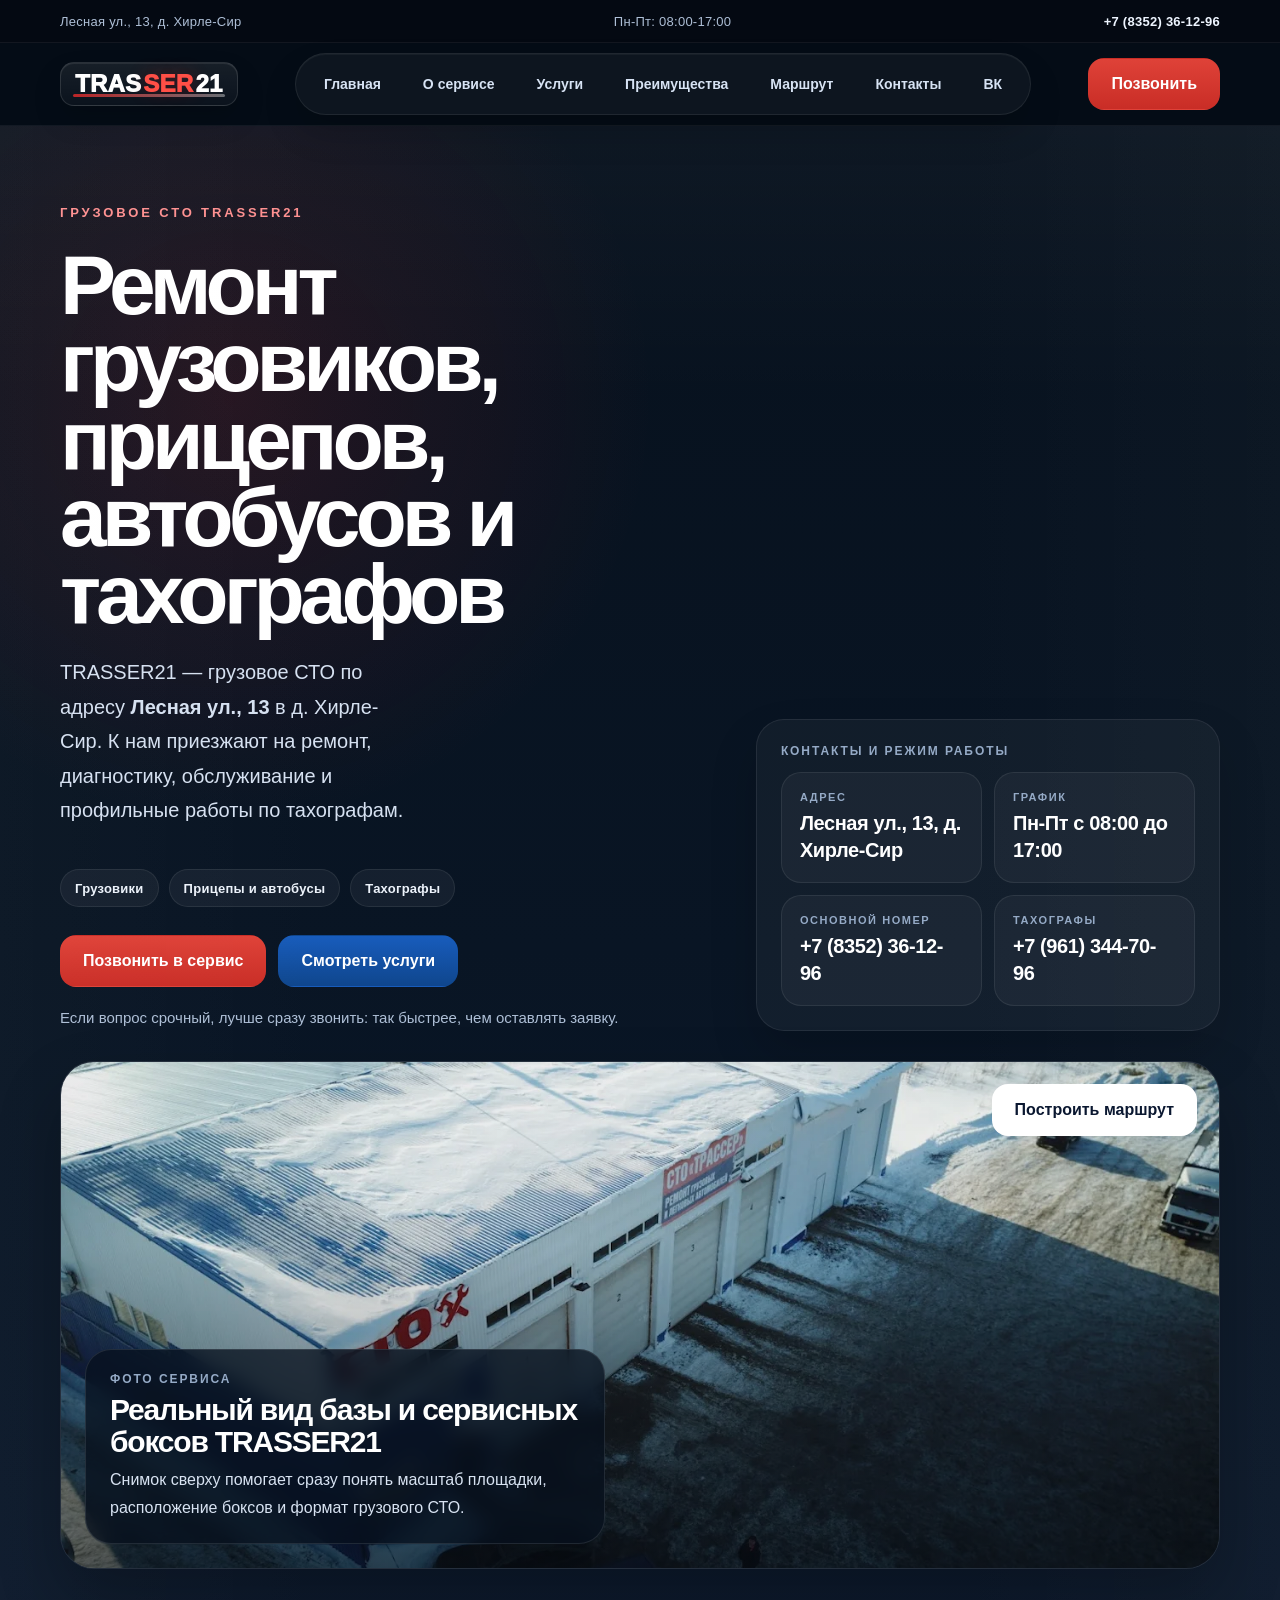
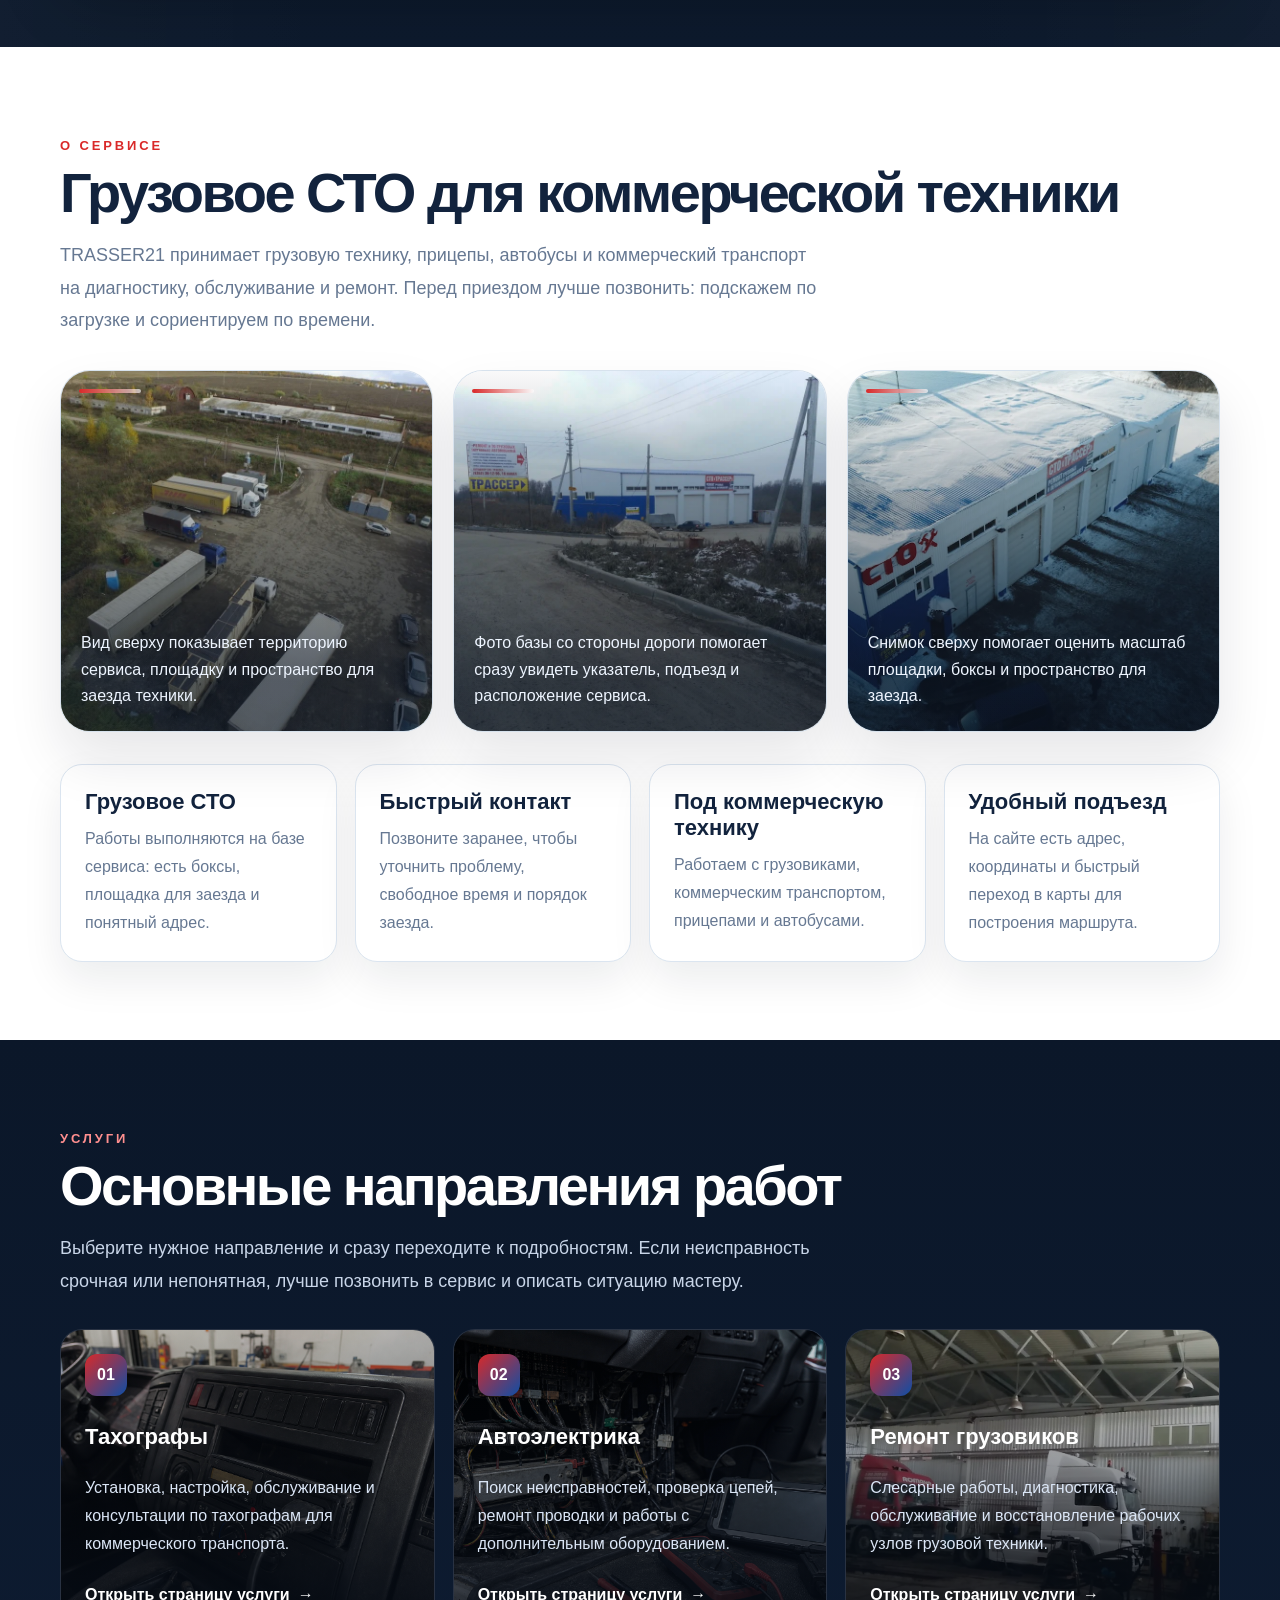
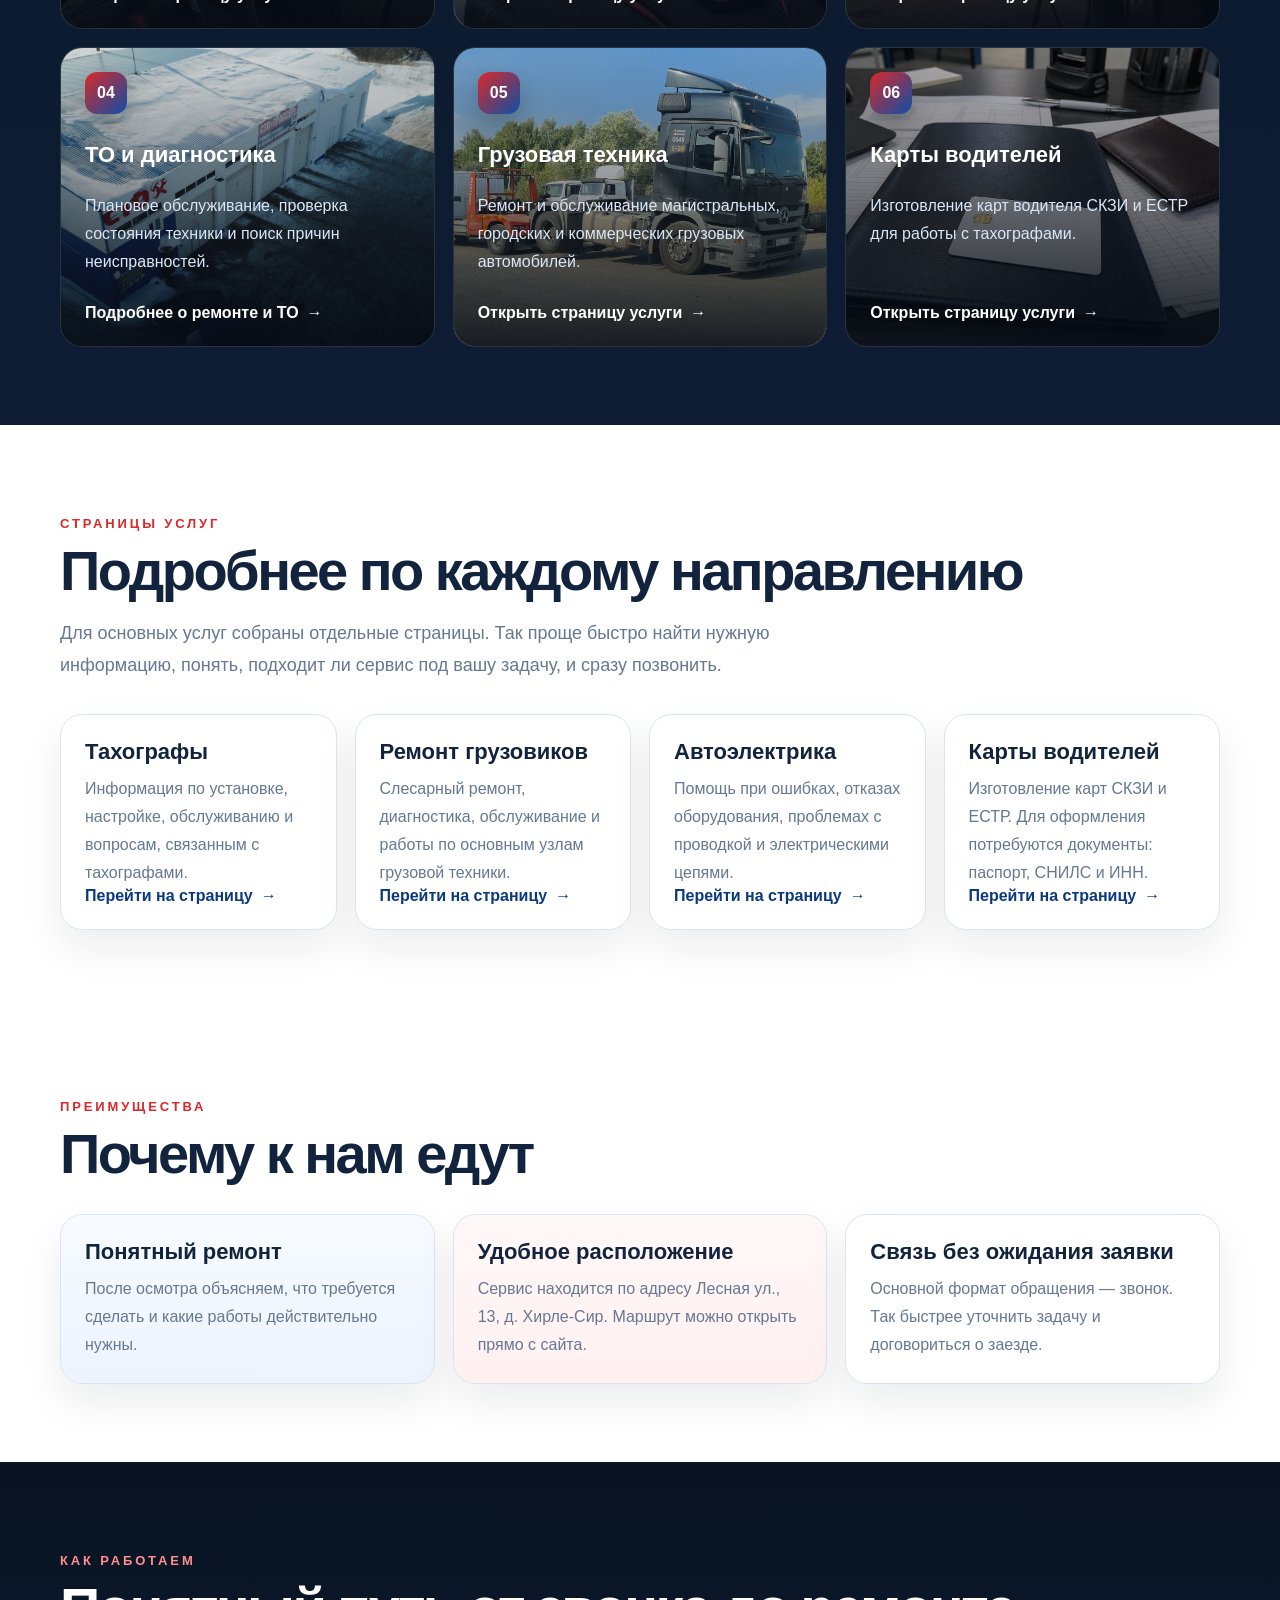
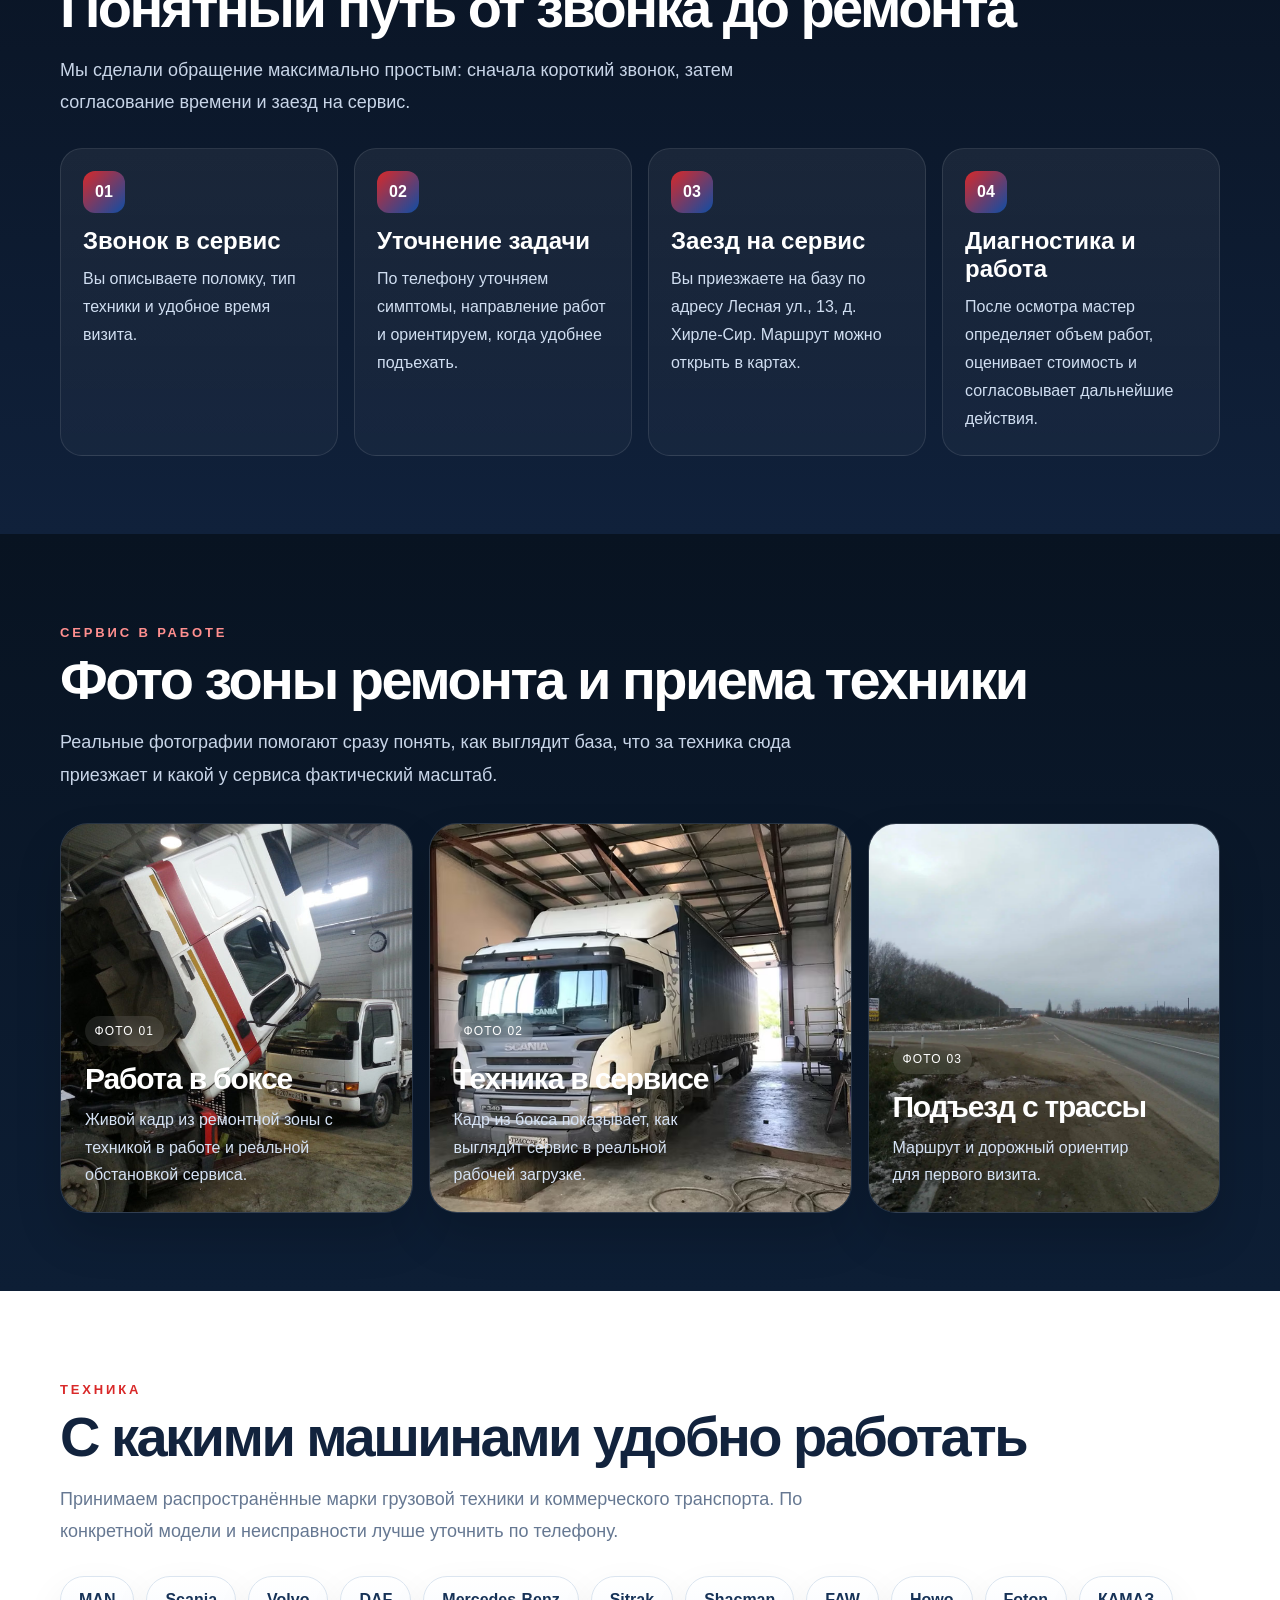
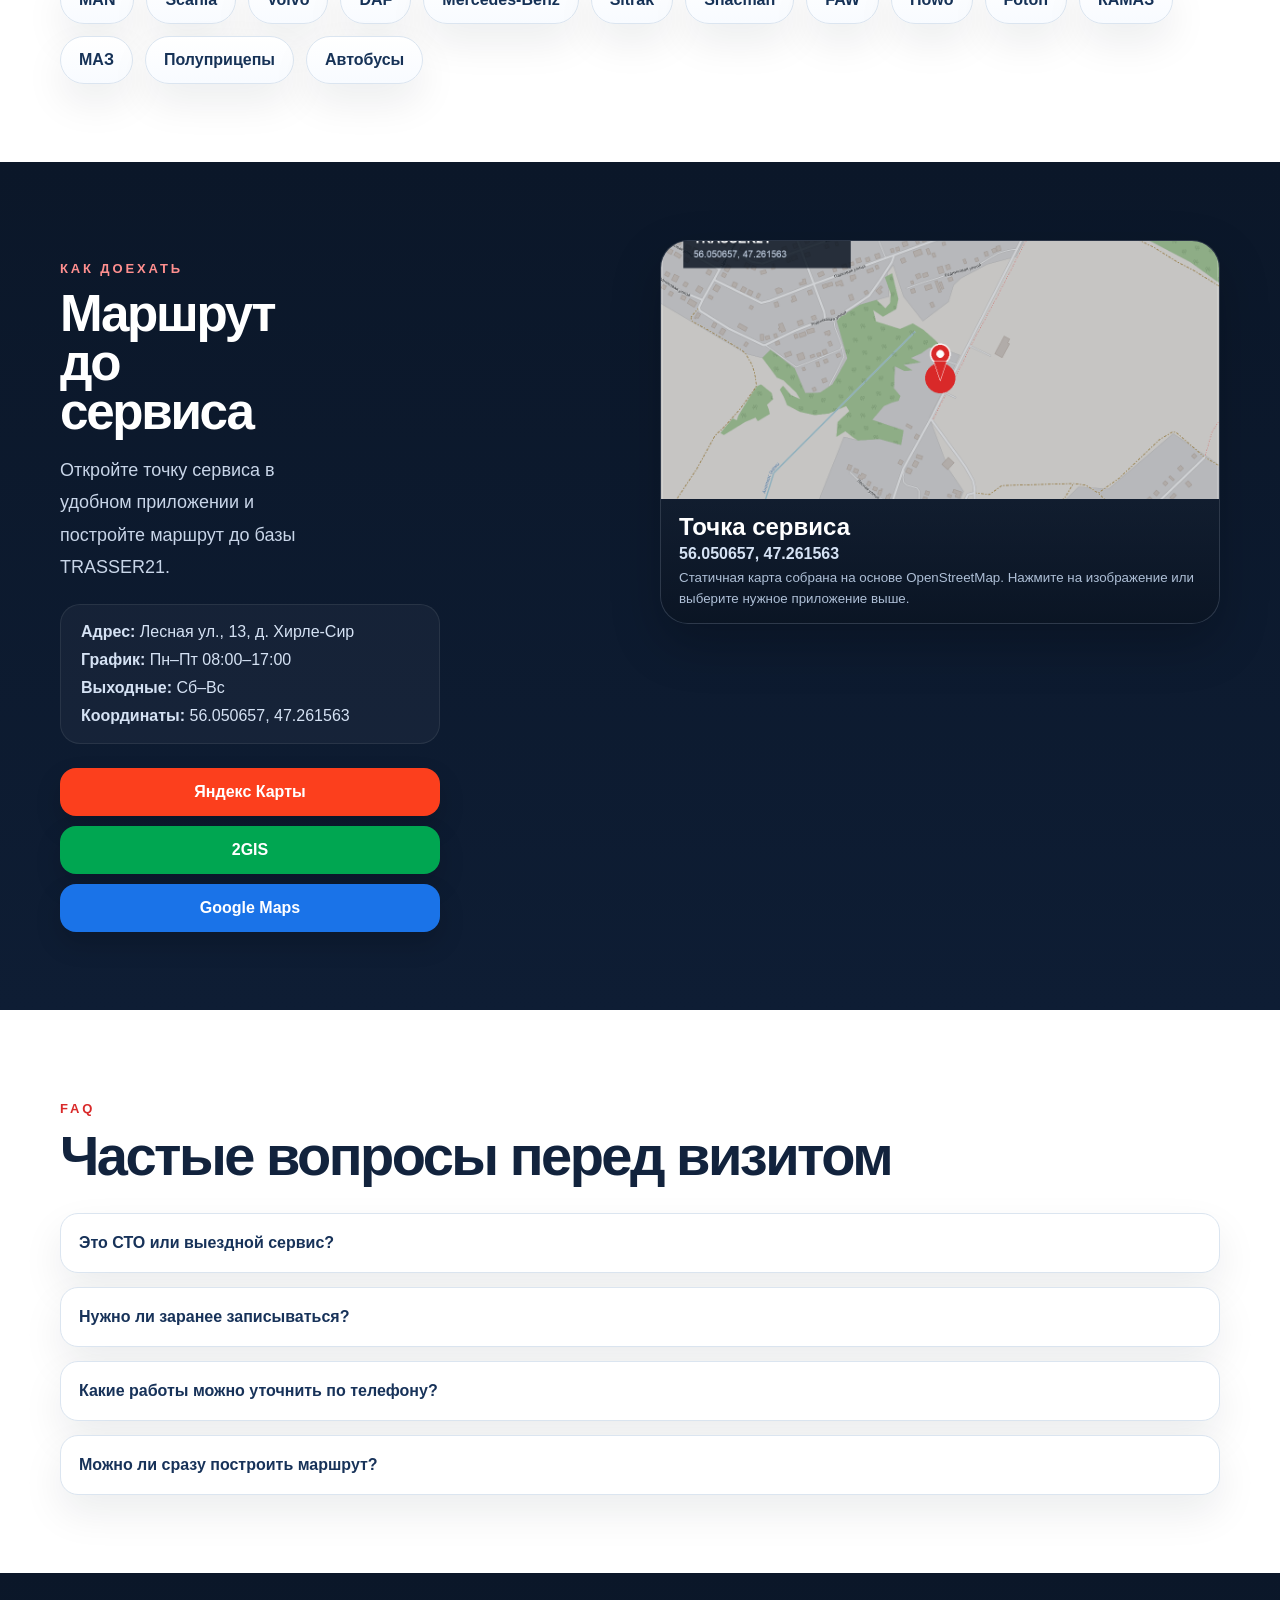
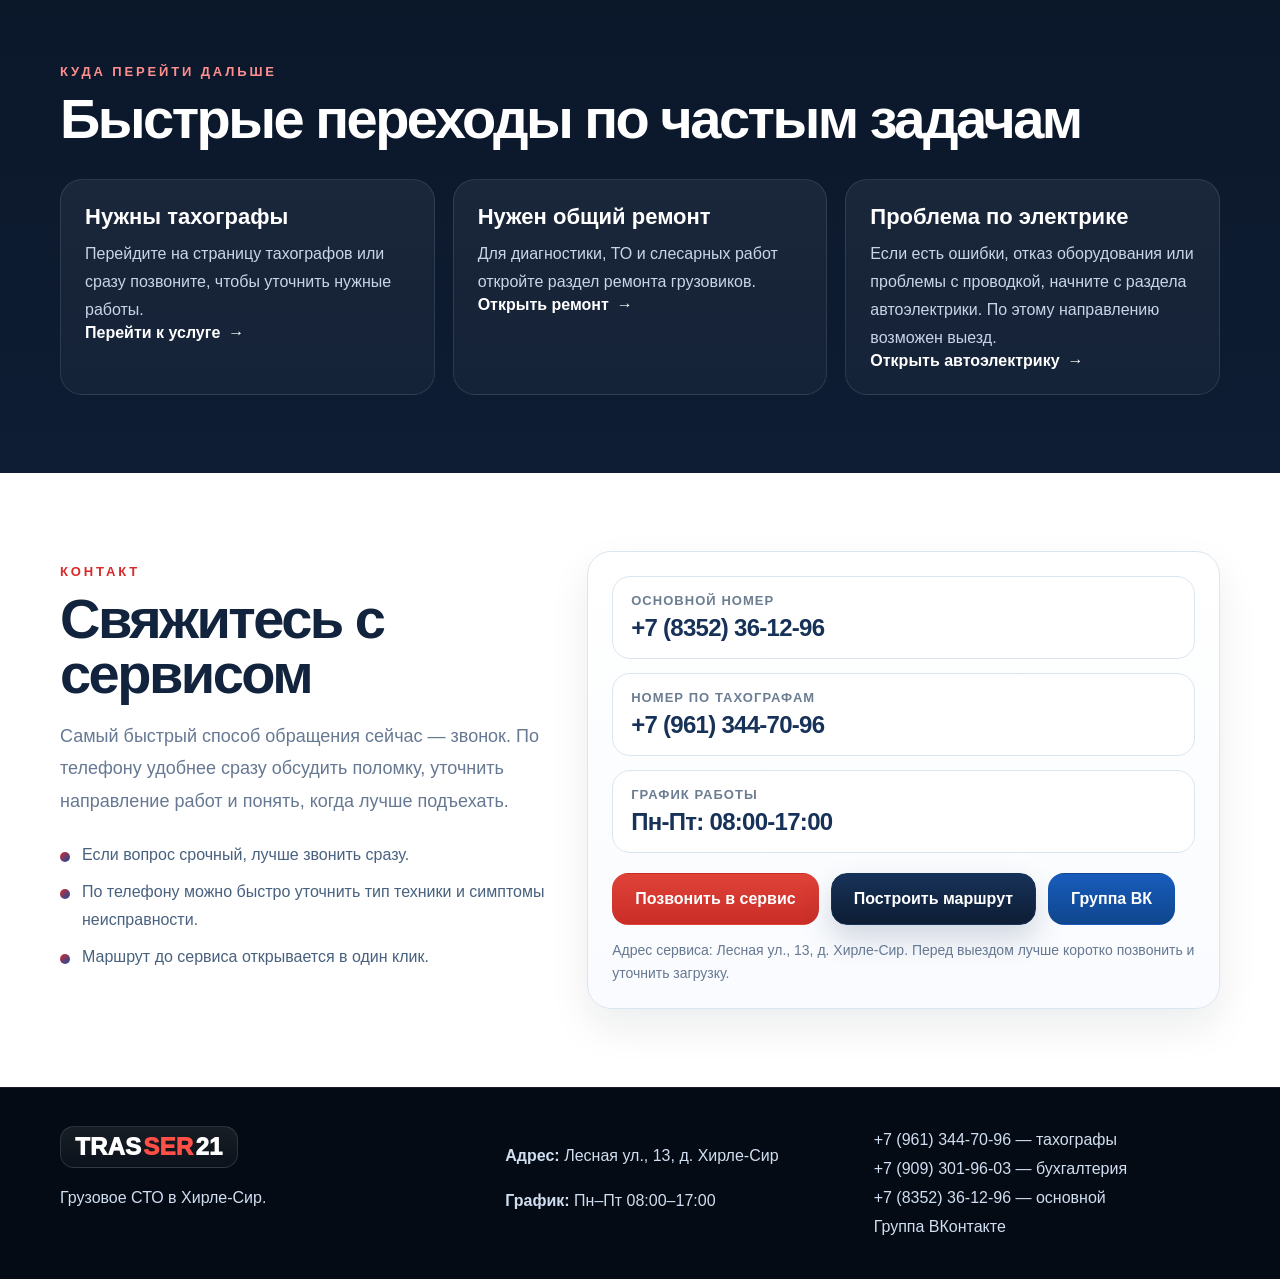
==== index.html @ 9d3da3c4 "Show VK link in navigation" ====
<!doctype html>
<html lang="ru">
<head>
  <meta charset="UTF-8" />
  <meta name="viewport" content="width=device-width, initial-scale=1.0" />
  <title>TRASSER21 — грузовое СТО в Хирле-Сир</title>
  <meta name="description" content="Грузовое СТО TRASSER21: ремонт грузовиков, прицепов, автобусов, тахографы и карты водителей по адресу Лесная ул., 13, д. Хирле-Сир." />
  <meta name="format-detection" content="telephone=yes" />
  <meta property="og:title" content="TRASSER21 — грузовое СТО в Хирле-Сир" />
  <meta property="og:description" content="Грузовое СТО: ремонт, диагностика, обслуживание, тахографы, карты водителей и автоэлектрика." />
  <meta property="og:type" content="website" />
  <meta property="og:locale" content="ru_RU" />
  <meta property="og:url" content="https://trasser21.ru/" />
  <meta name="theme-color" content="#07111e" />
  <link rel="stylesheet" href="styles.css" />
  <script type="application/ld+json">
    {
      "@context": "https://schema.org",
      "@type": "AutoRepair",
      "name": "TRASSER21",
      "description": "Грузовое СТО. Ремонт грузовиков, прицепов и автобусов, тахографы и автоэлектрика.",
      "telephone": ["+78352361296", "+79613447096", "+79093019603"],
      "address": {
        "@type": "PostalAddress",
        "streetAddress": "Лесная ул., 13",
        "addressLocality": "д. Хирле-Сир",
        "addressCountry": "RU"
      },
      "openingHours": "Mo-Fr 08:00-17:00",
      "areaServed": "Чувашская Республика",
      "url": "https://trasser21.ru/"
    }
  </script>
</head>
<body>
  <div class="topbar">
    <div class="container topbar__inner">
      <span>Лесная ул., 13, д. Хирле-Сир</span>
      <span>Пн-Пт: 08:00-17:00</span>
      <a href="tel:+78352361296">+7 (8352) 36-12-96</a>
    </div>
  </div>

  <header class="header">
    <div class="container header__inner">
      <a class="logo" href="#top">TRAS<span>SER</span>21</a>
      <nav class="nav" id="nav">
        <a href="index.html">Главная</a>
        <a href="#about">О сервисе</a>
        <a href="#services">Услуги</a>
        <a href="#advantages">Преимущества</a>
        <a href="#route">Маршрут</a>
        <a href="#contacts">Контакты</a>
        <a target="_blank" rel="noopener" href="https://vk.com/trasser21">ВК</a>
      </nav>
      <a class="btn btn--red header__cta" href="tel:+78352361296">Позвонить</a>
      <button class="burger" id="burger" aria-label="Открыть меню">☰</button>
    </div>
  </header>

  <main id="top">
    <section class="hero">
      <div class="container hero__layout">
        <div class="hero__lead">
          <div class="hero__content">
            <p class="eyebrow">Грузовое СТО TRASSER21</p>
            <h1>Ремонт грузовиков, прицепов, автобусов и тахографов</h1>
            <p class="hero__text">
              TRASSER21 — грузовое СТО по адресу <strong>Лесная ул., 13</strong> в д. Хирле-Сир.
              К нам приезжают на ремонт, диагностику, обслуживание и профильные работы по тахографам.
            </p>
            <div class="hero__badges" aria-label="Быстрые ориентиры">
              <span>Грузовики</span>
              <span>Прицепы и автобусы</span>
              <span>Тахографы</span>
            </div>
            <div class="hero__actions">
              <a class="btn btn--red" href="tel:+78352361296">Позвонить в сервис</a>
              <a class="btn btn--blue" href="#services">Смотреть услуги</a>
            </div>
            <p class="hero__footnote">Если вопрос срочный, лучше сразу звонить: так быстрее, чем оставлять заявку.</p>
          </div>

          <aside class="hero__summary">
            <p class="hero__summary-label">Контакты и режим работы</p>
            <div class="hero__summary-grid">
              <article>
                <small>Адрес</small>
                <strong>Лесная ул., 13, д. Хирле-Сир</strong>
              </article>
              <article>
                <small>График</small>
                <strong>Пн-Пт с 08:00 до 17:00</strong>
              </article>
              <article>
                <small>Основной номер</small>
                <strong>+7 (8352) 36-12-96</strong>
              </article>
              <article>
                <small>Тахографы</small>
                <strong>+7 (961) 344-70-96</strong>
              </article>
            </div>
          </aside>
        </div>

        <figure
          class="hero__showcase"
          data-lightbox
          data-lightbox-src="assets/service-exterior-aerial-new.webp"
          data-lightbox-caption="Реальный вид базы и сервисных боксов TRASSER21"
          role="button"
          tabindex="0"
          aria-label="Открыть фото базы"
        >
          <img src="assets/service-exterior-aerial-new.webp" alt="Вид сверху на территорию и боксы сервиса TRASSER21" />
          <div class="hero__showcase-actions">
            <a class="btn btn--light" target="_blank" rel="noopener" href="https://yandex.ru/maps/?text=Лесная%20ул.%2C%2013%2C%20д.%20Хирле-Сир">Построить маршрут</a>
          </div>
          <figcaption class="hero__showcase-caption">
            <small>Фото сервиса</small>
            <strong>Реальный вид базы и сервисных боксов TRASSER21</strong>
            <span>Снимок сверху помогает сразу понять масштаб площадки, расположение боксов и формат грузового СТО.</span>
          </figcaption>
        </figure>
      </div>
    </section>

    <section class="section section--light" id="about">
      <div class="container">
        <p class="eyebrow eyebrow--red">О сервисе</p>
        <h2>Грузовое СТО для коммерческой техники</h2>
        <p class="section__lead">TRASSER21 принимает грузовую технику, прицепы, автобусы и коммерческий транспорт на диагностику, обслуживание и ремонт. Перед приездом лучше позвонить: подскажем по загрузке и сориентируем по времени.</p>
        <div class="service-photos">
          <figure
            class="service-photos__item"
            data-lightbox
            data-lightbox-src="assets/service-aerial.webp"
            data-lightbox-caption="TRASSER21 с видом сверху"
            role="button"
            tabindex="0"
            aria-label="Открыть фото сервиса сверху"
          >
            <img class="service-photos__image service-photos__image--aerial-classic" src="assets/service-aerial.webp" alt="TRASSER21 с видом сверху" />
            <figcaption>Вид сверху показывает территорию сервиса, площадку и пространство для заезда техники.</figcaption>
          </figure>
          <figure
            class="service-photos__item"
            data-lightbox
            data-lightbox-src="assets/service-base.webp"
            data-lightbox-caption="База TRASSER21 со стороны дороги"
            role="button"
            tabindex="0"
            aria-label="Открыть фото базы со стороны дороги"
          >
            <img class="service-photos__image service-photos__image--base-angle" src="assets/service-base.webp" alt="База TRASSER21 со стороны дороги" />
            <figcaption>Фото базы со стороны дороги помогает сразу увидеть указатель, подъезд и расположение сервиса.</figcaption>
          </figure>
          <figure
            class="service-photos__item"
            data-lightbox
            data-lightbox-src="assets/service-exterior-aerial-new.webp"
            data-lightbox-caption="Территория сервиса TRASSER21 сверху"
            role="button"
            tabindex="0"
            aria-label="Открыть фото территории сервиса сверху"
          >
            <img class="service-photos__image service-photos__image--aerial-new" src="assets/service-exterior-aerial-new.webp" alt="Территория сервиса TRASSER21 с новым видом сверху" />
            <figcaption>Снимок сверху помогает оценить масштаб площадки, боксы и пространство для заезда.</figcaption>
          </figure>
        </div>
        <div class="cards cards--4">
          <article class="card"><h3>Грузовое СТО</h3><p>Работы выполняются на базе сервиса: есть боксы, площадка для заезда и понятный адрес.</p></article>
          <article class="card"><h3>Быстрый контакт</h3><p>Позвоните заранее, чтобы уточнить проблему, свободное время и порядок заезда.</p></article>
          <article class="card"><h3>Под коммерческую технику</h3><p>Работаем с грузовиками, коммерческим транспортом, прицепами и автобусами.</p></article>
          <article class="card"><h3>Удобный подъезд</h3><p>На сайте есть адрес, координаты и быстрый переход в карты для построения маршрута.</p></article>
        </div>
      </div>
    </section>

    <section class="section section--dark" id="services">
      <div class="container">
        <p class="eyebrow">Услуги</p>
        <h2>Основные направления работ</h2>
        <p class="section__lead section__lead--dark">Выберите нужное направление и сразу переходите к подробностям. Если неисправность срочная или непонятная, лучше позвонить в сервис и описать ситуацию мастеру.</p>
        <div class="cards cards--3">
          <article class="card card--dark card--service card--service-photo card--service-tachographs">
            <span class="num">01</span>
            <h3>Тахографы</h3>
            <p>Установка, настройка, обслуживание и консультации по тахографам для коммерческого транспорта.</p>
            <a class="text-link" href="services/tachographs.html">Открыть страницу услуги</a>
          </article>
          <article class="card card--dark card--service card--service-photo card--service-autoelectric">
            <span class="num">02</span>
            <h3>Автоэлектрика</h3>
            <p>Поиск неисправностей, проверка цепей, ремонт проводки и работы с дополнительным оборудованием.</p>
            <a class="text-link" href="services/autoelectric.html">Открыть страницу услуги</a>
          </article>
          <article class="card card--dark card--service card--service-photo card--service-truck-repair">
            <span class="num">03</span>
            <h3>Ремонт грузовиков</h3>
            <p>Слесарные работы, диагностика, обслуживание и восстановление рабочих узлов грузовой техники.</p>
            <a class="text-link" href="services/truck-repair.html">Открыть страницу услуги</a>
          </article>
          <article class="card card--dark card--service card--service-photo card--service-maintenance">
            <span class="num">04</span>
            <h3>ТО и диагностика</h3>
            <p>Плановое обслуживание, проверка состояния техники и поиск причин неисправностей.</p>
            <a class="text-link" href="services/truck-repair.html">Подробнее о ремонте и ТО</a>
          </article>
          <article class="card card--dark card--service card--service-photo card--service-trucks">
            <span class="num">05</span>
            <h3>Грузовая техника</h3>
            <p>Ремонт и обслуживание магистральных, городских и коммерческих грузовых автомобилей.</p>
            <a class="text-link" href="services/truck-repair.html">Открыть страницу услуги</a>
          </article>
          <article class="card card--dark card--service card--service-photo card--service-driver-cards">
            <span class="num">06</span>
            <h3>Карты водителей</h3>
            <p>Изготовление карт водителя СКЗИ и ЕСТР для работы с тахографами.</p>
            <a class="text-link" href="services/driver-cards.html">Открыть страницу услуги</a>
          </article>
        </div>
      </div>
    </section>

    <section class="section section--light" id="service-pages">
      <div class="container">
        <p class="eyebrow eyebrow--red">Страницы услуг</p>
        <h2>Подробнее по каждому направлению</h2>
        <p class="section__lead">Для основных услуг собраны отдельные страницы. Так проще быстро найти нужную информацию, понять, подходит ли сервис под вашу задачу, и сразу позвонить.</p>
        <div class="cards cards--4">
          <article class="card">
            <h3>Тахографы</h3>
            <p>Информация по установке, настройке, обслуживанию и вопросам, связанным с тахографами.</p>
            <a class="text-link" href="services/tachographs.html">Перейти на страницу</a>
          </article>
          <article class="card">
            <h3>Ремонт грузовиков</h3>
            <p>Слесарный ремонт, диагностика, обслуживание и работы по основным узлам грузовой техники.</p>
            <a class="text-link" href="services/truck-repair.html">Перейти на страницу</a>
          </article>
          <article class="card">
            <h3>Автоэлектрика</h3>
            <p>Помощь при ошибках, отказах оборудования, проблемах с проводкой и электрическими цепями.</p>
            <a class="text-link" href="services/autoelectric.html">Перейти на страницу</a>
          </article>
          <article class="card">
            <h3>Карты водителей</h3>
            <p>Изготовление карт СКЗИ и ЕСТР. Для оформления потребуются документы: паспорт, СНИЛС и ИНН.</p>
            <a class="text-link" href="services/driver-cards.html">Перейти на страницу</a>
          </article>
        </div>
      </div>
    </section>

    <section class="section section--light" id="advantages">
      <div class="container">
        <p class="eyebrow eyebrow--red">Преимущества</p>
        <h2>Почему к нам едут</h2>
        <div class="cards cards--3">
          <article class="card card--accent-blue"><h3>Понятный ремонт</h3><p>После осмотра объясняем, что требуется сделать и какие работы действительно нужны.</p></article>
          <article class="card card--accent-red"><h3>Удобное расположение</h3><p>Сервис находится по адресу Лесная ул., 13, д. Хирле-Сир. Маршрут можно открыть прямо с сайта.</p></article>
          <article class="card"><h3>Связь без ожидания заявки</h3><p>Основной формат обращения — звонок. Так быстрее уточнить задачу и договориться о заезде.</p></article>
        </div>
      </div>
    </section>

    <section class="section section--process">
      <div class="container">
        <p class="eyebrow">Как работаем</p>
        <h2>Понятный путь от звонка до ремонта</h2>
        <p class="section__lead section__lead--dark">Мы сделали обращение максимально простым: сначала короткий звонок, затем согласование времени и заезд на сервис.</p>
        <div class="process-grid">
          <article class="process-card">
            <span class="num">01</span>
            <h3>Звонок в сервис</h3>
            <p>Вы описываете поломку, тип техники и удобное время визита.</p>
          </article>
          <article class="process-card">
            <span class="num">02</span>
            <h3>Уточнение задачи</h3>
            <p>По телефону уточняем симптомы, направление работ и ориентируем, когда удобнее подъехать.</p>
          </article>
          <article class="process-card">
            <span class="num">03</span>
            <h3>Заезд на сервис</h3>
            <p>Вы приезжаете на базу по адресу Лесная ул., 13, д. Хирле-Сир. Маршрут можно открыть в картах.</p>
          </article>
          <article class="process-card">
            <span class="num">04</span>
            <h3>Диагностика и работа</h3>
            <p>После осмотра мастер определяет объем работ, оценивает стоимость и согласовывает дальнейшие действия.</p>
          </article>
        </div>
      </div>
    </section>

    <section class="section section--photo" id="gallery">
      <div class="container">
        <p class="eyebrow">Сервис в работе</p>
        <h2>Фото зоны ремонта и приема техники</h2>
        <p class="section__lead section__lead--dark">Реальные фотографии помогают сразу понять, как выглядит база, что за техника сюда приезжает и какой у сервиса фактический масштаб.</p>
        <div class="gallery">
          <article
            class="gallery__card gallery__card--photo"
            data-lightbox
            data-lightbox-src="assets/service-bay-engine.jpg"
            data-lightbox-caption="Ремонтный бокс TRASSER21 с техникой в работе"
            role="button"
            tabindex="0"
            aria-label="Открыть фото ремонтного бокса"
          >
            <img class="gallery__image gallery__image--interior" src="assets/service-bay-engine.jpg" alt="Грузовая техника в ремонтном боксе TRASSER21 во время обслуживания" />
            <div class="gallery__content">
              <span>Фото 01</span>
              <strong>Работа в боксе</strong>
              <p>Живой кадр из ремонтной зоны с техникой в работе и реальной обстановкой сервиса.</p>
            </div>
          </article>
          <article
            class="gallery__card gallery__card--wide gallery__card--photo"
            data-lightbox
            data-lightbox-src="assets/service-bay-scania.png"
            data-lightbox-caption="Грузовик Scania в рабочем боксе TRASSER21"
            role="button"
            tabindex="0"
            aria-label="Открыть фото грузовика в рабочем боксе"
          >
            <img class="gallery__image gallery__image--truck-bay" src="assets/service-bay-scania.png" alt="Грузовик Scania в рабочем боксе TRASSER21" />
            <div class="gallery__content">
              <span>Фото 02</span>
              <strong>Техника в сервисе</strong>
              <p>Кадр из бокса показывает, как выглядит сервис в реальной рабочей загрузке.</p>
            </div>
          </article>
          <article
            class="gallery__card gallery__card--photo"
            data-lightbox
            data-lightbox-src="assets/service-road.webp"
            data-lightbox-caption="Подъезд к сервису TRASSER21 со стороны трассы"
            role="button"
            tabindex="0"
            aria-label="Открыть фото подъезда к сервису"
          >
            <img class="gallery__image gallery__image--road" src="assets/service-road.webp" alt="Подъезд к сервису TRASSER21 со стороны трассы" />
            <div class="gallery__content">
              <span>Фото 03</span>
              <strong>Подъезд с трассы</strong>
              <p>Маршрут и дорожный ориентир для первого визита.</p>
            </div>
          </article>
        </div>
      </div>
    </section>

    <section class="section section--light" id="brands">
      <div class="container">
        <p class="eyebrow eyebrow--red">Техника</p>
        <h2>С какими машинами удобно работать</h2>
        <p class="section__lead">Принимаем распространённые марки грузовой техники и коммерческого транспорта. По конкретной модели и неисправности лучше уточнить по телефону.</p>
        <div class="brand-list" aria-label="Примеры техники">
          <span>MAN</span>
          <span>Scania</span>
          <span>Volvo</span>
          <span>DAF</span>
          <span>Mercedes-Benz</span>
          <span>Sitrak</span>
          <span>Shacman</span>
          <span>FAW</span>
          <span>Howo</span>
          <span>Foton</span>
          <span>КАМАЗ</span>
          <span>МАЗ</span>
          <span>Полуприцепы</span>
          <span>Автобусы</span>
        </div>
      </div>
    </section>

    <section class="section section--dark" id="route">
      <div class="container route">
        <div class="route__content">
          <p class="eyebrow">Как доехать</p>
          <h2>Маршрут до сервиса</h2>
          <p class="section__lead section__lead--dark">Откройте точку сервиса в удобном приложении и постройте маршрут до базы TRASSER21.</p>
          <div class="route__info">
            <p><strong>Адрес:</strong> Лесная ул., 13, д. Хирле-Сир</p>
            <p><strong>График:</strong> Пн–Пт 08:00–17:00</p>
            <p><strong>Выходные:</strong> Сб–Вс</p>
            <p><strong>Координаты:</strong> 56.050657, 47.261563</p>
          </div>
          <div class="map-links" aria-label="Переход в картографические приложения">
            <a class="map-link-chip map-link-chip--yandex" target="_blank" rel="noopener" href="https://yandex.ru/maps/?pt=47.261563,56.050657&z=17&l=map">Яндекс Карты</a>
            <a class="map-link-chip map-link-chip--2gis" target="_blank" rel="noopener" href="https://2gis.ru/geo/47.26144%2C56.050625?m=47.26144%2C56.050625%2F17">2GIS</a>
            <a class="map-link-chip map-link-chip--google" target="_blank" rel="noopener" href="https://www.google.com/maps/search/?api=1&query=56.050657,47.261563">Google Maps</a>
          </div>
        </div>
        <figure class="route-map-card">
          <a class="route-map-card__link" target="_blank" rel="noopener" href="https://yandex.ru/maps/?pt=47.261563,56.050657&z=17&l=map">
            <img class="route-map-card__image" src="assets/service-location-map.png" alt="Статичная карта с точкой сервиса TRASSER21 по координатам 56.050657, 47.261563" />
          </a>
          <figcaption class="route-map-card__caption">
            <strong>Точка сервиса</strong>
            <span>56.050657, 47.261563</span>
            <small>Статичная карта собрана на основе OpenStreetMap. Нажмите на изображение или выберите нужное приложение выше.</small>
          </figcaption>
        </figure>
      </div>
    </section>

    <section class="section section--light" id="faq">
      <div class="container">
        <p class="eyebrow eyebrow--red">FAQ</p>
        <h2>Частые вопросы перед визитом</h2>
        <div class="faq">
          <details class="faq__item">
            <summary>Это СТО или выездной сервис?</summary>
            <p>Основные работы выполняются на базе СТО по адресу Лесная ул., 13, д. Хирле-Сир. Также возможна выездная диагностика и ремонт электрооборудования.</p>
          </details>
          <details class="faq__item">
            <summary>Нужно ли заранее записываться?</summary>
            <p>Лучше позвонить заранее, чтобы уточнить загрузку сервиса и удобное время приема техники.</p>
          </details>
          <details class="faq__item">
            <summary>Какие работы можно уточнить по телефону?</summary>
            <p>По телефону удобно обсудить симптомы неисправности, тип техники, желаемое время визита и первичный объем работ.</p>
          </details>
          <details class="faq__item">
            <summary>Можно ли сразу построить маршрут?</summary>
            <p>Да, на странице есть отдельные кнопки для открытия точки в Яндекс Картах, 2GIS и Google Maps.</p>
          </details>
        </div>
      </div>
    </section>

    <section class="section section--dark">
      <div class="container">
        <p class="eyebrow">Куда перейти дальше</p>
        <h2>Быстрые переходы по частым задачам</h2>
        <div class="cards cards--3">
          <article class="card card--dark"><h3>Нужны тахографы</h3><p>Перейдите на страницу тахографов или сразу позвоните, чтобы уточнить нужные работы.</p><a class="text-link" href="services/tachographs.html">Перейти к услуге</a></article>
          <article class="card card--dark"><h3>Нужен общий ремонт</h3><p>Для диагностики, ТО и слесарных работ откройте раздел ремонта грузовиков.</p><a class="text-link" href="services/truck-repair.html">Открыть ремонт</a></article>
          <article class="card card--dark"><h3>Проблема по электрике</h3><p>Если есть ошибки, отказ оборудования или проблемы с проводкой, начните с раздела автоэлектрики. По этому направлению возможен выезд.</p><a class="text-link" href="services/autoelectric.html">Открыть автоэлектрику</a></article>
        </div>
      </div>
    </section>

    <section class="section section--light" id="request">
      <div class="container request">
        <div>
          <p class="eyebrow eyebrow--red">Контакт</p>
          <h2>Свяжитесь с сервисом</h2>
          <p class="section__lead">Самый быстрый способ обращения сейчас — звонок. По телефону удобнее сразу обсудить поломку, уточнить направление работ и понять, когда лучше подъехать.</p>
          <ul class="request__notes">
            <li>Если вопрос срочный, лучше звонить сразу.</li>
            <li>По телефону можно быстро уточнить тип техники и симптомы неисправности.</li>
            <li>Маршрут до сервиса открывается в один клик.</li>
          </ul>
        </div>
        <div class="contact-panel">
          <div class="contact-panel__item">
            <span>Основной номер</span>
            <a href="tel:+78352361296">+7 (8352) 36-12-96</a>
          </div>
          <div class="contact-panel__item">
            <span>Номер по тахографам</span>
            <a href="tel:+79613447096">+7 (961) 344-70-96</a>
          </div>
          <div class="contact-panel__item">
            <span>График работы</span>
            <strong>Пн-Пт: 08:00-17:00</strong>
          </div>
          <div class="contact-panel__actions">
            <a class="btn btn--red" href="tel:+78352361296">Позвонить в сервис</a>
            <a class="btn btn--light" target="_blank" rel="noopener" href="https://yandex.ru/maps/?text=Лесная%20ул.%2C%2013%2C%20д.%20Хирле-Сир">Построить маршрут</a>
            <a class="btn btn--vk" target="_blank" rel="noopener" href="https://vk.com/trasser21">Группа ВК</a>
          </div>
          <p class="form__hint">Адрес сервиса: Лесная ул., 13, д. Хирле-Сир. Перед выездом лучше коротко позвонить и уточнить загрузку.</p>
        </div>
      </div>
    </section>
  </main>

  <footer class="footer" id="contacts">
    <div class="container footer__grid">
      <div><strong class="footer__brand">TRAS<span>SER</span>21</strong><p>Грузовое СТО в Хирле-Сир.</p></div>
      <div><p><strong>Адрес:</strong> Лесная ул., 13, д. Хирле-Сир</p><p><strong>График:</strong> Пн–Пт 08:00–17:00</p></div>
      <div><a href="tel:+79613447096">+7 (961) 344-70-96 — тахографы</a><a href="tel:+79093019603">+7 (909) 301-96-03 — бухгалтерия</a><a href="tel:+78352361296">+7 (8352) 36-12-96 — основной</a><a target="_blank" rel="noopener" href="https://vk.com/trasser21">Группа ВКонтакте</a></div>
    </div>
  </footer>

  <div class="lightbox" id="lightbox" hidden>
    <div class="lightbox__dialog" role="dialog" aria-modal="true" aria-label="Просмотр фото">
      <button class="lightbox__close" type="button" data-lightbox-close aria-label="Закрыть фото">Закрыть</button>
      <img class="lightbox__image" id="lightbox-image" alt="" />
      <p class="lightbox__caption" id="lightbox-caption"></p>
    </div>
  </div>

  <a class="mobile-call" href="tel:+78352361296">Позвонить</a>
  <script src="script.js"></script>
</body>
</html>
---- styles.css ----
*{box-sizing:border-box}
:root{--dark:#07111e;--dark2:#0d1a2e;--blue:#0e4ea6;--red:#d92929;--white:#fff;--muted:#c7d4e8;--text:#12233d;--line:#dbe5f0;--soft:#f4f7fb;--shadow:0 18px 40px rgba(15,23,42,.08);--shadow-lg:0 28px 60px rgba(3,10,20,.26);--radius-lg:26px;--radius-md:20px}
html{scroll-behavior:smooth;scroll-padding-top:92px}
body{margin:0;font-family:"Segoe UI",Arial,system-ui,sans-serif;background:var(--dark);color:var(--white)}
body.is-locked{overflow:hidden}
a{text-decoration:none;color:inherit}
.container{width:min(1160px,calc(100% - 40px));margin:0 auto}
.topbar{background:#040912;border-bottom:1px solid rgba(255,255,255,.06);font-size:13px;letter-spacing:.02em}.topbar__inner{min-height:42px;display:flex;gap:16px;justify-content:space-between;align-items:center;flex-wrap:wrap;color:#aebfd6}.topbar a{color:#eef5ff;font-weight:700}
.header{position:sticky;top:0;z-index:10;background:rgba(5,12,21,.78);backdrop-filter:blur(18px);border-bottom:1px solid rgba(255,255,255,.06)}.header__inner{min-height:82px;display:flex;align-items:center;justify-content:space-between;gap:18px}
.logo{position:relative;display:inline-flex;align-items:center;gap:0;min-height:44px;padding:0 14px;border-radius:14px;background:linear-gradient(180deg,rgba(255,255,255,.08),rgba(255,255,255,.03));border:1px solid rgba(255,255,255,.12);box-shadow:inset 0 1px 0 rgba(255,255,255,.08),0 14px 28px rgba(0,0,0,.16);font-size:24px;font-weight:950;letter-spacing:.01em;line-height:1;color:#fff;text-transform:uppercase;transition:transform .2s ease,border-color .2s ease,background .2s ease}
.logo::before{content:"";position:absolute;left:12px;right:12px;bottom:8px;height:3px;border-radius:999px;background:linear-gradient(90deg,rgba(217,41,41,.95),rgba(255,255,255,.42));opacity:.9}
.logo:hover{transform:translateY(-1px);border-color:rgba(255,255,255,.2);background:linear-gradient(180deg,rgba(255,255,255,.12),rgba(255,255,255,.04))}
.logo span{display:inline-flex;margin:0 2px;color:#ff4f46;text-shadow:0 0 18px rgba(217,41,41,.32)}
.nav{display:flex;align-items:center;gap:6px;padding:8px 10px;border-radius:999px;background:rgba(255,255,255,.04);border:1px solid rgba(255,255,255,.08);box-shadow:inset 0 1px 0 rgba(255,255,255,.04),0 18px 34px rgba(0,0,0,.16)}
.nav a{position:relative;display:inline-flex;align-items:center;justify-content:center;min-height:44px;padding:0 18px;border-radius:999px;font-size:14px;font-weight:800;color:#d7e3f4;overflow:hidden;transition:color .22s ease,transform .22s ease,background .22s ease}
.nav a:hover{color:#fff;transform:translateY(-1px);background:rgba(255,255,255,.08)}
.nav a::after{content:"";position:absolute;left:16px;right:16px;bottom:8px;height:2px;border-radius:999px;background:linear-gradient(90deg,var(--red),#ff8e6d);transform:scaleX(0);transform-origin:center;transition:transform .22s ease}
.nav a:hover::after{transform:scaleX(1)}
.burger{display:none;background:transparent;color:#fff;border:1px solid rgba(255,255,255,.15);border-radius:12px;width:44px;height:44px;font-size:22px}
.btn{display:inline-flex;align-items:center;justify-content:center;min-height:52px;padding:0 22px;border-radius:16px;font-weight:800;border:1px solid transparent;transition:transform .2s ease,box-shadow .2s ease,background .2s ease}.btn:hover{transform:translateY(-1px);box-shadow:0 14px 28px rgba(0,0,0,.18)}.btn--red{background:linear-gradient(180deg,#df4238,#c92d26);color:#fff}.btn--blue,.btn--vk{background:linear-gradient(180deg,#185cbc,#0f468d);color:#fff}.btn--light{background:#fff;color:#0a1730}
.hero{position:relative;overflow:hidden;background:
radial-gradient(circle at 18% 18%,rgba(217,41,41,.14),transparent 26%),
linear-gradient(180deg,#07111d 0%,#091524 54%,#0d1a2d 100%);
padding:56px 0 78px}
.hero::before{content:"";position:absolute;inset:0;background:
linear-gradient(90deg,rgba(255,255,255,.02),transparent 26%,transparent 74%,rgba(255,255,255,.02)),
linear-gradient(180deg,rgba(255,255,255,.03),transparent 18%);
pointer-events:none}
.hero__layout{display:grid;gap:30px}
.hero__lead{display:grid;grid-template-columns:minmax(0,1.18fr) minmax(320px,.82fr);gap:28px;align-items:end}
.eyebrow{color:#ff8f8f;font-size:13px;letter-spacing:.22em;text-transform:uppercase;font-weight:900}.eyebrow--red{color:var(--red)}h1{font-size:clamp(48px,7vw,84px);line-height:.92;letter-spacing:-.06em;margin:14px 0 0;max-width:11ch}h2{font-size:clamp(34px,5vw,56px);line-height:.98;letter-spacing:-.045em;margin:10px 0 0}
.hero__content{display:flex;flex-direction:column;justify-content:center;padding:10px 0 0}
.hero__text,.section__lead{font-size:18px;line-height:1.8;color:var(--muted);max-width:760px}
.hero__text{max-width:32ch;font-size:20px;line-height:1.72;margin-top:22px;color:#d6e1f1}
.hero__badges{display:flex;flex-wrap:wrap;gap:10px;margin-top:22px}
.hero__badges span{display:inline-flex;align-items:center;min-height:38px;padding:0 14px;border-radius:999px;background:rgba(255,255,255,.05);border:1px solid rgba(255,255,255,.08);color:#edf3fb;font-size:13px;font-weight:800;letter-spacing:.02em}
.hero__actions{display:flex;gap:12px;flex-wrap:wrap;margin-top:28px}
.hero__footnote{margin:18px 0 0;color:#aebfd6;font-size:15px;line-height:1.7}
.hero__summary{padding:24px;border-radius:28px;background:rgba(255,255,255,.04);border:1px solid rgba(255,255,255,.08);box-shadow:0 24px 48px rgba(0,0,0,.16)}
.hero__summary-label{margin:0 0 14px;color:#95aac6;text-transform:uppercase;font-size:12px;font-weight:900;letter-spacing:.16em}
.hero__summary-grid{display:grid;grid-template-columns:1fr 1fr;gap:12px}
.hero__summary-grid article{display:grid;gap:7px;padding:18px;border-radius:20px;background:rgba(255,255,255,.04);border:1px solid rgba(255,255,255,.08)}
.hero__summary-grid small{color:#95aac6;text-transform:uppercase;font-size:11px;font-weight:900;letter-spacing:.14em}
.hero__summary-grid strong{color:#fff;font-size:20px;line-height:1.35;letter-spacing:-.02em}
.hero__showcase{position:relative;margin:0;border-radius:34px;overflow:hidden;border:1px solid rgba(255,255,255,.1);background:#0c1727;box-shadow:0 30px 64px rgba(0,0,0,.24)}
.hero__showcase img{display:block;width:100%;aspect-ratio:16 / 7;object-fit:cover;object-position:center 44%}
.hero__showcase::after{content:"";position:absolute;inset:0;background:linear-gradient(180deg,rgba(5,11,18,.08) 0%,rgba(5,11,18,.08) 36%,rgba(5,11,18,.64) 100%);pointer-events:none}
.hero__showcase-actions{position:absolute;top:22px;right:22px;z-index:1}
.hero__showcase-caption{position:absolute;left:24px;bottom:24px;z-index:1;display:grid;gap:8px;max-width:520px;padding:22px 24px;border-radius:26px;background:rgba(7,17,29,.76);backdrop-filter:blur(10px);border:1px solid rgba(255,255,255,.1)}
.hero__showcase-caption small{color:#95aac6;text-transform:uppercase;font-size:12px;font-weight:900;letter-spacing:.16em}
.hero__showcase-caption strong{font-size:30px;letter-spacing:-.04em;color:#fff;line-height:1.08}
.hero__showcase-caption span{color:#d8e3f2;line-height:1.72}
.hero__showcase[data-lightbox],.service-photos__item[data-lightbox],.gallery__card[data-lightbox]{cursor:zoom-in}
.hero__showcase[data-lightbox]:focus-visible,.service-photos__item[data-lightbox]:focus-visible,.gallery__card[data-lightbox]:focus-visible{outline:2px solid rgba(255,255,255,.72);outline-offset:4px}
.section{padding:78px 0;scroll-margin-top:92px}.section--light{background:#fff;color:var(--text)}.section--dark{background:linear-gradient(180deg,#0b1729,#0e1d34)}.section--light .section__lead{color:#667892}.section__lead--dark{color:#c8d5e8}.cards{display:grid;gap:18px;margin-top:32px}.cards--4{grid-template-columns:repeat(4,1fr)}.cards--3{grid-template-columns:repeat(3,1fr)}
.service-photos{display:grid;grid-template-columns:repeat(3,minmax(0,1fr));gap:20px;margin-top:34px}
.service-photos__item{position:relative;margin:0;border-radius:30px;overflow:hidden;background:#fff;border:1px solid rgba(211,223,236,.9);box-shadow:0 28px 54px rgba(15,23,42,.1);min-height:360px;isolation:isolate}
.service-photos__item::after{content:"";position:absolute;inset:0;background:linear-gradient(180deg,rgba(10,20,34,.02),rgba(10,20,34,.68) 86%)}
.service-photos__item::before{content:"";position:absolute;left:18px;top:18px;z-index:1;width:62px;height:4px;border-radius:999px;background:linear-gradient(90deg,var(--red),rgba(255,255,255,.65))}
.service-photos__image{display:block;width:100%;height:100%;min-height:360px;object-fit:cover;transform:scale(1.02)}
.service-photos__image--front{object-position:center 42%}
.service-photos__image--base-angle{object-position:center center}
.service-photos__image--aerial-classic{object-position:center 36%}
.service-photos__image--aerial-new{object-position:center 38%}
.service-photos__item figcaption{position:absolute;left:0;right:0;bottom:0;z-index:1;padding:22px 20px 22px;color:#eef5ff;line-height:1.65;background:linear-gradient(180deg,transparent,rgba(8,17,30,.06))}
.card{background:#fff;border:1px solid var(--line);border-radius:22px;padding:24px;box-shadow:var(--shadow);transition:transform .22s ease,box-shadow .22s ease,border-color .22s ease}.card:hover{transform:translateY(-3px);box-shadow:0 22px 44px rgba(15,23,42,.1);border-color:#c8d7e8}.card h3{margin:0 0 10px;font-size:22px}.card p{margin:0;color:#667892;line-height:1.75}.card--dark{background:linear-gradient(180deg,rgba(255,255,255,.06),rgba(255,255,255,.03));border-color:rgba(255,255,255,.1);box-shadow:none}.card--dark p{color:#c8d5e8}.card--dark h3{color:#fff}.card--dark:hover{box-shadow:0 20px 42px rgba(0,0,0,.16);border-color:rgba(255,255,255,.14)}.card--accent-blue{background:linear-gradient(180deg,#f7fbff,#edf4ff)}.card--accent-red{background:linear-gradient(180deg,#fff8f8,#fff0f0)}.num{display:grid;place-items:center;width:42px;height:42px;border-radius:12px;background:linear-gradient(135deg,var(--red),var(--blue));color:#fff;font-weight:900;margin-bottom:14px}
.card--service{display:flex;flex-direction:column;gap:14px}
.card--service-photo{position:relative;overflow:hidden;justify-content:flex-end;min-height:300px;background:#0b1628;border-color:rgba(255,255,255,.12)}
.card--service-photo::before{content:"";position:absolute;inset:0;background-image:var(--service-card-bg);background-position:var(--service-card-position,center center);background-size:cover;background-repeat:no-repeat;transform:scale(1.03);transition:transform .28s ease}
.card--service-photo::after{content:"";position:absolute;inset:0;background:linear-gradient(180deg,rgba(6,12,21,.16) 0%,rgba(6,12,21,.42) 44%,rgba(6,12,21,.9) 100%)}
.card--service-photo>*{position:relative;z-index:1}
.card--service-photo:hover::before{transform:scale(1.07)}
.card--service-photo p{color:#dbe6f6}
.card--service-photo .text-link{color:#fff}
.card--service-photo .num{box-shadow:0 12px 24px rgba(0,0,0,.22)}
.card--service-tachographs{--service-card-bg:url("assets/service-card-tachograph.png");--service-card-position:center center}
.card--service-autoelectric{--service-card-bg:url("assets/service-card-autoelectric.png");--service-card-position:center center}
.card--service-truck-repair{--service-card-bg:url("assets/service-repair-bay-new.webp");--service-card-position:center center}
.card--service-maintenance{--service-card-bg:url("assets/service-exterior-aerial-new.webp");--service-card-position:center 46%}
.card--service-trucks{--service-card-bg:url("assets/service-truck.webp");--service-card-position:center 54%}
.card--service-special{--service-card-bg:url("assets/service-aerial.webp");--service-card-position:center 36%}
.card--service-driver-cards{--service-card-bg:url("assets/service-card-driver-card.png");--service-card-position:center center}
.text-link{display:inline-flex;align-items:center;gap:8px;margin-top:auto;font-weight:800;color:#0b397f}
.card--dark .text-link{color:#fff}
.text-link::after{content:"→";font-size:16px}
.section--process{background:linear-gradient(180deg,#091322,#10213b)}
.process-grid{display:grid;grid-template-columns:repeat(4,1fr);gap:16px;margin-top:30px}
.process-card{padding:22px;border-radius:22px;background:linear-gradient(180deg,rgba(255,255,255,.06),rgba(255,255,255,.03));border:1px solid rgba(255,255,255,.1);transition:transform .22s ease,border-color .22s ease}
.process-card:hover{transform:translateY(-3px);border-color:rgba(255,255,255,.16)}
.process-card h3{margin:14px 0 10px;font-size:24px;color:#fff}
.process-card p{margin:0;color:#d0def1;line-height:1.75}
.section--photo{background:linear-gradient(180deg,#081321,#0d1e35)}
.gallery{display:grid;grid-template-columns:1fr 1.2fr 1fr;gap:16px;margin-top:32px}
.gallery__card{min-height:300px;padding:22px;border-radius:28px;border:1px solid rgba(255,255,255,.1);background:linear-gradient(160deg,rgba(255,255,255,.06),rgba(255,255,255,.02));display:flex;flex-direction:column;justify-content:flex-end;position:relative;overflow:hidden;transition:transform .24s ease,border-color .24s ease,box-shadow .24s ease;box-shadow:0 24px 46px rgba(0,0,0,.16)}
.gallery__card:hover{transform:translateY(-5px);border-color:rgba(255,255,255,.18);box-shadow:0 30px 54px rgba(0,0,0,.2)}
.gallery__card::before{content:"";position:absolute;inset:0;background:linear-gradient(135deg,rgba(217,41,41,.18),transparent 40%,rgba(14,78,166,.18));opacity:.9}
.gallery__card>*{position:relative}
.gallery__image{position:absolute;inset:0;width:100%;height:100%;object-fit:cover;transform:scale(1.03)}
.gallery__image--interior{object-position:center center}
.gallery__image--truck{object-position:center 54%}
.gallery__image--truck-bay{object-position:center center}
.gallery__image--road{object-position:center center}
.gallery__card--photo::before{background:linear-gradient(180deg,rgba(4,11,20,.02),rgba(4,11,20,.78) 84%)}
.gallery__content{position:relative;z-index:1;display:flex;flex-direction:column;justify-content:flex-end;height:100%;padding:2px}
.gallery__card span{display:inline-flex;width:max-content;padding:8px 10px;border-radius:999px;background:rgba(255,255,255,.1);backdrop-filter:blur(8px);font-size:12px;letter-spacing:.1em;text-transform:uppercase}
.gallery__card strong{font-size:30px;margin-top:16px;letter-spacing:-.04em}
.gallery__card p{margin:10px 0 0;color:#d5e2f4;line-height:1.7;max-width:30ch}
.gallery__card--wide{min-height:390px}
.brand-list{display:flex;flex-wrap:wrap;gap:12px;margin-top:28px}
.brand-list span{display:inline-flex;align-items:center;justify-content:center;padding:14px 18px;border-radius:999px;border:1px solid var(--line);background:linear-gradient(180deg,#fff,#f8fbff);font-weight:800;color:#163257;box-shadow:var(--shadow)}
.route{display:grid;grid-template-columns:minmax(300px,380px) minmax(0,560px);gap:24px;align-items:start;justify-content:space-between}
.route__content{max-width:380px;padding-top:8px}
.route__content h2{font-size:clamp(40px,4vw,62px);line-height:.96;max-width:7ch}
.route__content .section__lead{max-width:24ch}
.route__info{display:grid;gap:10px;margin:20px 0 24px;padding:18px 20px;border-radius:20px;background:rgba(255,255,255,.04);border:1px solid rgba(255,255,255,.08)}
.route__info p{margin:0}
.route__info p{color:#d5e2f4}
.map-links{display:grid;grid-template-columns:1fr;gap:10px;margin-top:8px}
.map-link-chip{display:inline-flex;align-items:center;justify-content:center;min-height:48px;padding:0 18px;border-radius:16px;border:1px solid transparent;color:#fff;font-weight:900;box-shadow:0 12px 26px rgba(0,0,0,.16);transition:transform .2s ease,box-shadow .2s ease,filter .2s ease}
.map-link-chip:hover{transform:translateY(-1px);box-shadow:0 16px 28px rgba(0,0,0,.22)}
.map-link-chip--yandex{background:#fc3f1d}
.map-link-chip--2gis{background:#00a651}
.map-link-chip--google{background:#1a73e8}
.route-map-card{margin:0;max-width:560px;justify-self:end;border-radius:28px;overflow:hidden;background:rgba(255,255,255,.04);border:1px solid rgba(255,255,255,.1);box-shadow:0 20px 50px rgba(0,0,0,.22)}
.route-map-card__link{display:block}
.route-map-card__image{display:block;width:100%;height:auto;max-height:258px;aspect-ratio:16 / 9;object-fit:cover}
.route-map-card__caption{display:grid;gap:4px;padding:14px 18px;background:linear-gradient(180deg,rgba(8,18,32,.3),rgba(8,18,32,.82))}
.route-map-card__caption strong{font-size:24px}
.route-map-card__caption span{color:#d5e2f4;font-weight:700}
.route-map-card__caption small{color:#aebfd6;line-height:1.6}
.faq{display:grid;gap:14px;margin-top:30px}
.faq__item{background:#fff;border:1px solid var(--line);border-radius:18px;padding:0 18px;box-shadow:var(--shadow);transition:border-color .2s ease,transform .2s ease}
.faq__item:hover{transform:translateY(-2px);border-color:#c6d6e8}
.faq__item summary{cursor:pointer;list-style:none;font-weight:800;padding:20px 0;color:#173259}
.faq__item summary::-webkit-details-marker{display:none}
.faq__item p{margin:0 0 18px;color:#667892;line-height:1.75}
.request{display:grid;grid-template-columns:minmax(0,.88fr) minmax(0,1.12fr);gap:30px;align-items:start}
.request__notes{list-style:none;padding:0;margin:24px 0 0;display:grid;gap:10px}
.request__notes li{position:relative;padding-left:22px;color:#48617f;line-height:1.7}
.request__notes li::before{content:"";position:absolute;left:0;top:11px;width:10px;height:10px;border-radius:50%;background:linear-gradient(135deg,var(--red),var(--blue))}
.contact-panel{display:grid;gap:14px;background:linear-gradient(180deg,#fff,#f9fbfe);border:1px solid var(--line);border-radius:24px;padding:24px;box-shadow:var(--shadow)}
.contact-panel__item{display:grid;gap:6px;padding:16px 18px;border-radius:18px;background:#fff;border:1px solid var(--line)}
.contact-panel__item span{color:#6c7d92;font-size:13px;font-weight:800;letter-spacing:.08em;text-transform:uppercase}
.contact-panel__item a,.contact-panel__item strong{color:#173259;font-size:24px;font-weight:900;letter-spacing:-.03em}
.contact-panel__actions{display:flex;gap:12px;flex-wrap:wrap;margin-top:6px}
.contact-panel__actions .btn--light{background:linear-gradient(180deg,#173259,#0d1d34);color:#fff;border-color:#173259;box-shadow:0 14px 30px rgba(23,50,89,.18)}
.contact-panel__actions .btn--light:hover{box-shadow:0 18px 34px rgba(23,50,89,.26)}
.form{display:grid;gap:14px;background:linear-gradient(180deg,#fff,#f9fbfe);border:1px solid var(--line);border-radius:24px;padding:24px;box-shadow:var(--shadow)}
.form__field{display:grid;gap:8px;color:#28415f;font-weight:700}
.form__field span{font-size:14px}
input,textarea,select{width:100%;min-height:52px;border:1px solid var(--line);border-radius:14px;padding:14px 15px;font:inherit}
input:focus,textarea:focus,select:focus{outline:none;border-color:#7fa4d3;box-shadow:0 0 0 4px rgba(14,78,166,.12)}
textarea{min-height:130px;resize:vertical}
.form__hint{margin:0;color:#667892;font-size:14px;line-height:1.6}
.footer{background:#050b14;padding:38px 0;border-top:1px solid rgba(255,255,255,.08)}.footer__grid{display:grid;grid-template-columns:1.1fr .9fr .9fr;gap:22px}.footer p,.footer a{display:block;color:#d0def1;line-height:1.8}.footer__brand{display:inline-flex;align-items:center;min-height:42px;padding:0 14px;border-radius:14px;background:linear-gradient(180deg,rgba(255,255,255,.08),rgba(255,255,255,.03));border:1px solid rgba(255,255,255,.12);font-size:24px;font-weight:950;letter-spacing:.01em;color:#fff}.footer__brand span{margin:0 2px;color:#ff4f46}.mobile-call{display:none}
.service-hero{position:relative;overflow:hidden;background:radial-gradient(circle at 12% 12%,rgba(217,41,41,.22),transparent 28%),radial-gradient(circle at 92% 8%,rgba(14,78,166,.2),transparent 30%),linear-gradient(135deg,#07111e 0%,#0a1628 48%,#0e1d34 100%);padding:58px 0 68px}
.service-hero::before{content:"";position:absolute;inset:0;background:linear-gradient(90deg,rgba(255,255,255,.035),transparent 28%,transparent 72%,rgba(255,255,255,.025)),repeating-linear-gradient(135deg,rgba(255,255,255,.025) 0 1px,transparent 1px 18px);pointer-events:none}
.service-hero .container{position:relative}
.service-hero h1{font-size:clamp(44px,5.6vw,70px);line-height:.98;max-width:850px}
.service-hero__grid{display:grid;grid-template-columns:minmax(0,1.05fr) minmax(320px,.72fr);gap:30px;align-items:stretch}
.service-hero__lead{font-size:19px;line-height:1.75;color:#d6e2f1;max-width:720px}
.service-hero__actions{display:flex;gap:12px;flex-wrap:wrap;margin-top:24px}
.service-panel{position:relative;background:linear-gradient(180deg,#ffffff,#f3f7fc);color:var(--text);border-radius:28px;padding:28px;box-shadow:var(--shadow-lg);border:1px solid rgba(219,229,240,.9);overflow:hidden}
.service-panel::before{content:"Состав услуги";display:inline-flex;width:max-content;margin-bottom:16px;padding:8px 11px;border-radius:999px;background:#fff0f0;color:#c92d26;font-size:12px;font-weight:950;letter-spacing:.12em;text-transform:uppercase}
.service-panel h2{font-size:30px;line-height:1.05;margin:0}
.service-panel ul{list-style:none;padding:0;margin:18px 0 0;display:grid;gap:12px}
.service-panel li{position:relative;padding:15px 16px 15px 42px;border-radius:17px;background:#fff;border:1px solid var(--line);color:#37506d;line-height:1.6}
.service-panel li::before{content:"";position:absolute;left:16px;top:22px;width:10px;height:10px;border-radius:50%;background:linear-gradient(135deg,var(--red),var(--blue))}
.service-list{display:grid;grid-template-columns:repeat(3,minmax(0,1fr));gap:16px;margin-top:28px;counter-reset:service}
.service-list article{position:relative;display:grid;gap:10px;align-content:start;padding:24px 22px 22px;border-radius:24px;border:1px solid var(--line);background:linear-gradient(180deg,#fff,#f8fbff);box-shadow:var(--shadow);transition:transform .22s ease,box-shadow .22s ease,border-color .22s ease;overflow:hidden;counter-increment:service}
.service-list article::before{content:"0" counter(service);display:grid;place-items:center;width:42px;height:42px;border-radius:14px;background:linear-gradient(135deg,var(--red),var(--blue));color:#fff;font-weight:950;box-shadow:0 12px 24px rgba(14,78,166,.18)}
.service-list article:hover{transform:translateY(-3px);box-shadow:0 22px 44px rgba(15,23,42,.1);border-color:#c8d7e8}
.service-list h3{margin:0;font-size:24px}
.service-list p{margin:0;color:#667892;line-height:1.75}
.service-highlight{display:grid;grid-template-columns:repeat(3,1fr);gap:16px;margin-top:30px}
.service-highlight article{padding:20px;border-radius:22px;background:rgba(255,255,255,.06);border:1px solid rgba(255,255,255,.1);box-shadow:none}
.service-highlight strong{display:block;font-size:20px;color:#fff}
.service-highlight span{display:block;margin-top:8px;color:#c8d5e8;line-height:1.65}
.breadcrumbs{display:flex;gap:8px;flex-wrap:wrap;color:#93a6bf;font-size:14px;margin-bottom:18px}
.breadcrumbs a{color:#c9d7e8}
.related-services{display:flex;flex-wrap:wrap;gap:10px;align-items:center;margin-top:26px;color:#d0def1}
.related-services strong{color:#fff}
.related-services a{display:inline-flex;align-items:center;justify-content:center;padding:12px 16px;border-radius:999px;background:rgba(255,255,255,.06);border:1px solid rgba(255,255,255,.12);font-weight:800;transition:transform .2s ease,border-color .2s ease}
.related-services a:hover{transform:translateY(-2px);border-color:rgba(255,255,255,.18)}
.service-alert{display:grid;gap:8px;margin-top:24px;padding:20px 22px;border-radius:22px;background:linear-gradient(180deg,#fff7f7,#fff0f0);border:1px solid #f0cdcd;color:#6b2f2f}
.service-alert strong{font-size:20px;color:#4f1f1f}
.service-alert span{line-height:1.7}
.lightbox{position:fixed;inset:0;z-index:60;display:grid;place-items:center;padding:28px;background:rgba(2,7,14,.88);backdrop-filter:blur(12px);overflow:auto}
.lightbox[hidden]{display:none}
.lightbox__dialog{width:100%;max-width:1120px;display:flex;flex-direction:column;gap:16px}
.lightbox__close{align-self:flex-end;display:inline-flex;align-items:center;justify-content:center;min-height:46px;padding:0 18px;border-radius:999px;border:1px solid rgba(255,255,255,.14);background:rgba(255,255,255,.08);color:#fff;font-weight:800;cursor:pointer;transition:transform .2s ease,background .2s ease,border-color .2s ease}
.lightbox__close:hover{transform:translateY(-1px);background:rgba(255,255,255,.12);border-color:rgba(255,255,255,.2)}
.lightbox__image{display:block;width:100%;max-height:78vh;object-fit:contain;border-radius:28px;background:#02060c;box-shadow:0 34px 80px rgba(0,0,0,.4)}
.lightbox__caption{margin:0;max-width:780px;color:#dbe6f7;line-height:1.7}
@media(max-width:1000px){.nav,.header__cta{display:none}.burger{display:block}.nav.is-open{display:grid;position:absolute;top:76px;left:16px;right:16px;gap:6px;background:#0d1a2e;border:1px solid rgba(255,255,255,.1);border-radius:18px;padding:14px;box-shadow:0 18px 40px rgba(0,0,0,.28)}.nav.is-open a{justify-content:flex-start;padding:0 16px;border-radius:14px}.nav.is-open a::after{left:16px;right:16px}.hero__lead,.request,.route,.footer__grid,.gallery{grid-template-columns:1fr}.service-photos{grid-template-columns:1fr}.cards--4,.cards--3,.hero__summary-grid{grid-template-columns:1fr 1fr}.map-links{grid-template-columns:repeat(3,minmax(0,1fr))}.route__content,.route-map-card{max-width:none;justify-self:stretch}h1{max-width:none}.hero__text{max-width:none}.hero__content{padding:8px 0 0}.hero__showcase img{aspect-ratio:16 / 10}.hero__showcase-caption{max-width:460px}.service-photos__item,.service-photos__image{min-height:320px}}
@media(max-width:1000px){.service-hero__grid,.service-highlight,.service-list,.process-grid,.route{grid-template-columns:1fr}.route__content{max-width:none;padding-top:0}.route__content h2{max-width:none}.route-map-card{max-width:none;justify-self:stretch}.route-map-card__image{max-height:none}}
@media(max-width:760px){html{scroll-padding-top:78px}body{padding-bottom:78px}.container{width:min(100%,calc(100% - 24px))}h1{font-size:clamp(36px,11vw,42px);line-height:1;letter-spacing:-.045em}h2{font-size:clamp(30px,9vw,38px)}.eyebrow{font-size:11px;letter-spacing:.18em}.cards--4,.cards--3,.hero__summary-grid,.service-highlight,.service-list,.map-links{grid-template-columns:1fr}.hero,.service-hero{padding:32px 0 52px}.service-hero h1{font-size:clamp(36px,11vw,44px)}.service-panel{padding:22px;border-radius:24px}.service-list article{padding:20px}.section{padding:56px 0;scroll-margin-top:78px}.topbar{display:none}.header__inner{min-height:70px}.logo{min-height:40px;padding:0 12px;font-size:21px}.logo::before{bottom:7px}.nav.is-open{top:66px}.btn{width:100%;min-height:50px}.hero__actions{gap:10px;margin-top:22px}.hero__badges{gap:8px;margin-top:18px}.hero__badges span{min-height:34px;padding:0 12px;font-size:12px}.hero__text{font-size:16px;line-height:1.6;margin-top:16px}.hero__footnote{font-size:14px}.hero__summary{padding:18px;border-radius:22px}.hero__summary-grid article{padding:15px}.hero__summary-grid strong{font-size:17px}.contact-panel__item a,.contact-panel__item strong{font-size:21px}.contact-panel__actions{flex-direction:column}.hero__showcase{border-radius:24px}.hero__showcase-actions{position:static;padding:14px;background:rgba(7,17,29,.82)}.hero__showcase img{aspect-ratio:16 / 10}.hero__showcase::after{background:linear-gradient(180deg,rgba(5,11,18,.02),rgba(5,11,18,.72) 100%)}.hero__showcase-caption{position:static;max-width:none;padding:16px 16px 18px;border-radius:0;background:rgba(7,17,29,.92);border:0}.hero__showcase-caption strong{font-size:21px}.hero__showcase-caption span{font-size:14px;line-height:1.55}.service-photos__image{min-height:220px}.card--service-photo{min-height:260px}.gallery__card,.gallery__card--wide{min-height:280px}.route-map-card{border-radius:22px}.route-map-card__caption small{font-size:13px}.lightbox{padding:14px}.lightbox__dialog{gap:12px}.lightbox__close{align-self:stretch}.lightbox__image{max-height:68vh;border-radius:20px}.lightbox__caption{font-size:15px}.mobile-call{display:flex;position:fixed;left:16px;right:16px;bottom:14px;z-index:20;background:var(--red);color:#fff;min-height:52px;border-radius:16px;align-items:center;justify-content:center;font-weight:900;box-shadow:0 12px 30px rgba(0,0,0,.3)}}
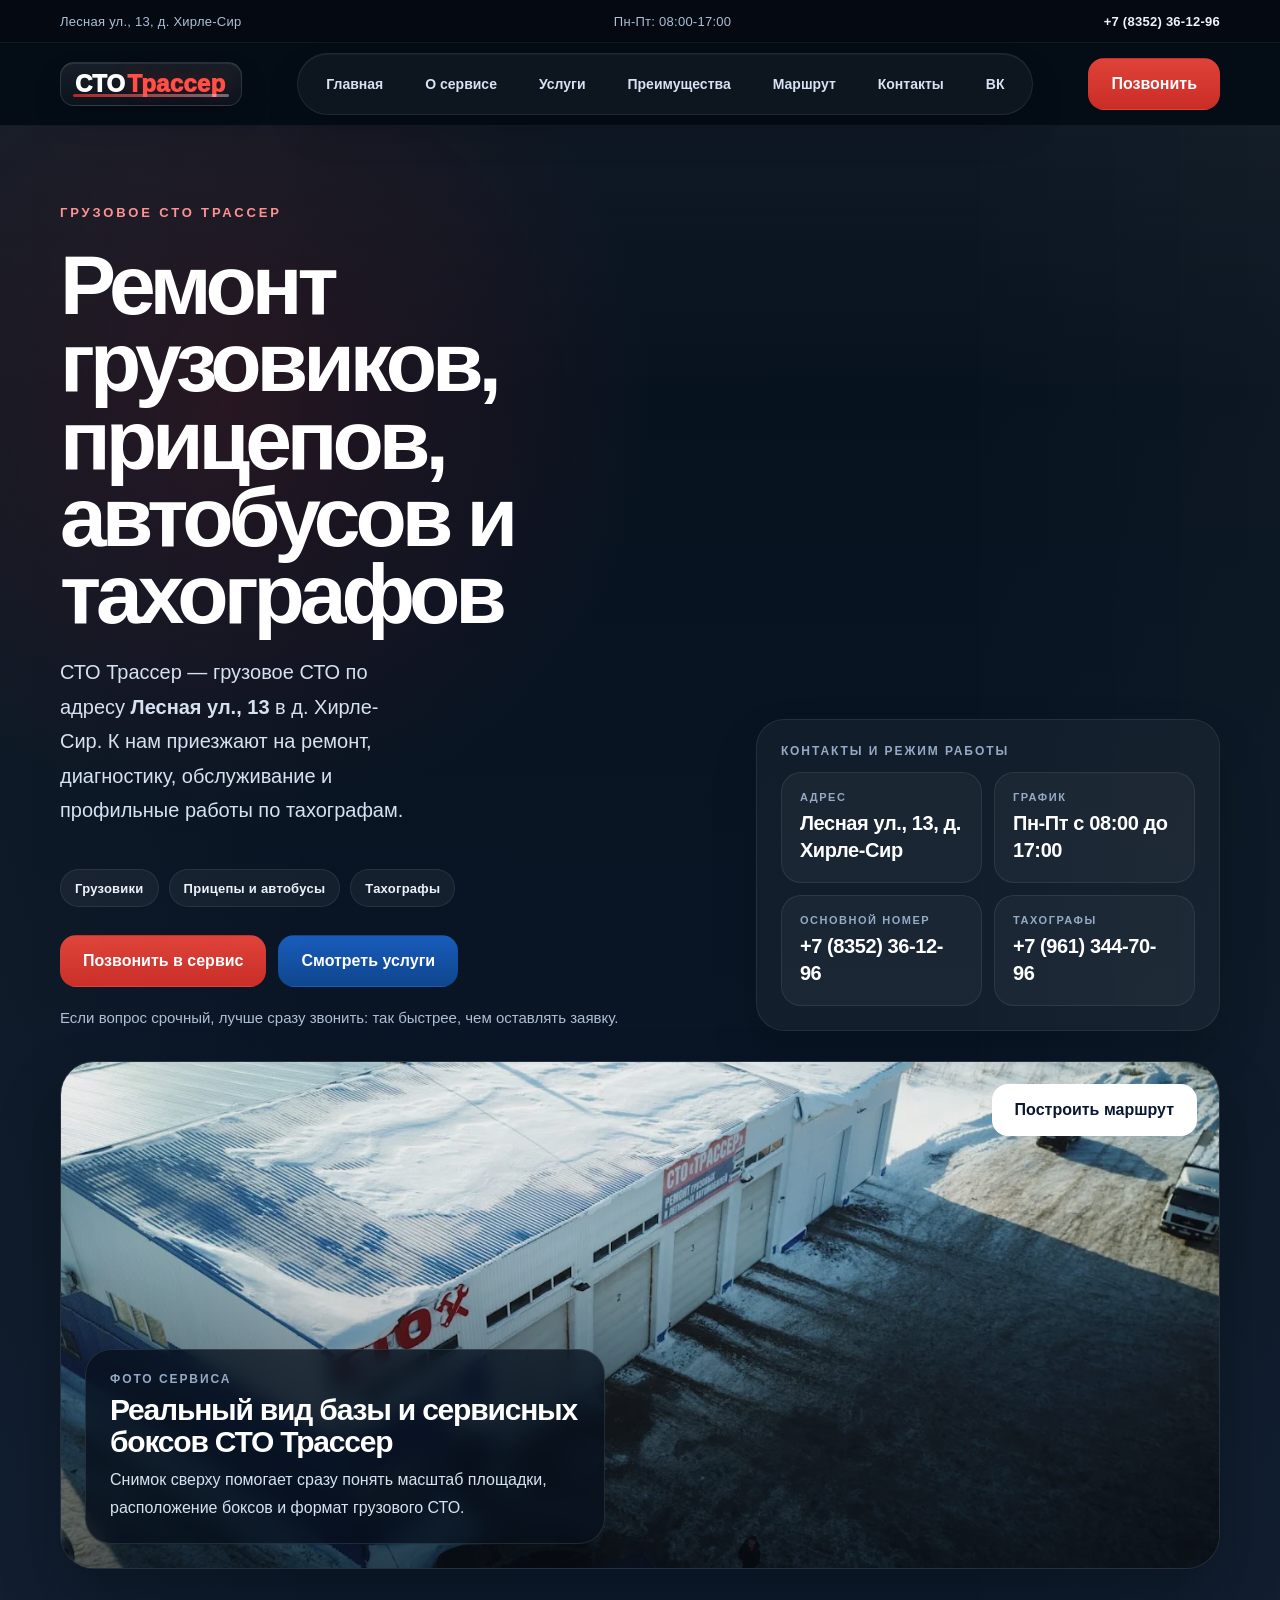
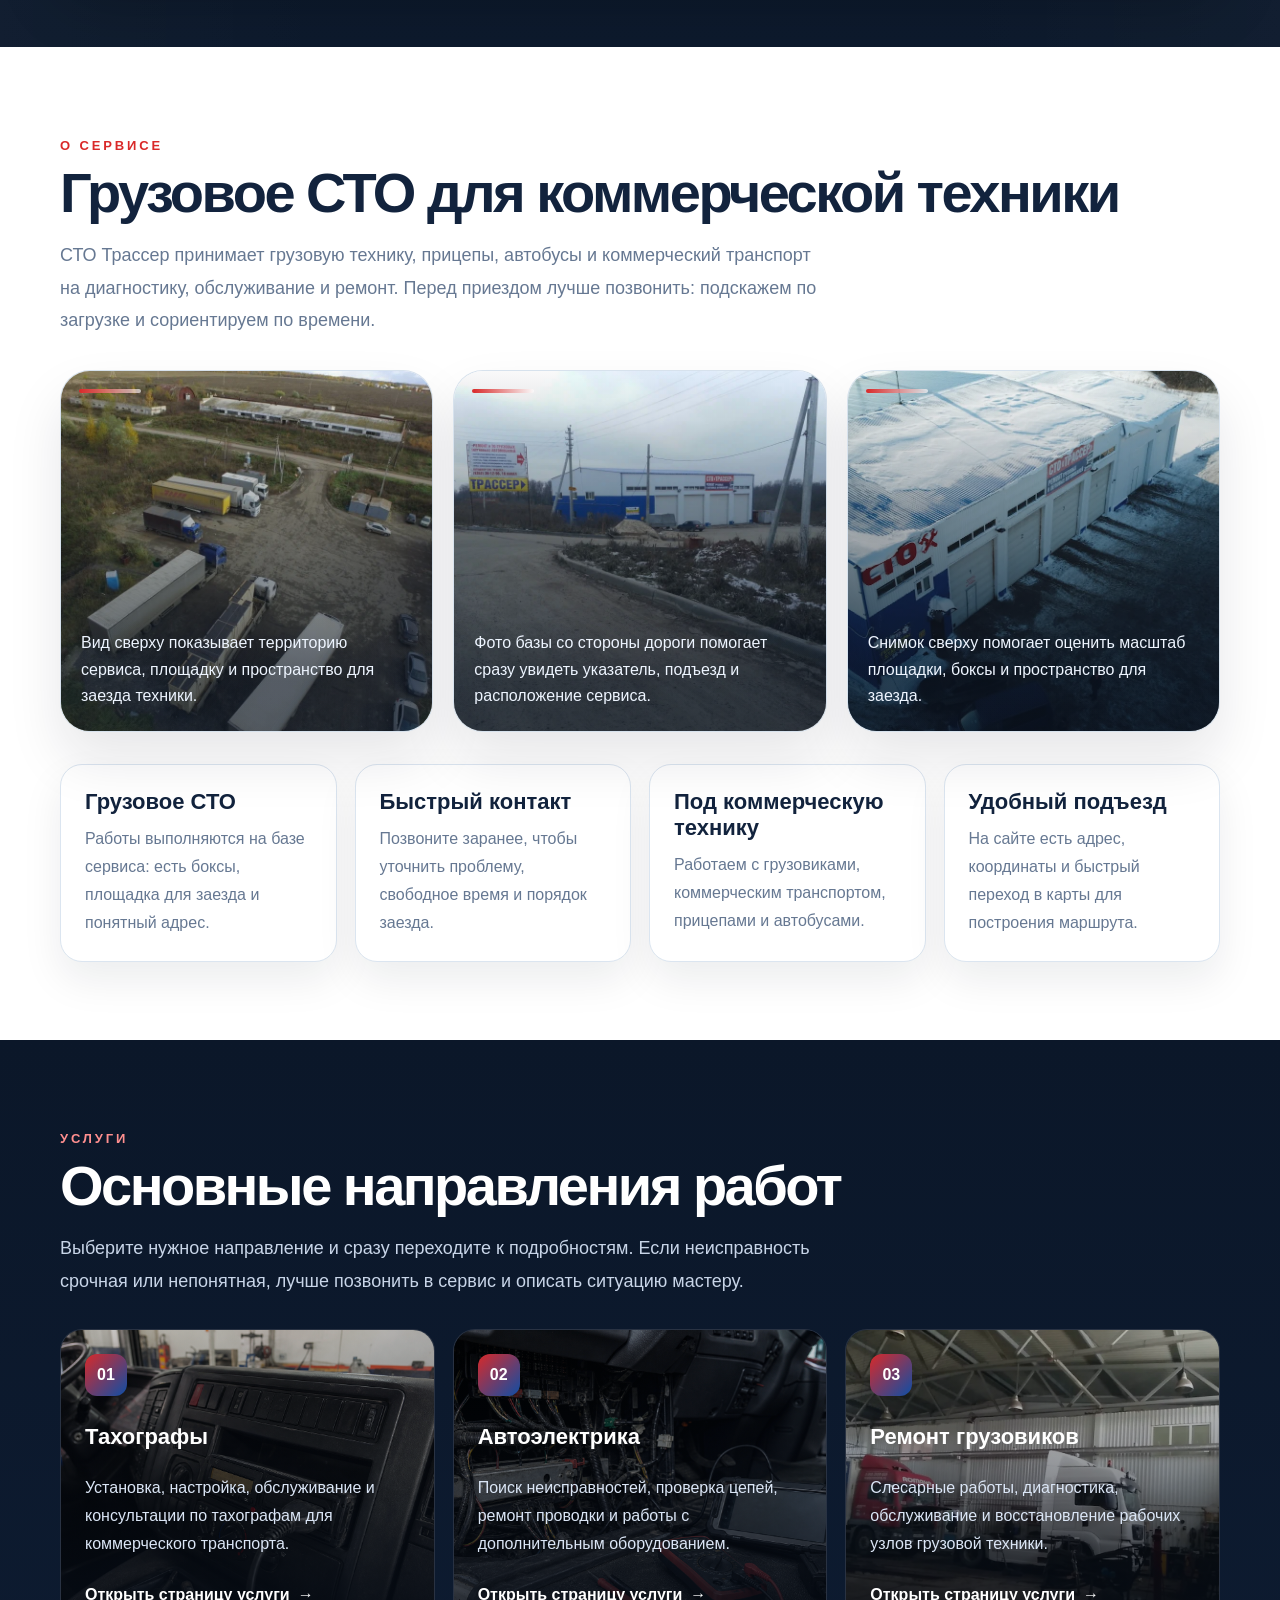
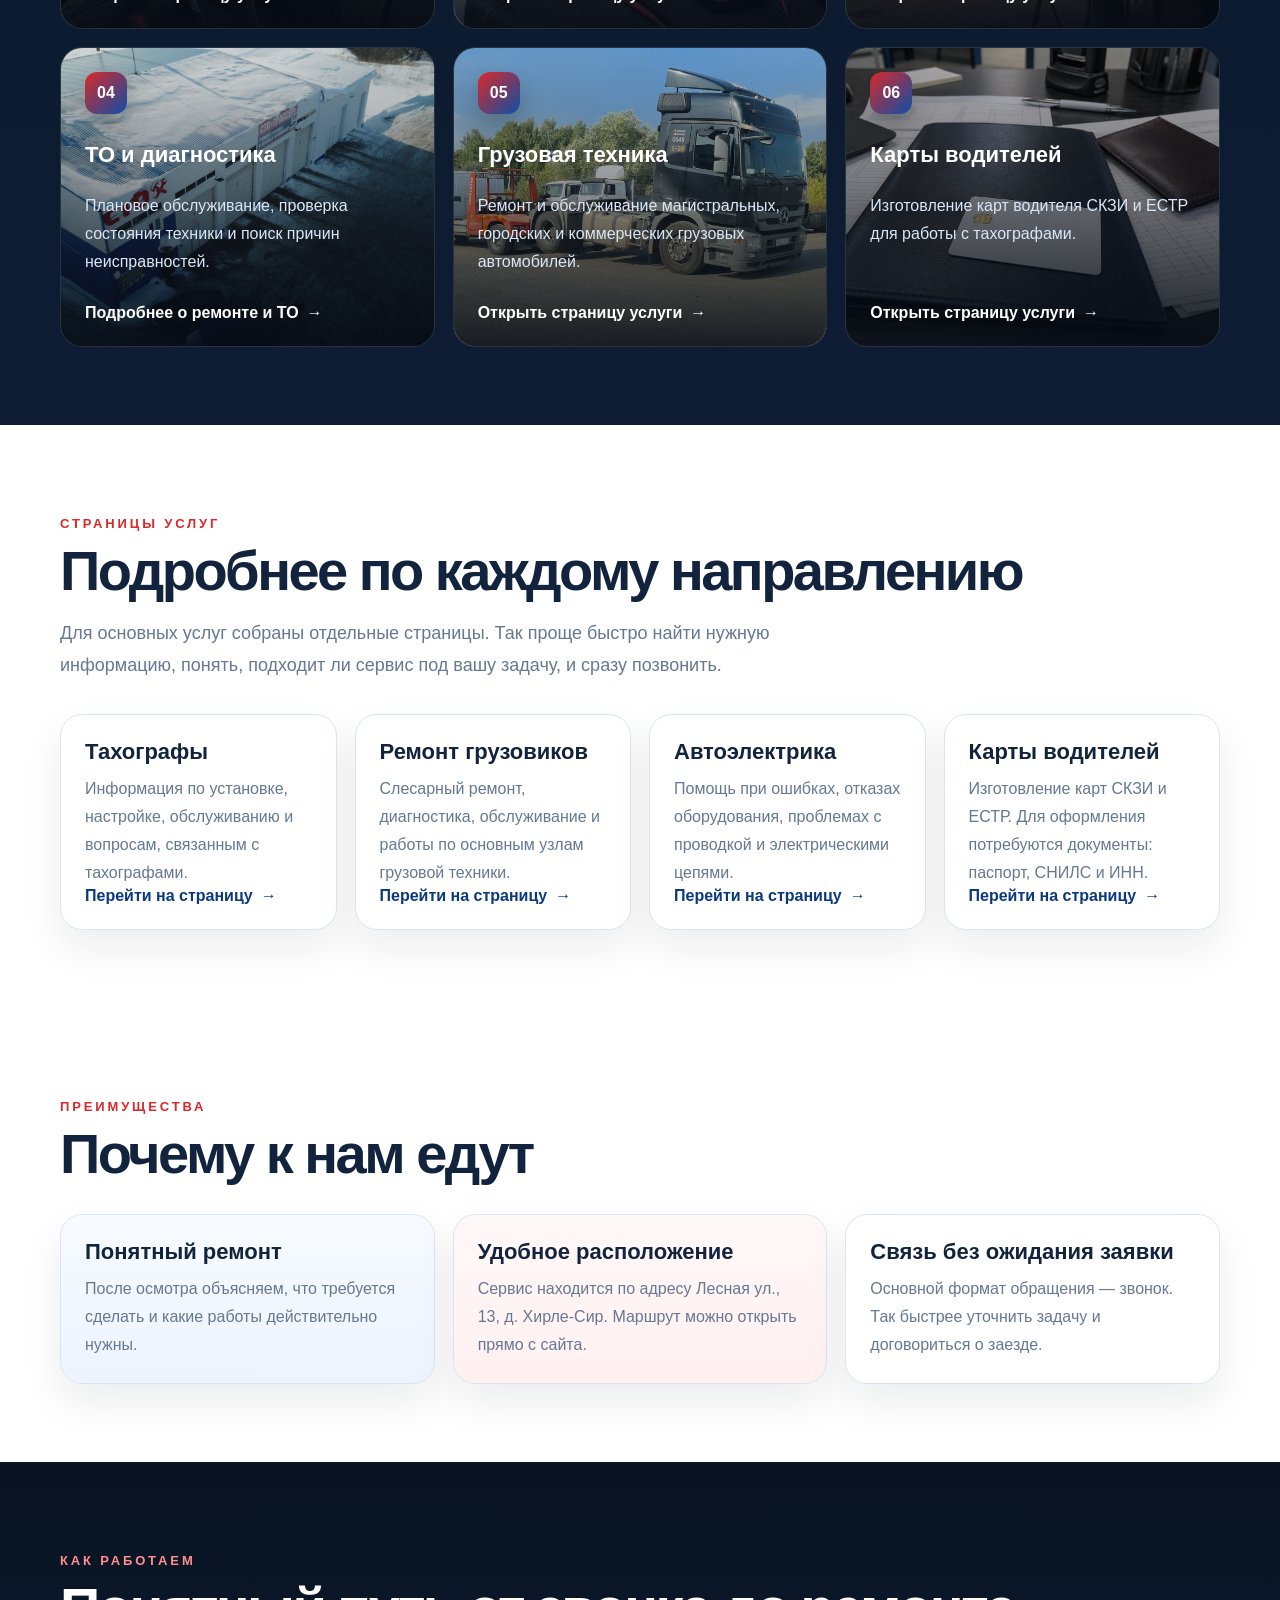
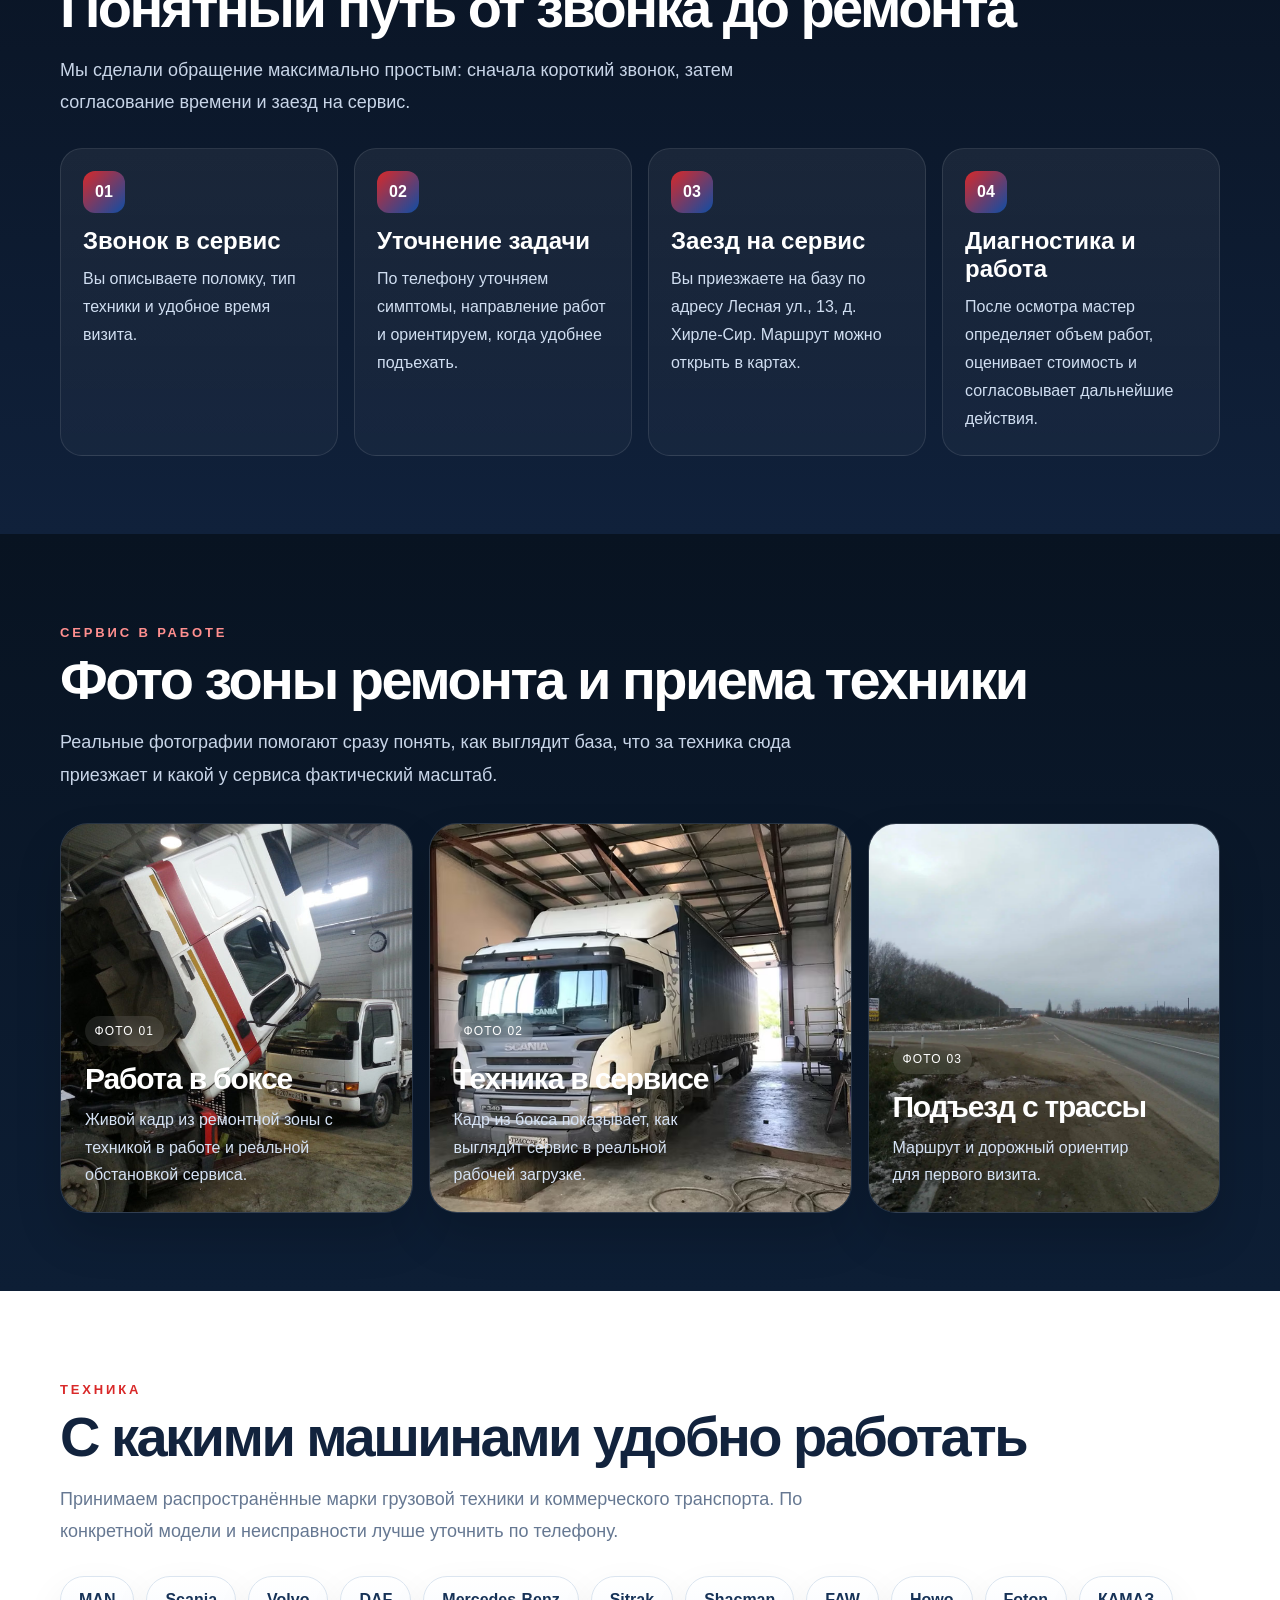
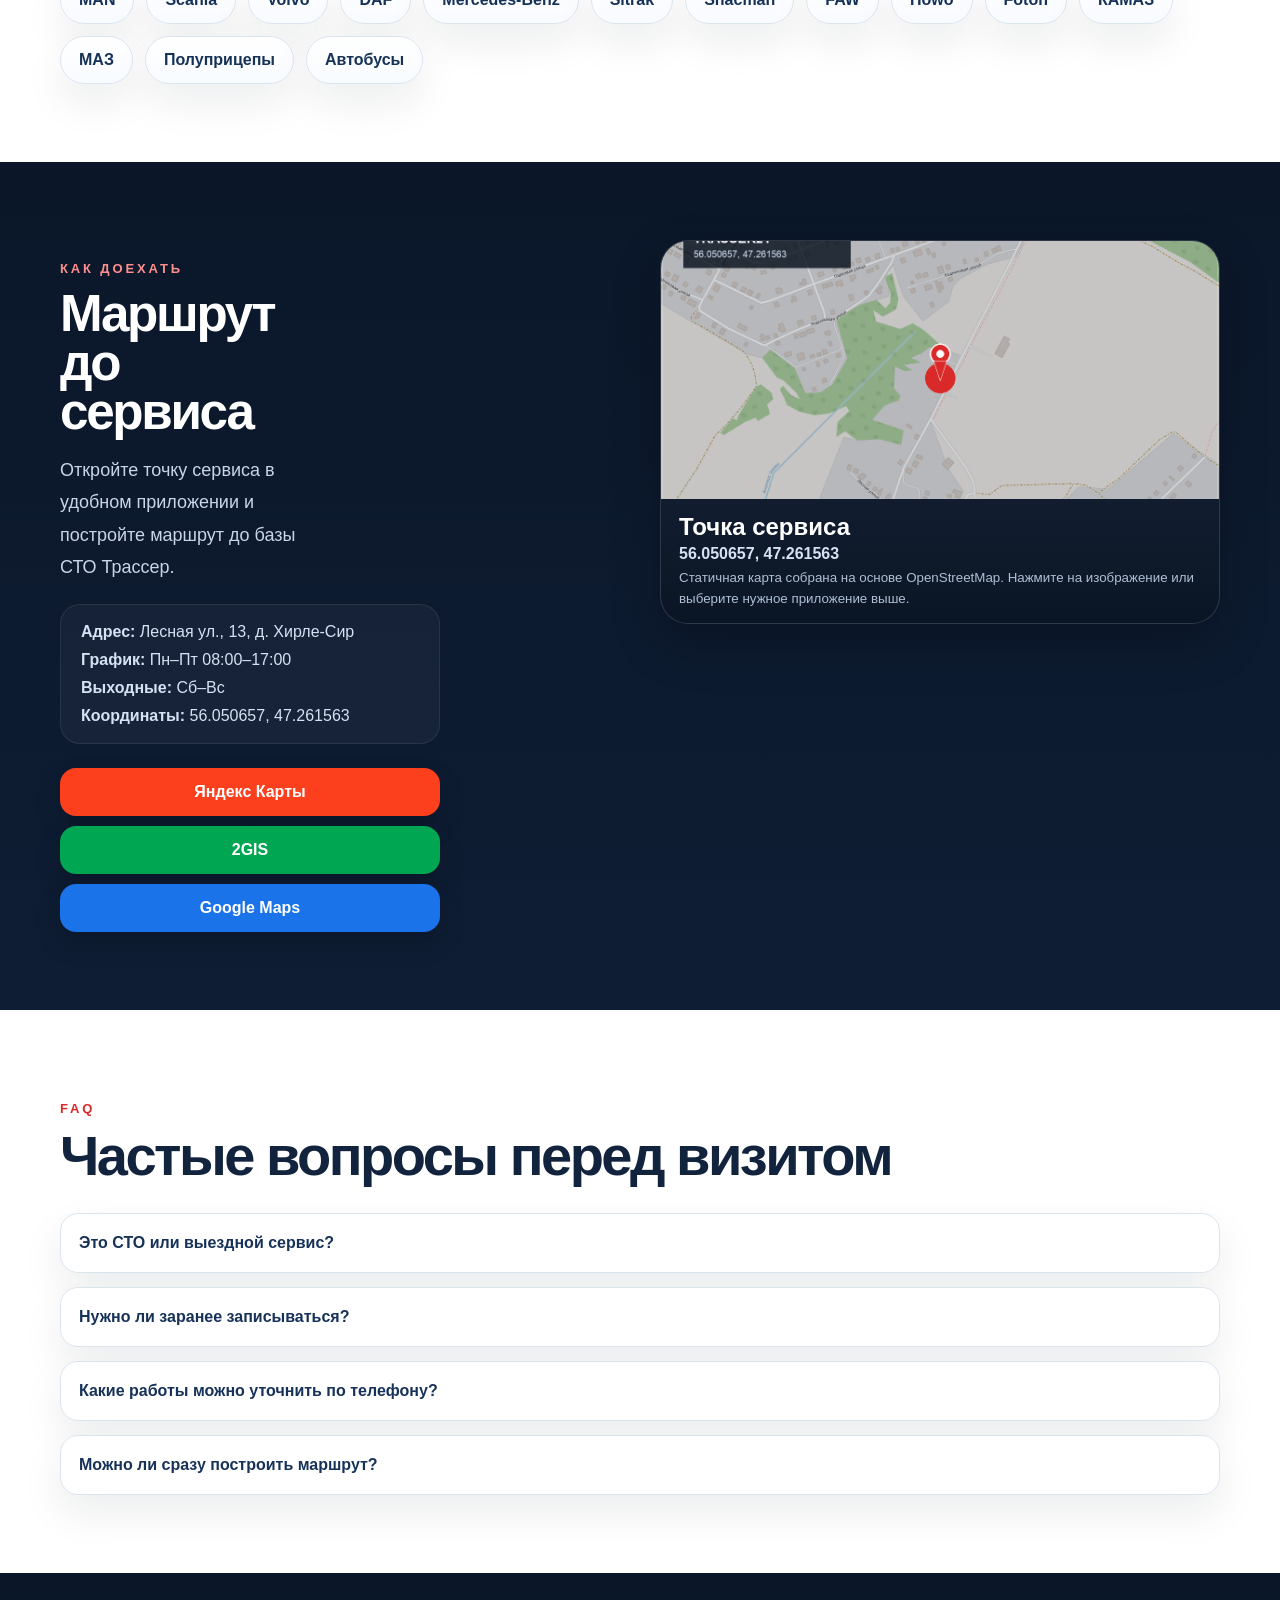
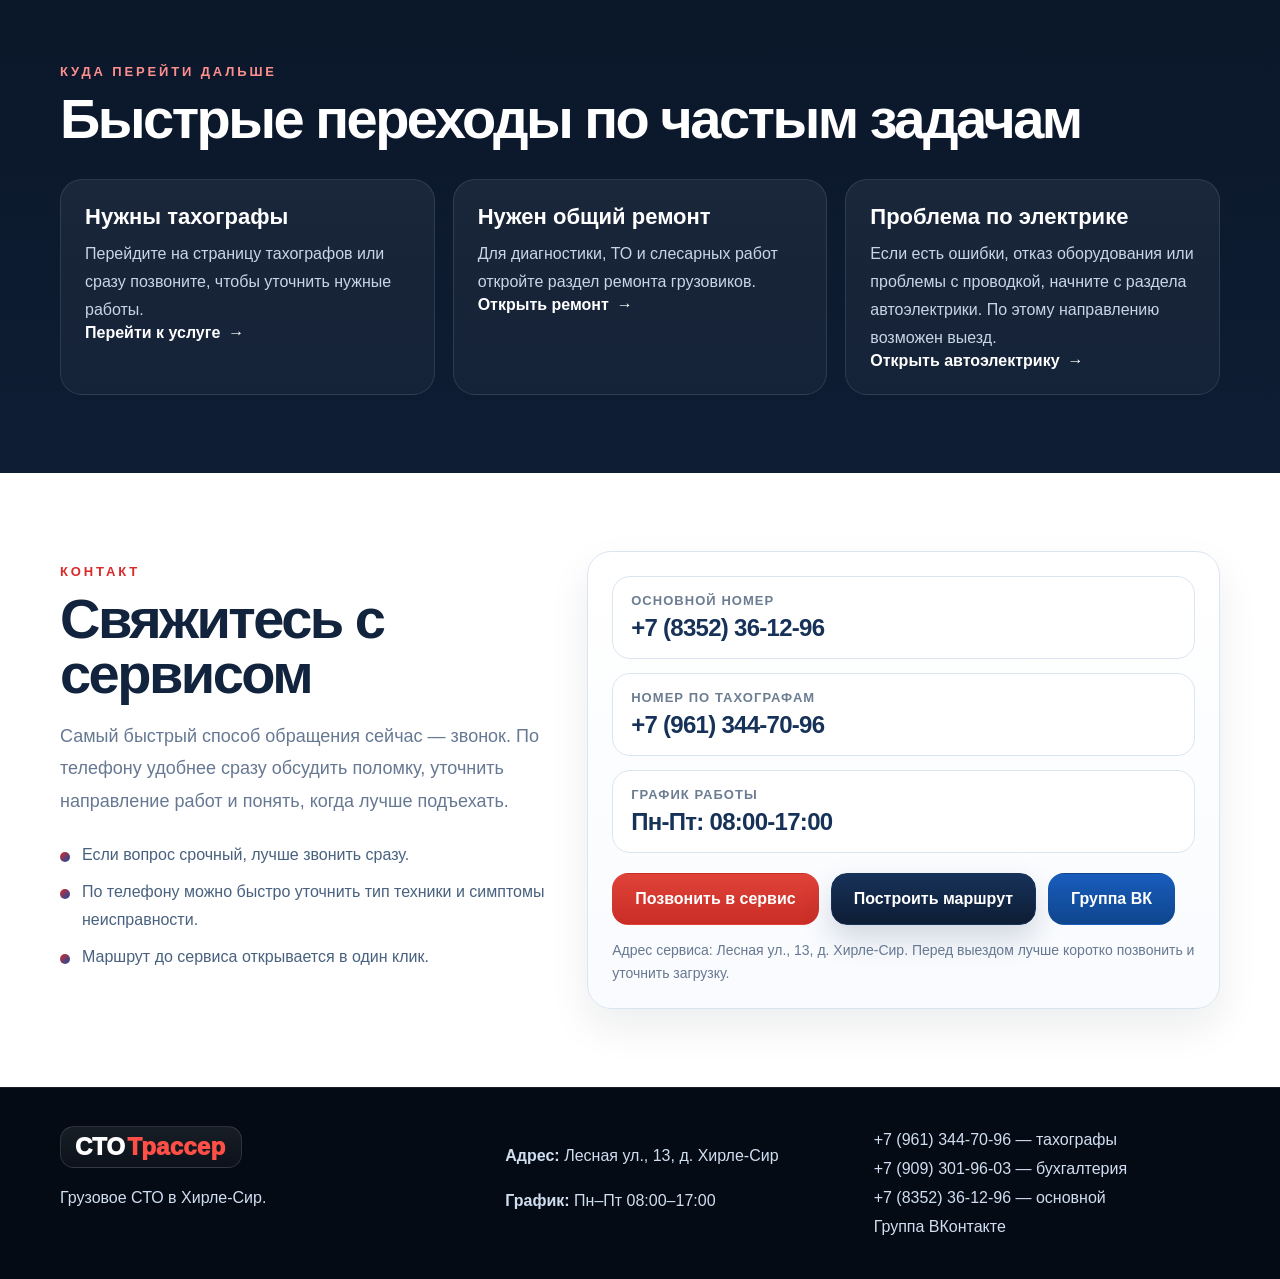
==== commit 1b10c00e: "Rename site brand to STO Trasser" ====
--- a/index.html
+++ b/index.html
@@ -3,10 +3,10 @@
 <head>
   <meta charset="UTF-8" />
   <meta name="viewport" content="width=device-width, initial-scale=1.0" />
-  <title>TRASSER21 — грузовое СТО в Хирле-Сир</title>
-  <meta name="description" content="Грузовое СТО TRASSER21: ремонт грузовиков, прицепов, автобусов, тахографы и карты водителей по адресу Лесная ул., 13, д. Хирле-Сир." />
+  <title>СТО Трассер — грузовое СТО в Хирле-Сир</title>
+  <meta name="description" content="Грузовое СТО Трассер: ремонт грузовиков, прицепов, автобусов, тахографы и карты водителей по адресу Лесная ул., 13, д. Хирле-Сир." />
   <meta name="format-detection" content="telephone=yes" />
-  <meta property="og:title" content="TRASSER21 — грузовое СТО в Хирле-Сир" />
+  <meta property="og:title" content="СТО Трассер — грузовое СТО в Хирле-Сир" />
   <meta property="og:description" content="Грузовое СТО: ремонт, диагностика, обслуживание, тахографы, карты водителей и автоэлектрика." />
   <meta property="og:type" content="website" />
   <meta property="og:locale" content="ru_RU" />
@@ -17,7 +17,7 @@
     {
       "@context": "https://schema.org",
       "@type": "AutoRepair",
-      "name": "TRASSER21",
+      "name": "СТО Трассер",
       "description": "Грузовое СТО. Ремонт грузовиков, прицепов и автобусов, тахографы и автоэлектрика.",
       "telephone": ["+78352361296", "+79613447096", "+79093019603"],
       "address": {
@@ -43,7 +43,7 @@
 
   <header class="header">
     <div class="container header__inner">
-      <a class="logo" href="#top">TRAS<span>SER</span>21</a>
+      <a class="logo" href="#top">СТО <span>Трассер</span></a>
       <nav class="nav" id="nav">
         <a href="index.html">Главная</a>
         <a href="#about">О сервисе</a>
@@ -63,10 +63,10 @@
       <div class="container hero__layout">
         <div class="hero__lead">
           <div class="hero__content">
-            <p class="eyebrow">Грузовое СТО TRASSER21</p>
+            <p class="eyebrow">Грузовое СТО Трассер</p>
             <h1>Ремонт грузовиков, прицепов, автобусов и тахографов</h1>
             <p class="hero__text">
-              TRASSER21 — грузовое СТО по адресу <strong>Лесная ул., 13</strong> в д. Хирле-Сир.
+              СТО Трассер — грузовое СТО по адресу <strong>Лесная ул., 13</strong> в д. Хирле-Сир.
               К нам приезжают на ремонт, диагностику, обслуживание и профильные работы по тахографам.
             </p>
             <div class="hero__badges" aria-label="Быстрые ориентиры">
@@ -108,18 +108,18 @@
           class="hero__showcase"
           data-lightbox
           data-lightbox-src="assets/service-exterior-aerial-new.webp"
-          data-lightbox-caption="Реальный вид базы и сервисных боксов TRASSER21"
+          data-lightbox-caption="Реальный вид базы и сервисных боксов СТО Трассер"
           role="button"
           tabindex="0"
           aria-label="Открыть фото базы"
         >
-          <img src="assets/service-exterior-aerial-new.webp" alt="Вид сверху на территорию и боксы сервиса TRASSER21" />
+          <img src="assets/service-exterior-aerial-new.webp" alt="Вид сверху на территорию и боксы сервиса СТО Трассер" />
           <div class="hero__showcase-actions">
             <a class="btn btn--light" target="_blank" rel="noopener" href="https://yandex.ru/maps/?text=Лесная%20ул.%2C%2013%2C%20д.%20Хирле-Сир">Построить маршрут</a>
           </div>
           <figcaption class="hero__showcase-caption">
             <small>Фото сервиса</small>
-            <strong>Реальный вид базы и сервисных боксов TRASSER21</strong>
+            <strong>Реальный вид базы и сервисных боксов СТО Трассер</strong>
             <span>Снимок сверху помогает сразу понять масштаб площадки, расположение боксов и формат грузового СТО.</span>
           </figcaption>
         </figure>
@@ -130,42 +130,42 @@
       <div class="container">
         <p class="eyebrow eyebrow--red">О сервисе</p>
         <h2>Грузовое СТО для коммерческой техники</h2>
-        <p class="section__lead">TRASSER21 принимает грузовую технику, прицепы, автобусы и коммерческий транспорт на диагностику, обслуживание и ремонт. Перед приездом лучше позвонить: подскажем по загрузке и сориентируем по времени.</p>
+        <p class="section__lead">СТО Трассер принимает грузовую технику, прицепы, автобусы и коммерческий транспорт на диагностику, обслуживание и ремонт. Перед приездом лучше позвонить: подскажем по загрузке и сориентируем по времени.</p>
         <div class="service-photos">
           <figure
             class="service-photos__item"
             data-lightbox
             data-lightbox-src="assets/service-aerial.webp"
-            data-lightbox-caption="TRASSER21 с видом сверху"
+            data-lightbox-caption="СТО Трассер с видом сверху"
             role="button"
             tabindex="0"
             aria-label="Открыть фото сервиса сверху"
           >
-            <img class="service-photos__image service-photos__image--aerial-classic" src="assets/service-aerial.webp" alt="TRASSER21 с видом сверху" />
+            <img class="service-photos__image service-photos__image--aerial-classic" src="assets/service-aerial.webp" alt="СТО Трассер с видом сверху" />
             <figcaption>Вид сверху показывает территорию сервиса, площадку и пространство для заезда техники.</figcaption>
           </figure>
           <figure
             class="service-photos__item"
             data-lightbox
             data-lightbox-src="assets/service-base.webp"
-            data-lightbox-caption="База TRASSER21 со стороны дороги"
+            data-lightbox-caption="База СТО Трассер со стороны дороги"
             role="button"
             tabindex="0"
             aria-label="Открыть фото базы со стороны дороги"
           >
-            <img class="service-photos__image service-photos__image--base-angle" src="assets/service-base.webp" alt="База TRASSER21 со стороны дороги" />
+            <img class="service-photos__image service-photos__image--base-angle" src="assets/service-base.webp" alt="База СТО Трассер со стороны дороги" />
             <figcaption>Фото базы со стороны дороги помогает сразу увидеть указатель, подъезд и расположение сервиса.</figcaption>
           </figure>
           <figure
             class="service-photos__item"
             data-lightbox
             data-lightbox-src="assets/service-exterior-aerial-new.webp"
-            data-lightbox-caption="Территория сервиса TRASSER21 сверху"
+            data-lightbox-caption="Территория сервиса СТО Трассер сверху"
             role="button"
             tabindex="0"
             aria-label="Открыть фото территории сервиса сверху"
           >
-            <img class="service-photos__image service-photos__image--aerial-new" src="assets/service-exterior-aerial-new.webp" alt="Территория сервиса TRASSER21 с новым видом сверху" />
+            <img class="service-photos__image service-photos__image--aerial-new" src="assets/service-exterior-aerial-new.webp" alt="Территория сервиса СТО Трассер с новым видом сверху" />
             <figcaption>Снимок сверху помогает оценить масштаб площадки, боксы и пространство для заезда.</figcaption>
           </figure>
         </div>
@@ -306,12 +306,12 @@
             class="gallery__card gallery__card--photo"
             data-lightbox
             data-lightbox-src="assets/service-bay-engine.jpg"
-            data-lightbox-caption="Ремонтный бокс TRASSER21 с техникой в работе"
+            data-lightbox-caption="Ремонтный бокс СТО Трассер с техникой в работе"
             role="button"
             tabindex="0"
             aria-label="Открыть фото ремонтного бокса"
           >
-            <img class="gallery__image gallery__image--interior" src="assets/service-bay-engine.jpg" alt="Грузовая техника в ремонтном боксе TRASSER21 во время обслуживания" />
+            <img class="gallery__image gallery__image--interior" src="assets/service-bay-engine.jpg" alt="Грузовая техника в ремонтном боксе СТО Трассер во время обслуживания" />
             <div class="gallery__content">
               <span>Фото 01</span>
               <strong>Работа в боксе</strong>
@@ -322,12 +322,12 @@
             class="gallery__card gallery__card--wide gallery__card--photo"
             data-lightbox
             data-lightbox-src="assets/service-bay-scania.png"
-            data-lightbox-caption="Грузовик Scania в рабочем боксе TRASSER21"
+            data-lightbox-caption="Грузовик Scania в рабочем боксе СТО Трассер"
             role="button"
             tabindex="0"
             aria-label="Открыть фото грузовика в рабочем боксе"
           >
-            <img class="gallery__image gallery__image--truck-bay" src="assets/service-bay-scania.png" alt="Грузовик Scania в рабочем боксе TRASSER21" />
+            <img class="gallery__image gallery__image--truck-bay" src="assets/service-bay-scania.png" alt="Грузовик Scania в рабочем боксе СТО Трассер" />
             <div class="gallery__content">
               <span>Фото 02</span>
               <strong>Техника в сервисе</strong>
@@ -338,12 +338,12 @@
             class="gallery__card gallery__card--photo"
             data-lightbox
             data-lightbox-src="assets/service-road.webp"
-            data-lightbox-caption="Подъезд к сервису TRASSER21 со стороны трассы"
+            data-lightbox-caption="Подъезд к сервису СТО Трассер со стороны трассы"
             role="button"
             tabindex="0"
             aria-label="Открыть фото подъезда к сервису"
           >
-            <img class="gallery__image gallery__image--road" src="assets/service-road.webp" alt="Подъезд к сервису TRASSER21 со стороны трассы" />
+            <img class="gallery__image gallery__image--road" src="assets/service-road.webp" alt="Подъезд к сервису СТО Трассер со стороны трассы" />
             <div class="gallery__content">
               <span>Фото 03</span>
               <strong>Подъезд с трассы</strong>
@@ -383,7 +383,7 @@
         <div class="route__content">
           <p class="eyebrow">Как доехать</p>
           <h2>Маршрут до сервиса</h2>
-          <p class="section__lead section__lead--dark">Откройте точку сервиса в удобном приложении и постройте маршрут до базы TRASSER21.</p>
+          <p class="section__lead section__lead--dark">Откройте точку сервиса в удобном приложении и постройте маршрут до базы СТО Трассер.</p>
           <div class="route__info">
             <p><strong>Адрес:</strong> Лесная ул., 13, д. Хирле-Сир</p>
             <p><strong>График:</strong> Пн–Пт 08:00–17:00</p>
@@ -398,7 +398,7 @@
         </div>
         <figure class="route-map-card">
           <a class="route-map-card__link" target="_blank" rel="noopener" href="https://yandex.ru/maps/?pt=47.261563,56.050657&z=17&l=map">
-            <img class="route-map-card__image" src="assets/service-location-map.png" alt="Статичная карта с точкой сервиса TRASSER21 по координатам 56.050657, 47.261563" />
+            <img class="route-map-card__image" src="assets/service-location-map.png" alt="Статичная карта с точкой сервиса СТО Трассер по координатам 56.050657, 47.261563" />
           </a>
           <figcaption class="route-map-card__caption">
             <strong>Точка сервиса</strong>
@@ -484,7 +484,7 @@
 
   <footer class="footer" id="contacts">
     <div class="container footer__grid">
-      <div><strong class="footer__brand">TRAS<span>SER</span>21</strong><p>Грузовое СТО в Хирле-Сир.</p></div>
+      <div><strong class="footer__brand">СТО <span>Трассер</span></strong><p>Грузовое СТО в Хирле-Сир.</p></div>
       <div><p><strong>Адрес:</strong> Лесная ул., 13, д. Хирле-Сир</p><p><strong>График:</strong> Пн–Пт 08:00–17:00</p></div>
       <div><a href="tel:+79613447096">+7 (961) 344-70-96 — тахографы</a><a href="tel:+79093019603">+7 (909) 301-96-03 — бухгалтерия</a><a href="tel:+78352361296">+7 (8352) 36-12-96 — основной</a><a target="_blank" rel="noopener" href="https://vk.com/trasser21">Группа ВКонтакте</a></div>
     </div>
--- a/styles.css
+++ b/styles.css
@@ -7,7 +7,7 @@
 .container{width:min(1160px,calc(100% - 40px));margin:0 auto}
 .topbar{background:#040912;border-bottom:1px solid rgba(255,255,255,.06);font-size:13px;letter-spacing:.02em}.topbar__inner{min-height:42px;display:flex;gap:16px;justify-content:space-between;align-items:center;flex-wrap:wrap;color:#aebfd6}.topbar a{color:#eef5ff;font-weight:700}
 .header{position:sticky;top:0;z-index:10;background:rgba(5,12,21,.78);backdrop-filter:blur(18px);border-bottom:1px solid rgba(255,255,255,.06)}.header__inner{min-height:82px;display:flex;align-items:center;justify-content:space-between;gap:18px}
-.logo{position:relative;display:inline-flex;align-items:center;gap:0;min-height:44px;padding:0 14px;border-radius:14px;background:linear-gradient(180deg,rgba(255,255,255,.08),rgba(255,255,255,.03));border:1px solid rgba(255,255,255,.12);box-shadow:inset 0 1px 0 rgba(255,255,255,.08),0 14px 28px rgba(0,0,0,.16);font-size:24px;font-weight:950;letter-spacing:.01em;line-height:1;color:#fff;text-transform:uppercase;transition:transform .2s ease,border-color .2s ease,background .2s ease}
+.logo{position:relative;display:inline-flex;align-items:center;gap:0;min-height:44px;padding:0 14px;border-radius:14px;background:linear-gradient(180deg,rgba(255,255,255,.08),rgba(255,255,255,.03));border:1px solid rgba(255,255,255,.12);box-shadow:inset 0 1px 0 rgba(255,255,255,.08),0 14px 28px rgba(0,0,0,.16);font-size:24px;font-weight:950;letter-spacing:.01em;line-height:1;color:#fff;transition:transform .2s ease,border-color .2s ease,background .2s ease}
 .logo::before{content:"";position:absolute;left:12px;right:12px;bottom:8px;height:3px;border-radius:999px;background:linear-gradient(90deg,rgba(217,41,41,.95),rgba(255,255,255,.42));opacity:.9}
 .logo:hover{transform:translateY(-1px);border-color:rgba(255,255,255,.2);background:linear-gradient(180deg,rgba(255,255,255,.12),rgba(255,255,255,.04))}
 .logo span{display:inline-flex;margin:0 2px;color:#ff4f46;text-shadow:0 0 18px rgba(217,41,41,.32)}
@@ -195,3 +195,7 @@
 @media(max-width:1000px){.nav,.header__cta{display:none}.burger{display:block}.nav.is-open{display:grid;position:absolute;top:76px;left:16px;right:16px;gap:6px;background:#0d1a2e;border:1px solid rgba(255,255,255,.1);border-radius:18px;padding:14px;box-shadow:0 18px 40px rgba(0,0,0,.28)}.nav.is-open a{justify-content:flex-start;padding:0 16px;border-radius:14px}.nav.is-open a::after{left:16px;right:16px}.hero__lead,.request,.route,.footer__grid,.gallery{grid-template-columns:1fr}.service-photos{grid-template-columns:1fr}.cards--4,.cards--3,.hero__summary-grid{grid-template-columns:1fr 1fr}.map-links{grid-template-columns:repeat(3,minmax(0,1fr))}.route__content,.route-map-card{max-width:none;justify-self:stretch}h1{max-width:none}.hero__text{max-width:none}.hero__content{padding:8px 0 0}.hero__showcase img{aspect-ratio:16 / 10}.hero__showcase-caption{max-width:460px}.service-photos__item,.service-photos__image{min-height:320px}}
 @media(max-width:1000px){.service-hero__grid,.service-highlight,.service-list,.process-grid,.route{grid-template-columns:1fr}.route__content{max-width:none;padding-top:0}.route__content h2{max-width:none}.route-map-card{max-width:none;justify-self:stretch}.route-map-card__image{max-height:none}}
 @media(max-width:760px){html{scroll-padding-top:78px}body{padding-bottom:78px}.container{width:min(100%,calc(100% - 24px))}h1{font-size:clamp(36px,11vw,42px);line-height:1;letter-spacing:-.045em}h2{font-size:clamp(30px,9vw,38px)}.eyebrow{font-size:11px;letter-spacing:.18em}.cards--4,.cards--3,.hero__summary-grid,.service-highlight,.service-list,.map-links{grid-template-columns:1fr}.hero,.service-hero{padding:32px 0 52px}.service-hero h1{font-size:clamp(36px,11vw,44px)}.service-panel{padding:22px;border-radius:24px}.service-list article{padding:20px}.section{padding:56px 0;scroll-margin-top:78px}.topbar{display:none}.header__inner{min-height:70px}.logo{min-height:40px;padding:0 12px;font-size:21px}.logo::before{bottom:7px}.nav.is-open{top:66px}.btn{width:100%;min-height:50px}.hero__actions{gap:10px;margin-top:22px}.hero__badges{gap:8px;margin-top:18px}.hero__badges span{min-height:34px;padding:0 12px;font-size:12px}.hero__text{font-size:16px;line-height:1.6;margin-top:16px}.hero__footnote{font-size:14px}.hero__summary{padding:18px;border-radius:22px}.hero__summary-grid article{padding:15px}.hero__summary-grid strong{font-size:17px}.contact-panel__item a,.contact-panel__item strong{font-size:21px}.contact-panel__actions{flex-direction:column}.hero__showcase{border-radius:24px}.hero__showcase-actions{position:static;padding:14px;background:rgba(7,17,29,.82)}.hero__showcase img{aspect-ratio:16 / 10}.hero__showcase::after{background:linear-gradient(180deg,rgba(5,11,18,.02),rgba(5,11,18,.72) 100%)}.hero__showcase-caption{position:static;max-width:none;padding:16px 16px 18px;border-radius:0;background:rgba(7,17,29,.92);border:0}.hero__showcase-caption strong{font-size:21px}.hero__showcase-caption span{font-size:14px;line-height:1.55}.service-photos__image{min-height:220px}.card--service-photo{min-height:260px}.gallery__card,.gallery__card--wide{min-height:280px}.route-map-card{border-radius:22px}.route-map-card__caption small{font-size:13px}.lightbox{padding:14px}.lightbox__dialog{gap:12px}.lightbox__close{align-self:stretch}.lightbox__image{max-height:68vh;border-radius:20px}.lightbox__caption{font-size:15px}.mobile-call{display:flex;position:fixed;left:16px;right:16px;bottom:14px;z-index:20;background:var(--red);color:#fff;min-height:52px;border-radius:16px;align-items:center;justify-content:center;font-weight:900;box-shadow:0 12px 30px rgba(0,0,0,.3)}}
+@media(max-width:760px){.container{width:min(100%,calc(100% - 32px))}h1{font-size:clamp(34px,9.8vw,39px);line-height:1.04}.hero{padding:28px 0 60px}.hero__text{font-size:15.5px;line-height:1.62}.hero__badges span{min-height:32px;padding:0 11px;font-size:11.5px}.hero__summary{padding:15px;border-radius:20px}.hero__summary-grid{gap:10px}.hero__summary-grid article{padding:12px;border-radius:16px}.hero__summary-grid strong{font-size:16px}.hero__summary-grid span{font-size:12px}.hero__showcase{border-radius:20px}.hero__showcase img{aspect-ratio:16 / 9}.hero__showcase-actions{padding:10px}.hero__showcase-caption{padding:14px}.hero__showcase-caption strong{font-size:19px}.hero__showcase-caption span{font-size:13.5px;line-height:1.5}.section{padding:48px 0}.service-photos{gap:14px}.service-photos__item,.service-photos__image{min-height:240px;border-radius:22px}.service-photos__item figcaption{padding:16px;font-size:14px}.card{padding:20px;border-radius:20px}.card--service-photo{min-height:220px}.gallery{gap:14px}.gallery__card,.gallery__card--wide{min-height:230px;border-radius:22px}.gallery__card strong{font-size:24px}.gallery__card p{font-size:14px;line-height:1.55}.route-map-card{border-radius:20px}.route-map-card__image{max-height:210px}.route-map-card__caption{padding:12px 14px}.contact-panel{padding:18px;border-radius:22px}.contact-panel__item{padding:13px 14px;border-radius:16px}.contact-panel__item a,.contact-panel__item strong{font-size:19px}.contact-panel__actions .btn{min-height:46px}.service-panel{padding:20px}.service-panel li{padding:13px 14px 13px 38px}.service-list article{padding:18px;border-radius:20px}.service-highlight article{padding:16px}.mobile-call{left:18px;right:18px;bottom:12px;min-height:50px;border-radius:15px}}
+@media(max-width:430px){.header__inner{min-height:64px}.logo{font-size:20px}.burger{width:42px;height:42px}.hero{padding-top:26px}.eyebrow{font-size:10.5px}.hero__actions{margin-top:18px}.btn{min-height:48px}.service-photos__item,.service-photos__image{min-height:220px}.gallery__card,.gallery__card--wide{min-height:215px}.route-map-card__image{max-height:190px}.request__notes{gap:8px}.footer{padding-bottom:78px}}
+@media(max-width:760px){.mobile-call{left:auto;right:16px;bottom:14px;width:auto;min-width:148px;min-height:46px;padding:0 18px;border-radius:999px;transition:opacity .2s ease,transform .2s ease}.mobile-call.is-hidden{opacity:0;pointer-events:none;transform:translateY(12px)}.hero__showcase-actions .btn{width:auto;min-height:42px;padding:0 14px;border-radius:14px}.card--service-photo{min-height:235px;padding:18px}.card--service-photo h3{font-size:21px}.card--service-photo p{font-size:14px;line-height:1.55}.card--service-photo .num{width:38px;height:38px;border-radius:12px;margin-bottom:8px}.service-photos__item,.service-photos__image{min-height:220px}.route-map-card__image{max-height:180px}}
+@media(max-width:430px){.mobile-call{right:14px;bottom:12px;min-width:138px;min-height:44px;font-size:14px}.card--service-photo{min-height:220px}.service-photos__item,.service-photos__image{min-height:205px}.gallery__card,.gallery__card--wide{min-height:200px}.route-map-card__caption strong{font-size:20px}}
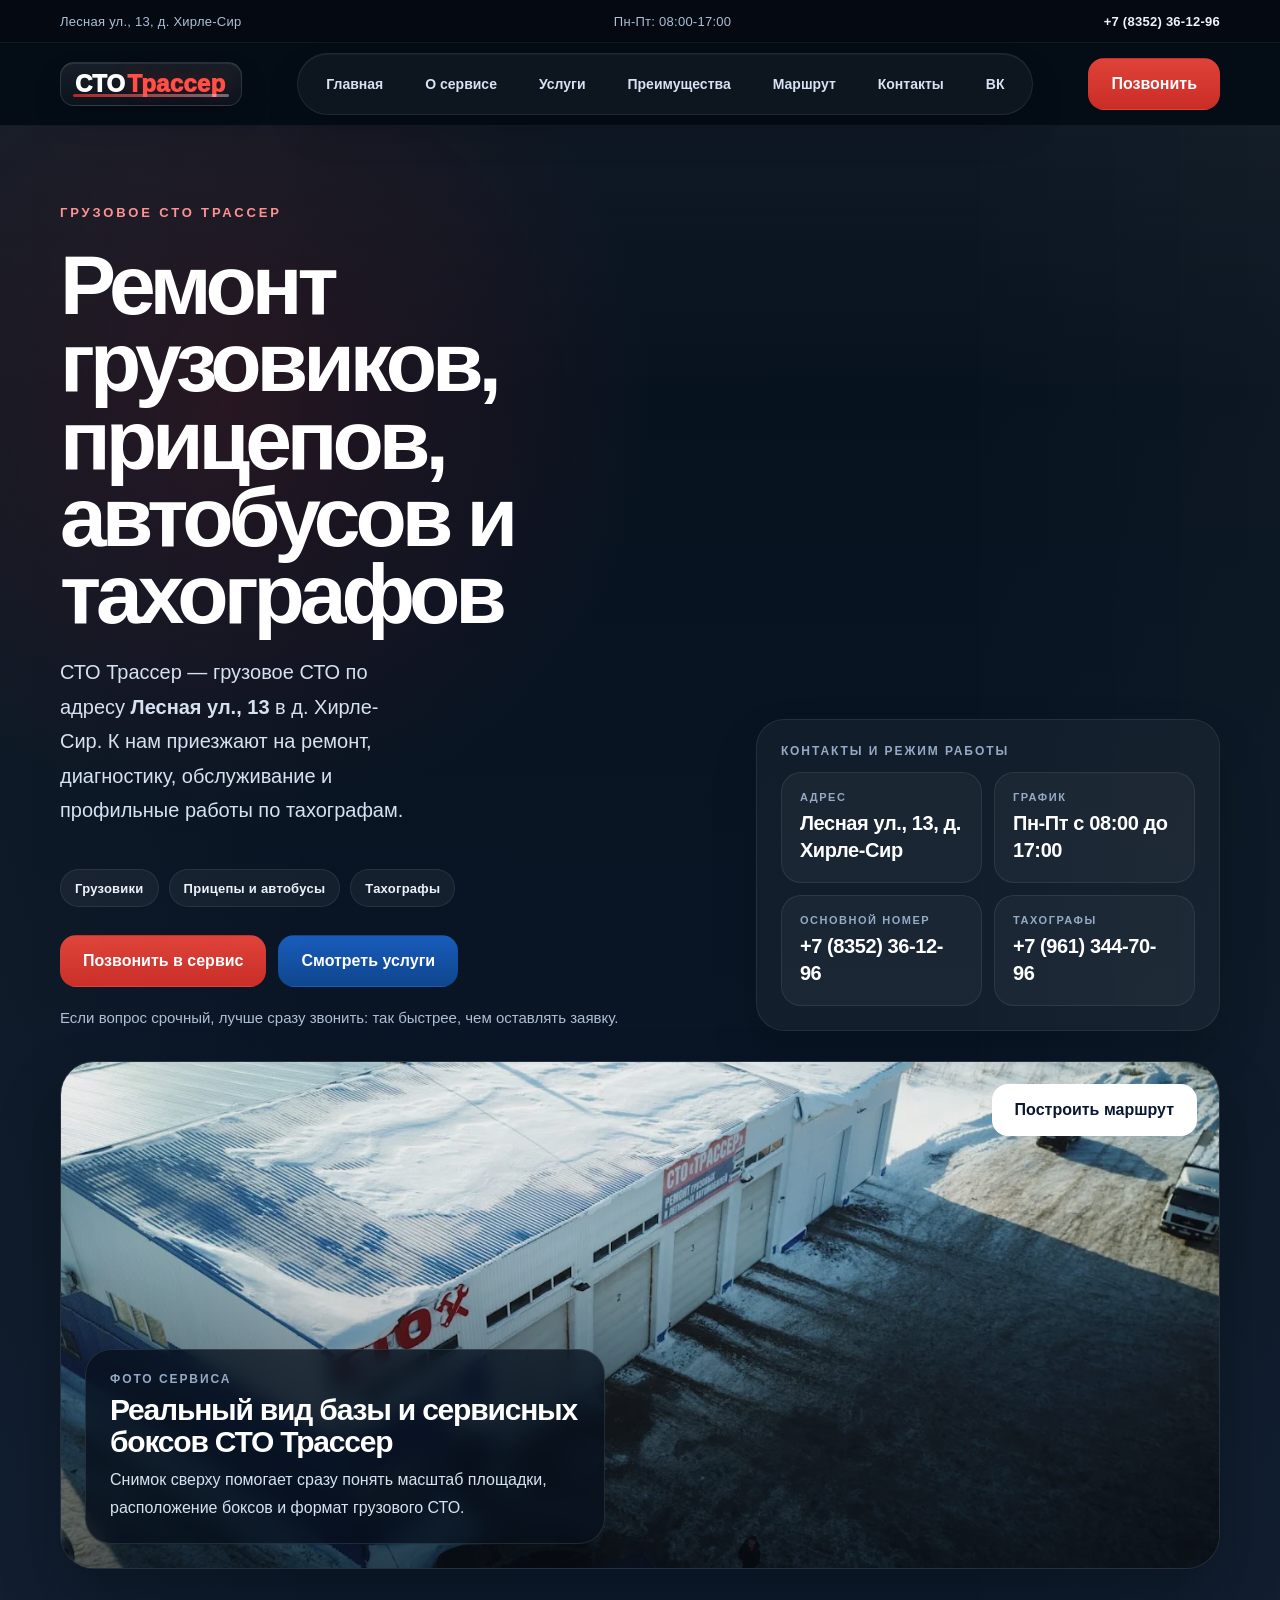
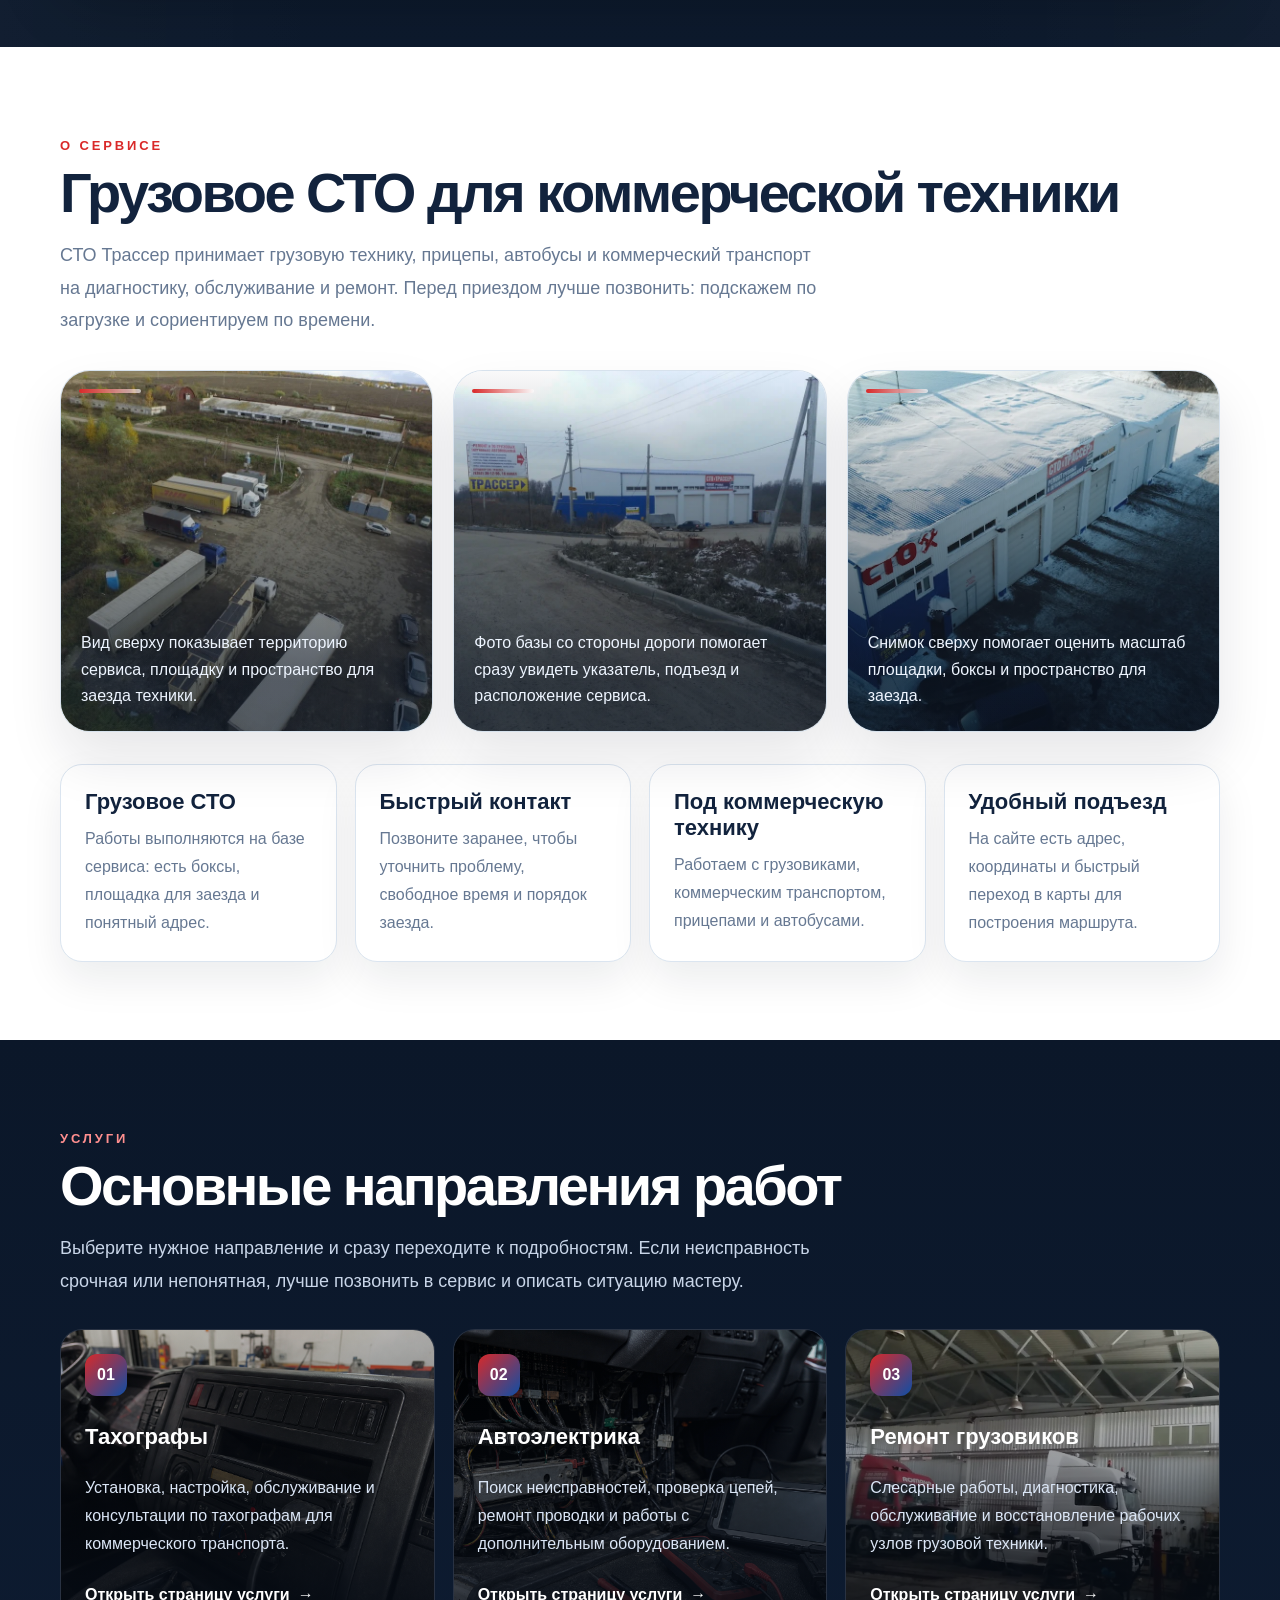
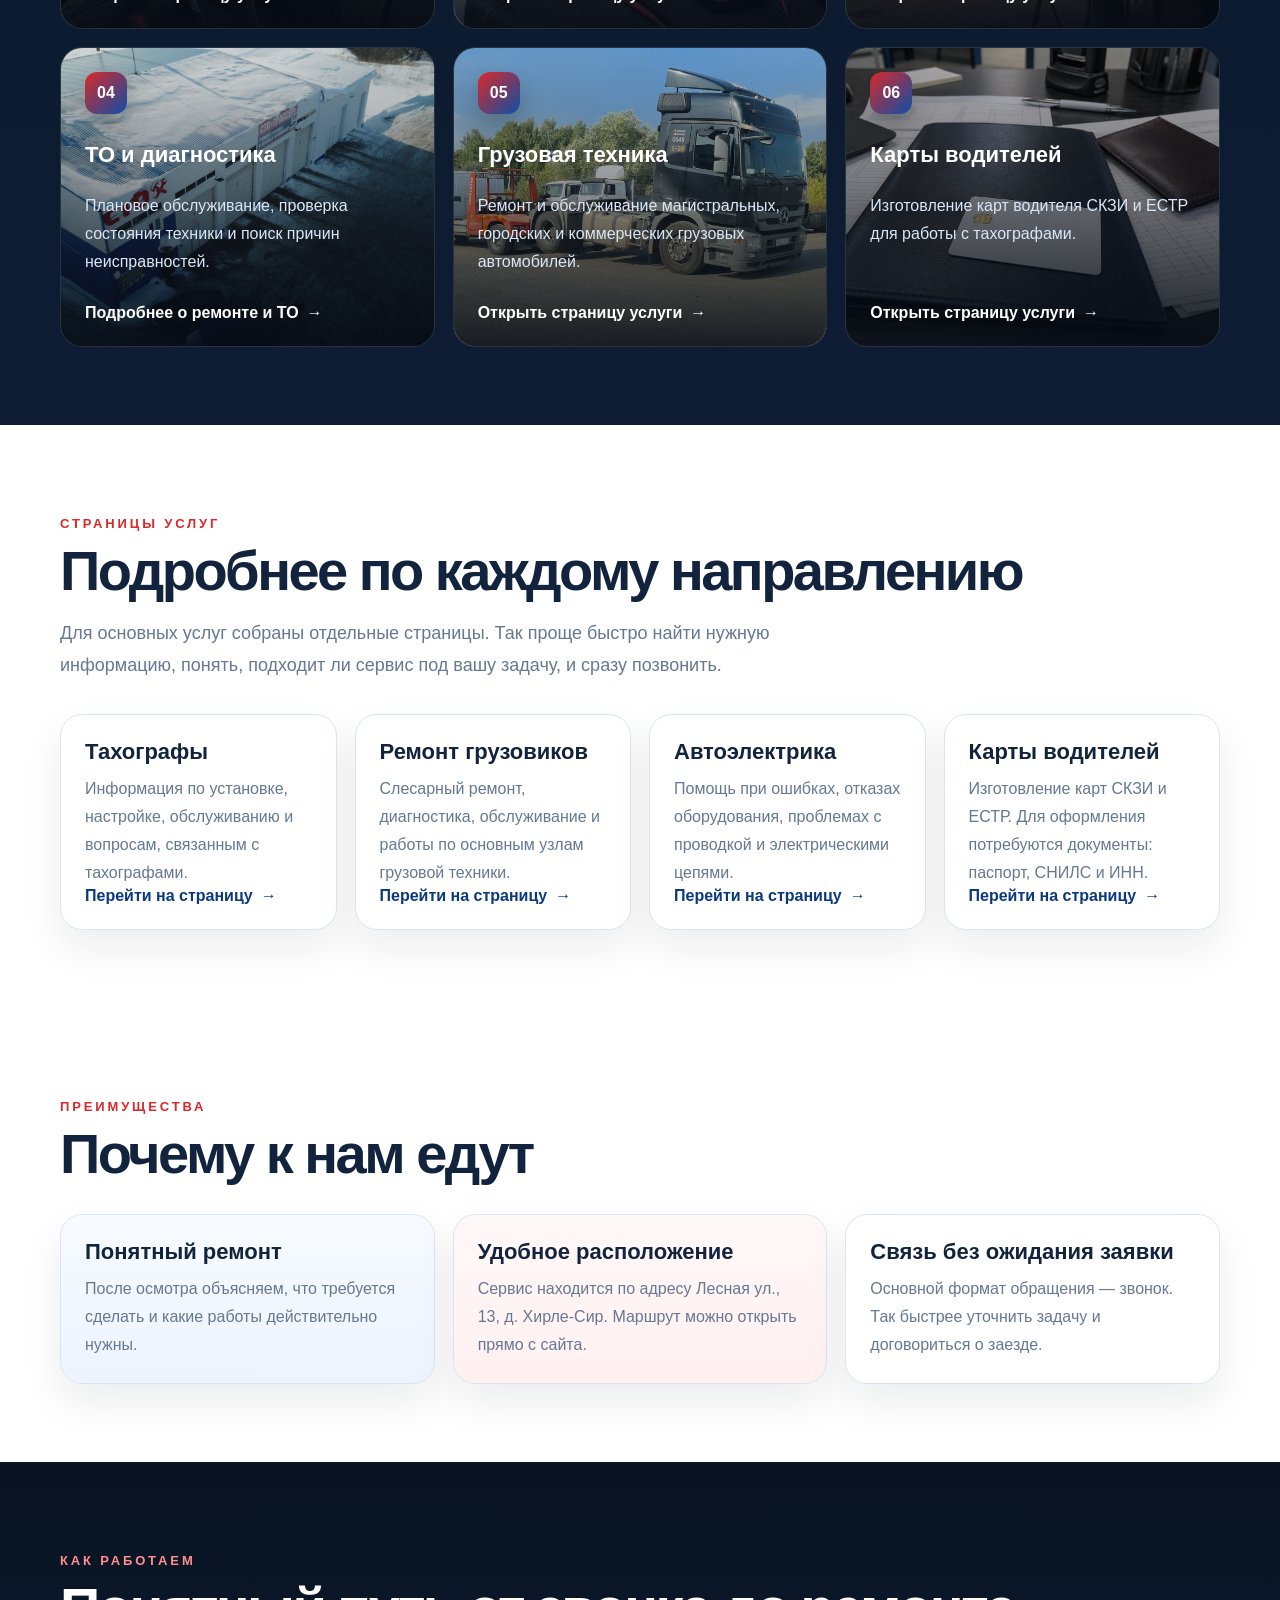
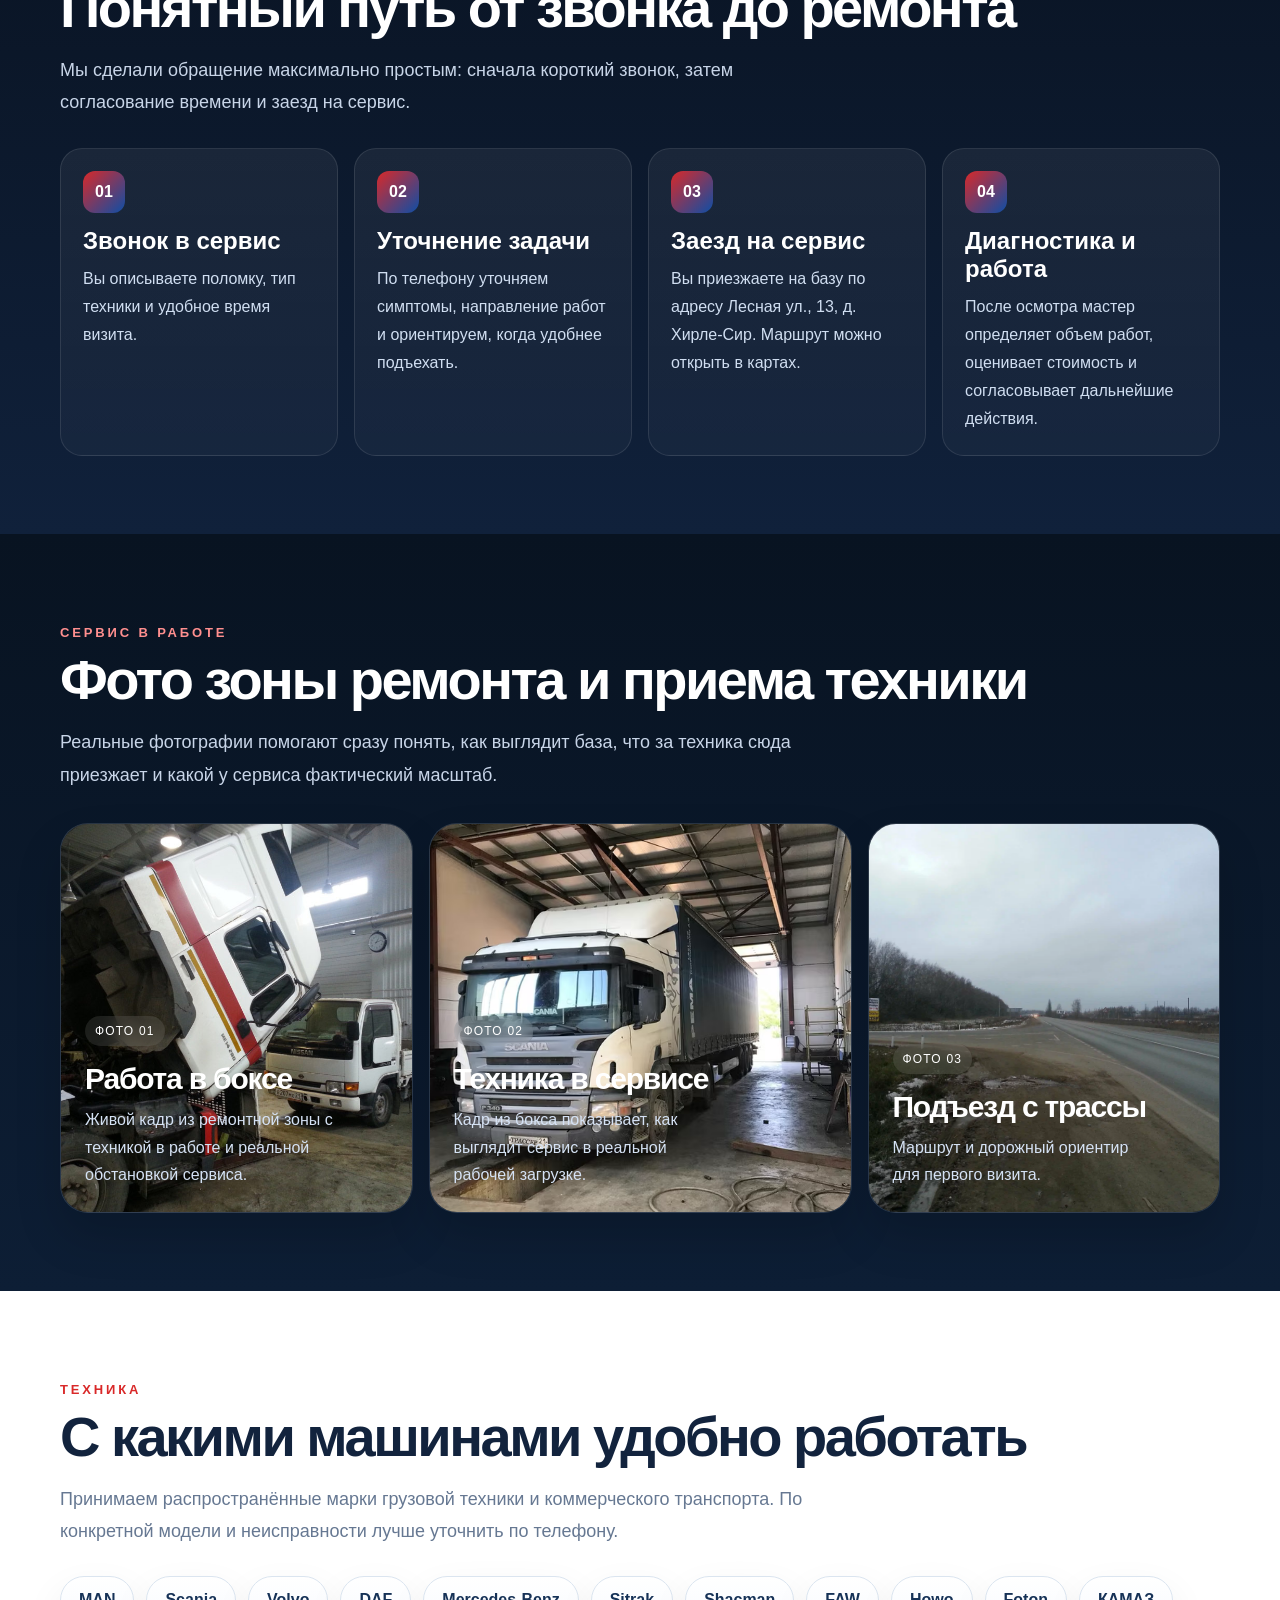
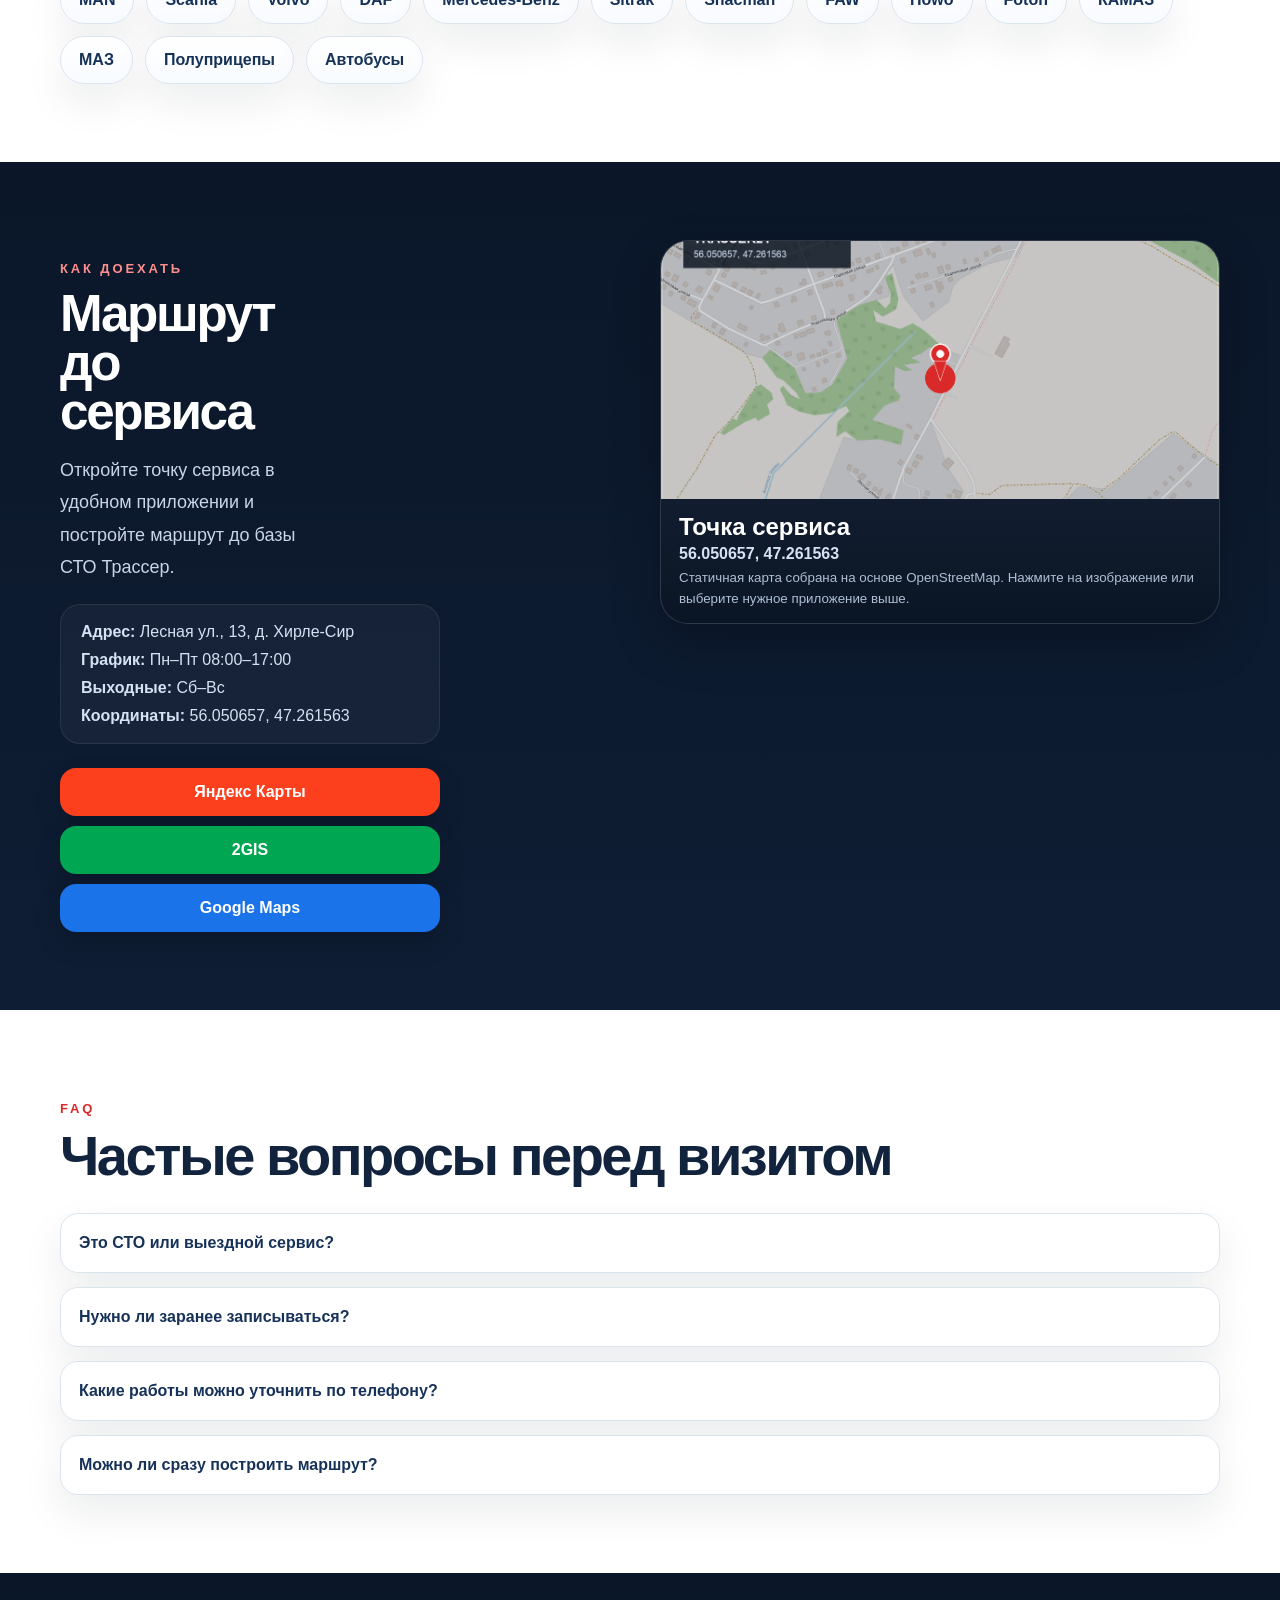
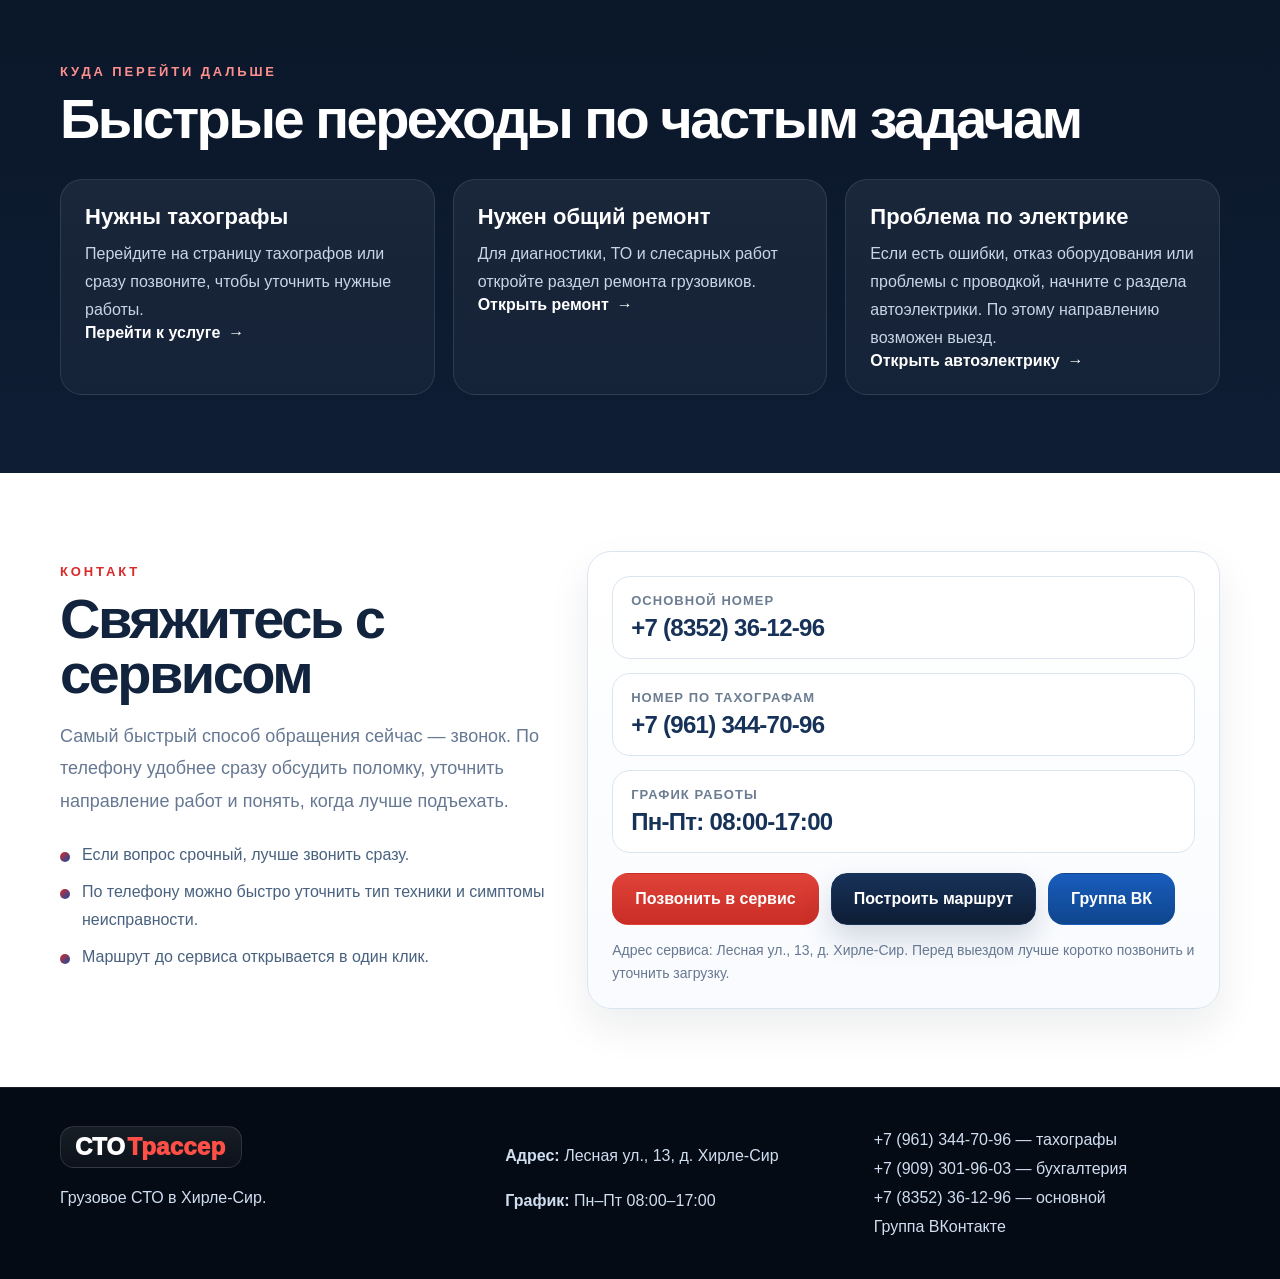
==== commit e15885c6: "Add Yandex Metrica" ====
--- a/index.html
+++ b/index.html
@@ -12,6 +12,31 @@
   <meta property="og:locale" content="ru_RU" />
   <meta property="og:url" content="https://trasser21.ru/" />
   <meta name="theme-color" content="#07111e" />
+  <script async src="https://www.googletagmanager.com/gtag/js?id=G-8RPGZBW94L"></script>
+  <script>
+    window.dataLayer = window.dataLayer || [];
+    function gtag(){dataLayer.push(arguments);}
+    gtag('js', new Date());
+    gtag('config', 'G-8RPGZBW94L');
+  </script>
+  <script type="text/javascript">
+    (function(m,e,t,r,i,k,a){
+      m[i]=m[i]||function(){(m[i].a=m[i].a||[]).push(arguments)};
+      m[i].l=1*new Date();
+      for (var j = 0; j < document.scripts.length; j++) {
+        if (document.scripts[j].src === r) { return; }
+      }
+      k=e.createElement(t),a=e.getElementsByTagName(t)[0],k.async=1,k.src=r,a.parentNode.insertBefore(k,a);
+    })(window, document, "script", "https://mc.yandex.ru/metrika/tag.js", "ym");
+
+    ym(110105073, "init", {
+      clickmap:true,
+      trackLinks:true,
+      accurateTrackBounce:true,
+      webvisor:true
+    });
+  </script>
+  <noscript><div><img src="https://mc.yandex.ru/watch/110105073" style="position:absolute; left:-9999px;" alt="" /></div></noscript>
   <link rel="stylesheet" href="styles.css" />
   <script type="application/ld+json">
     {
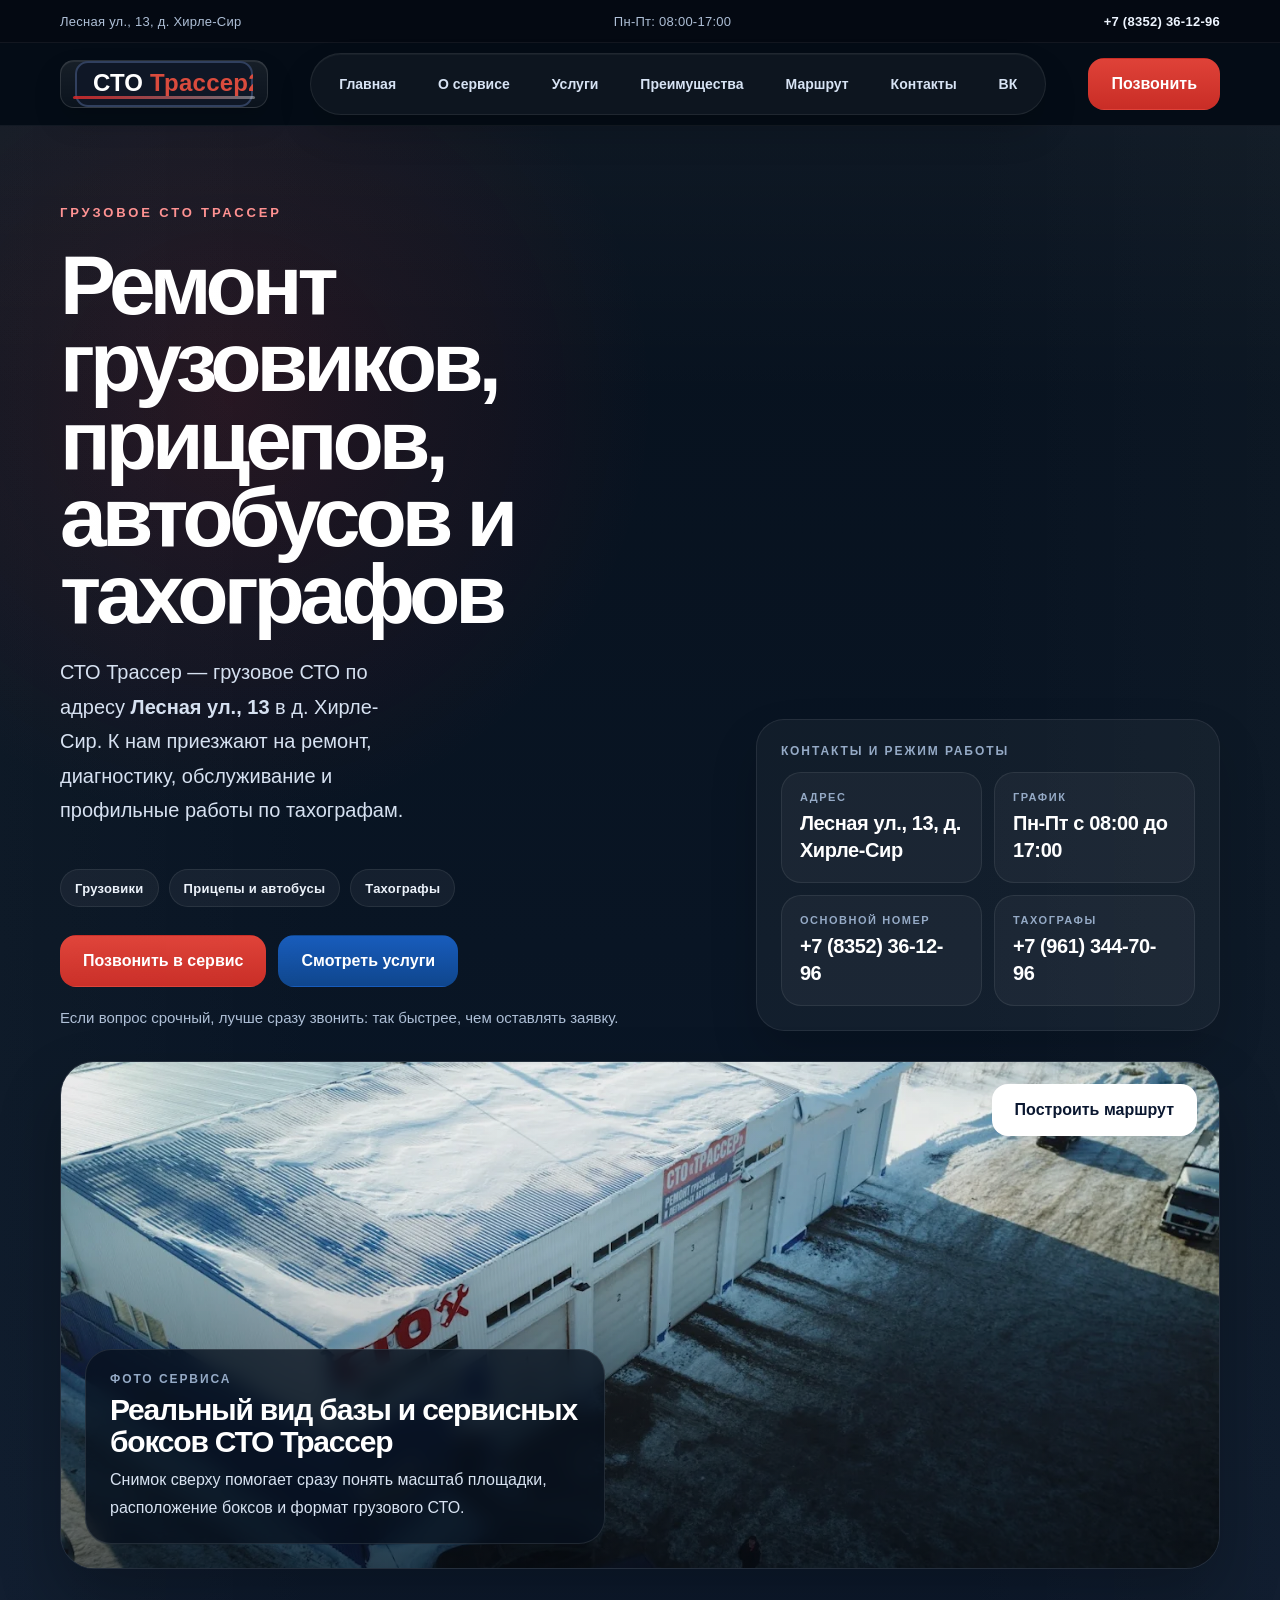
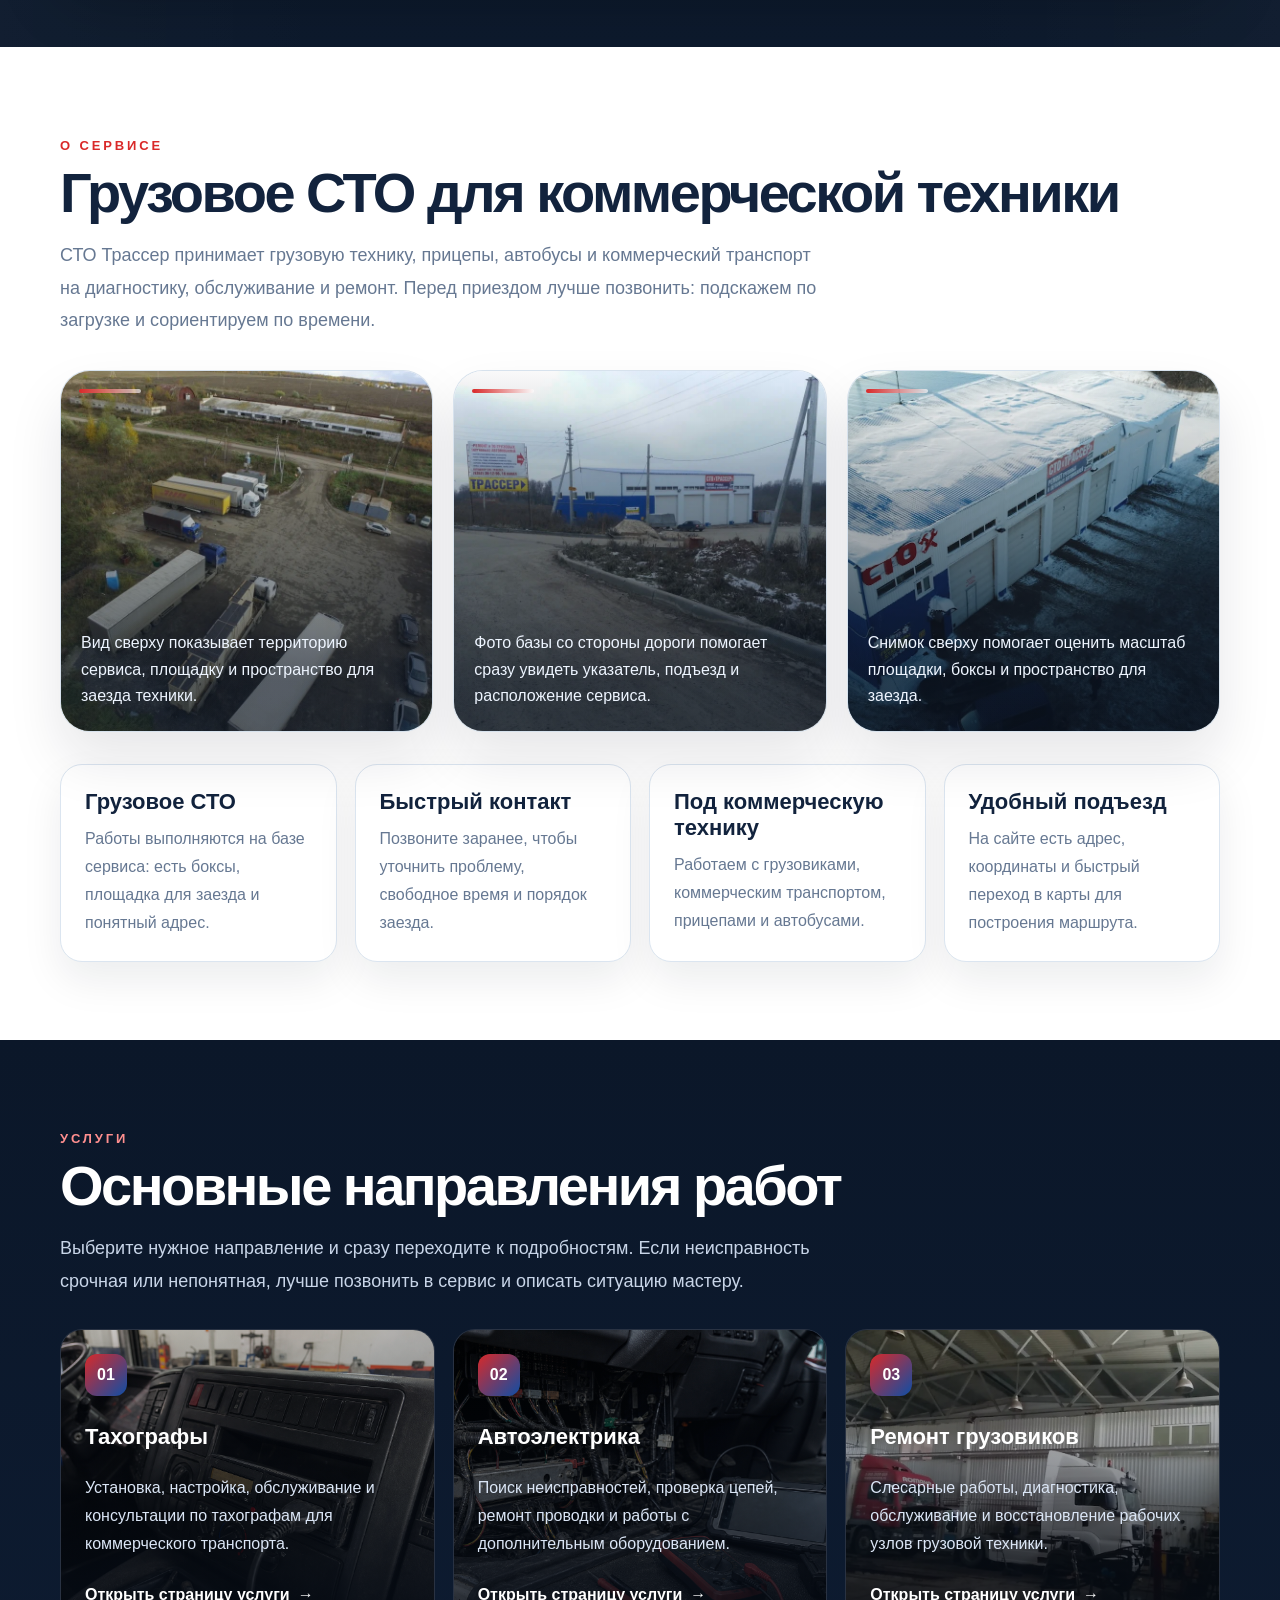
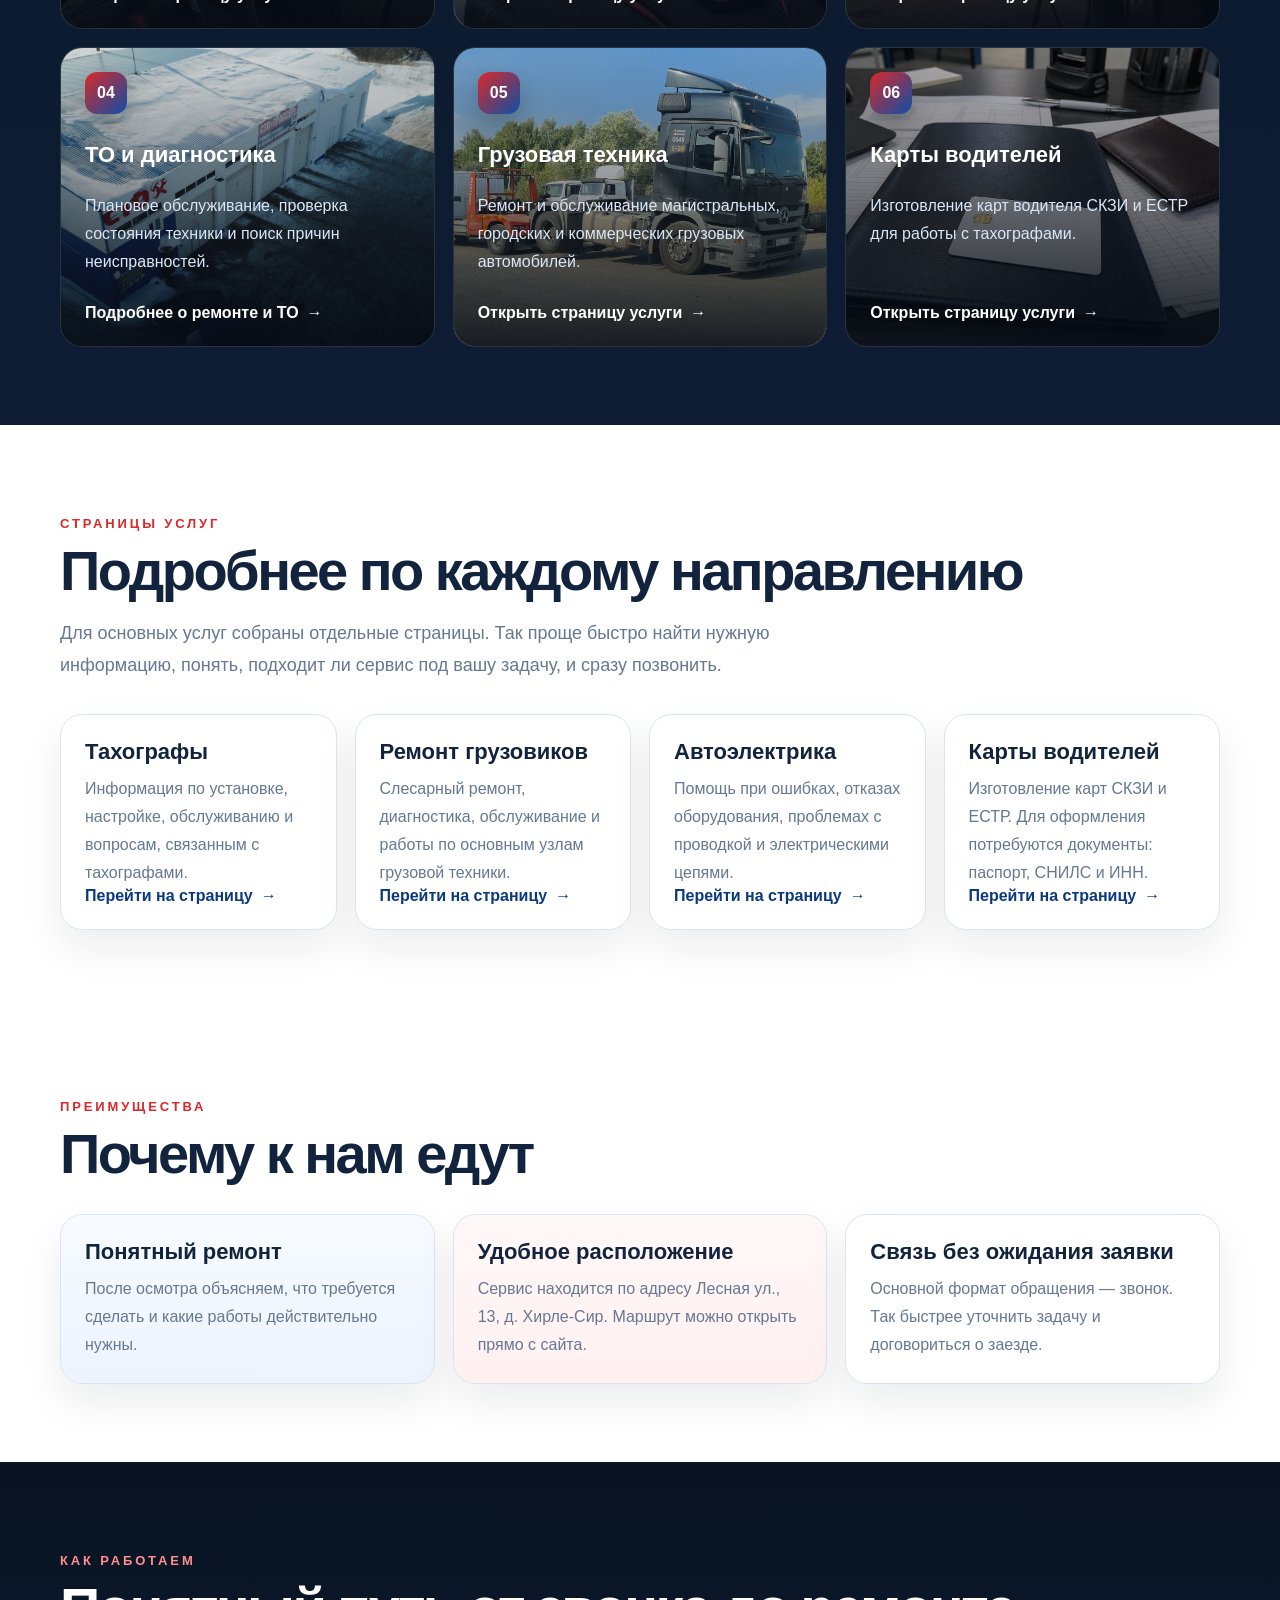
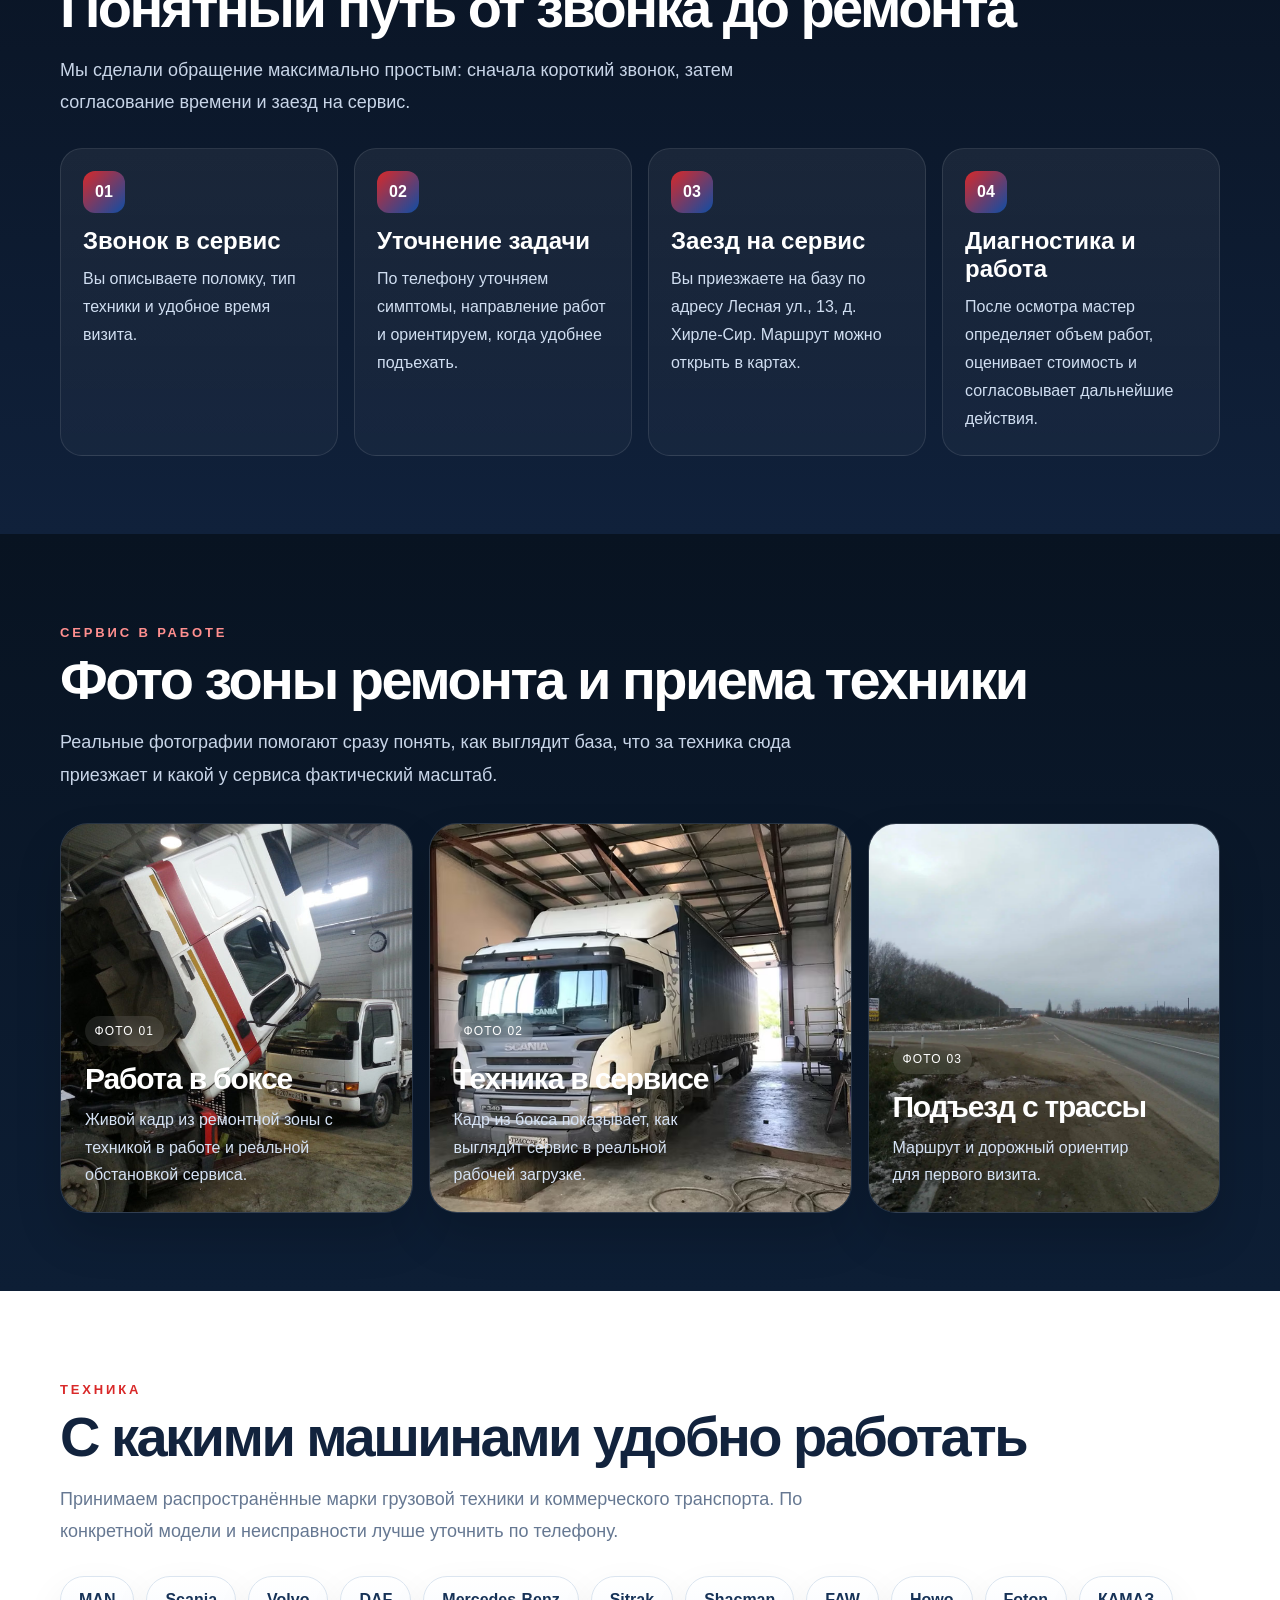
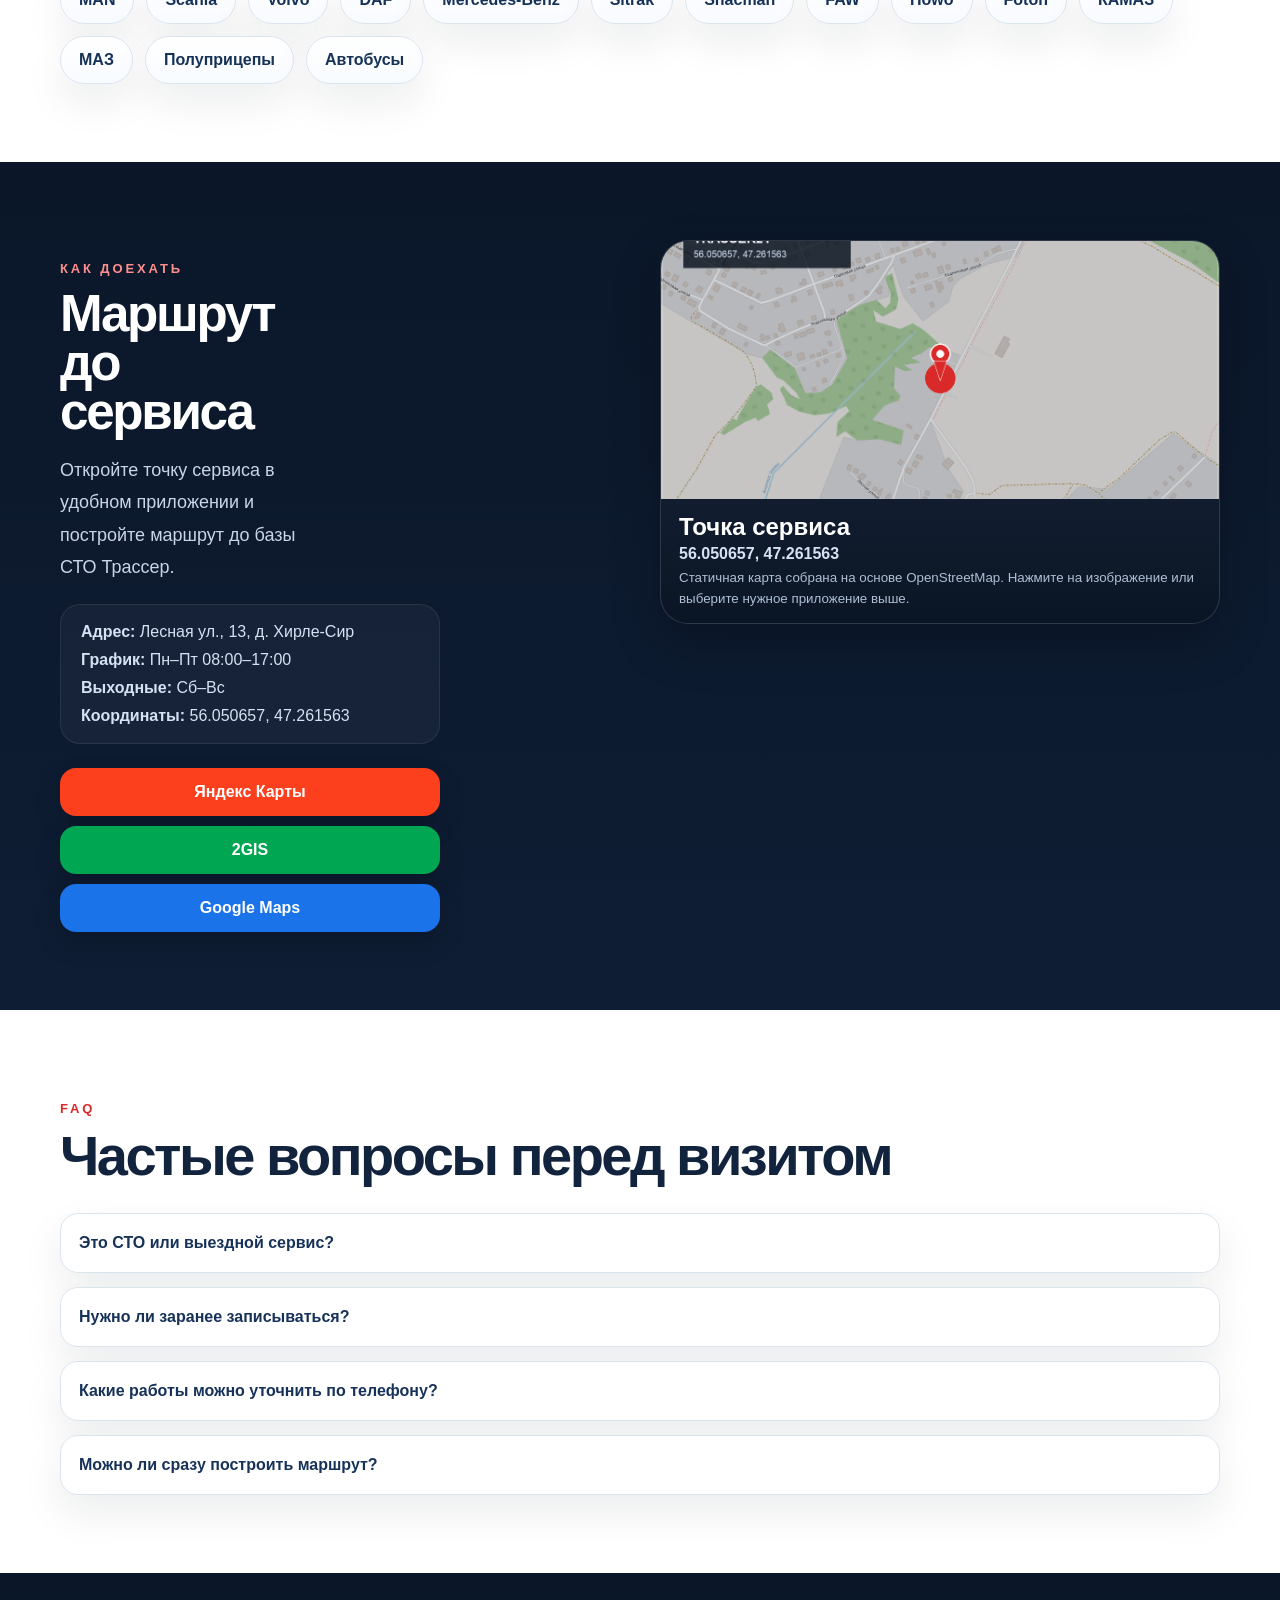
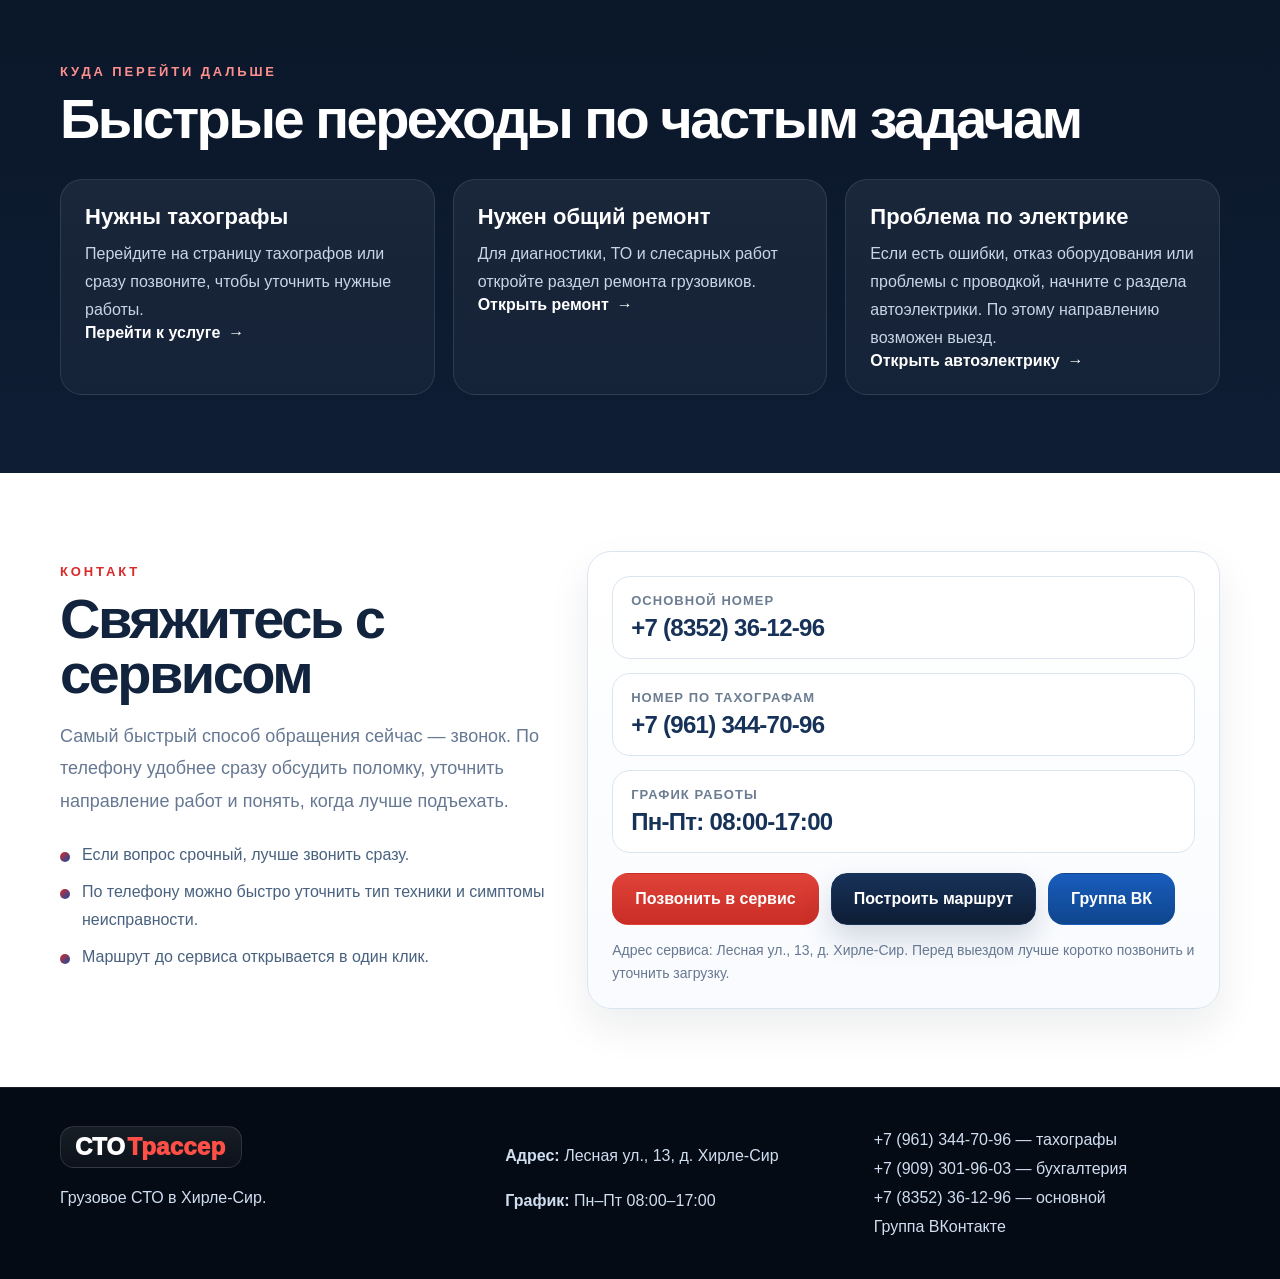
==== commit fe90ea36: "Update logo .  ink and aria-label in index.html" ====
--- a/index.html
+++ b/index.html
@@ -68,7 +68,7 @@
 
   <header class="header">
     <div class="container header__inner">
-      <a class="logo" href="#top">СТО <span>Трассер</span></a>
+      <a class="logo logo--brand" href="#top" aria-label="СТО Трассер21"><svg xmlns="http://www.w3.org/2000/svg" width="178" height="46" viewBox="0 0 178 46" role="img" aria-hidden="true"><rect x="1" y="1" width="176" height="44" rx="12" fill="#0f1726" stroke="#31405f" stroke-width="2"/><text x="18" y="30" fill="#ffffff" font-size="24" font-family="Arial, sans-serif" font-weight="700">СТО <tspan fill="#d94b3d">Трассер21</tspan></text></svg></a>
       <nav class="nav" id="nav">
         <a href="index.html">Главная</a>
         <a href="#about">О сервисе</a>
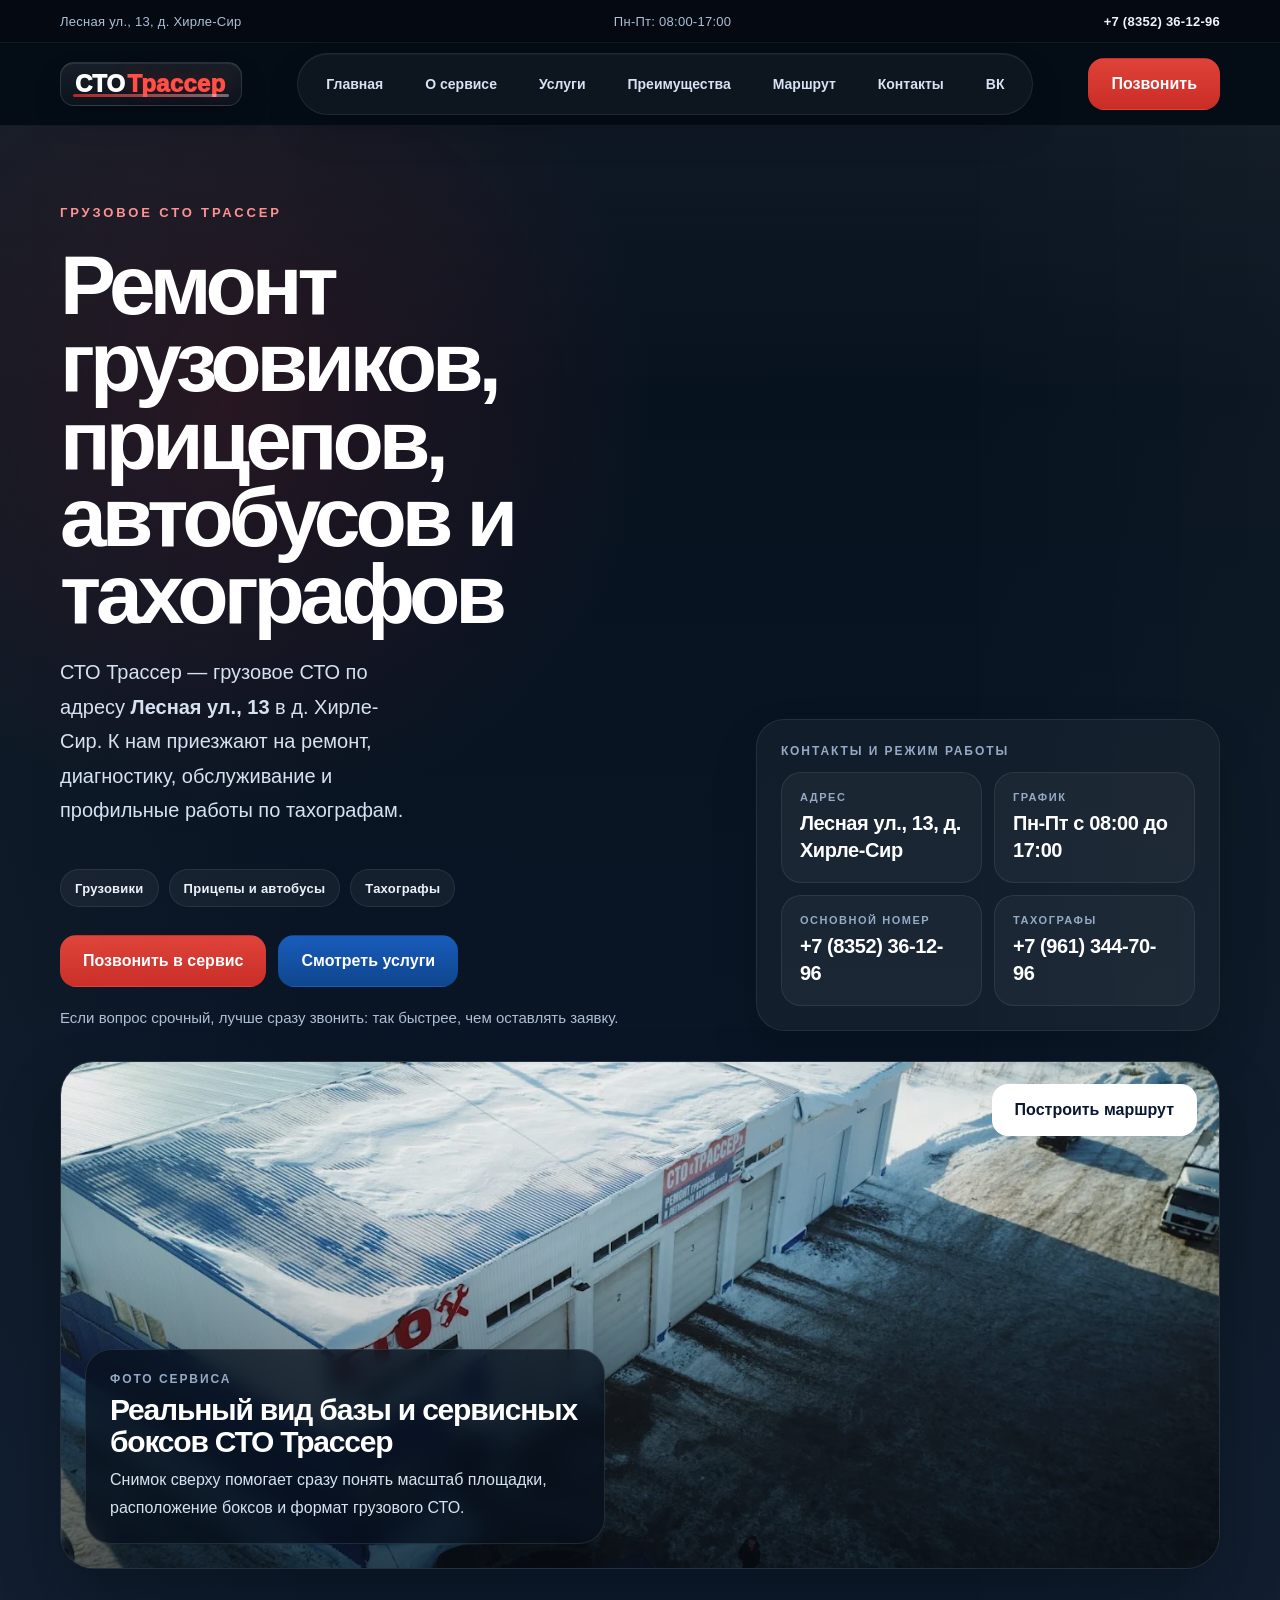
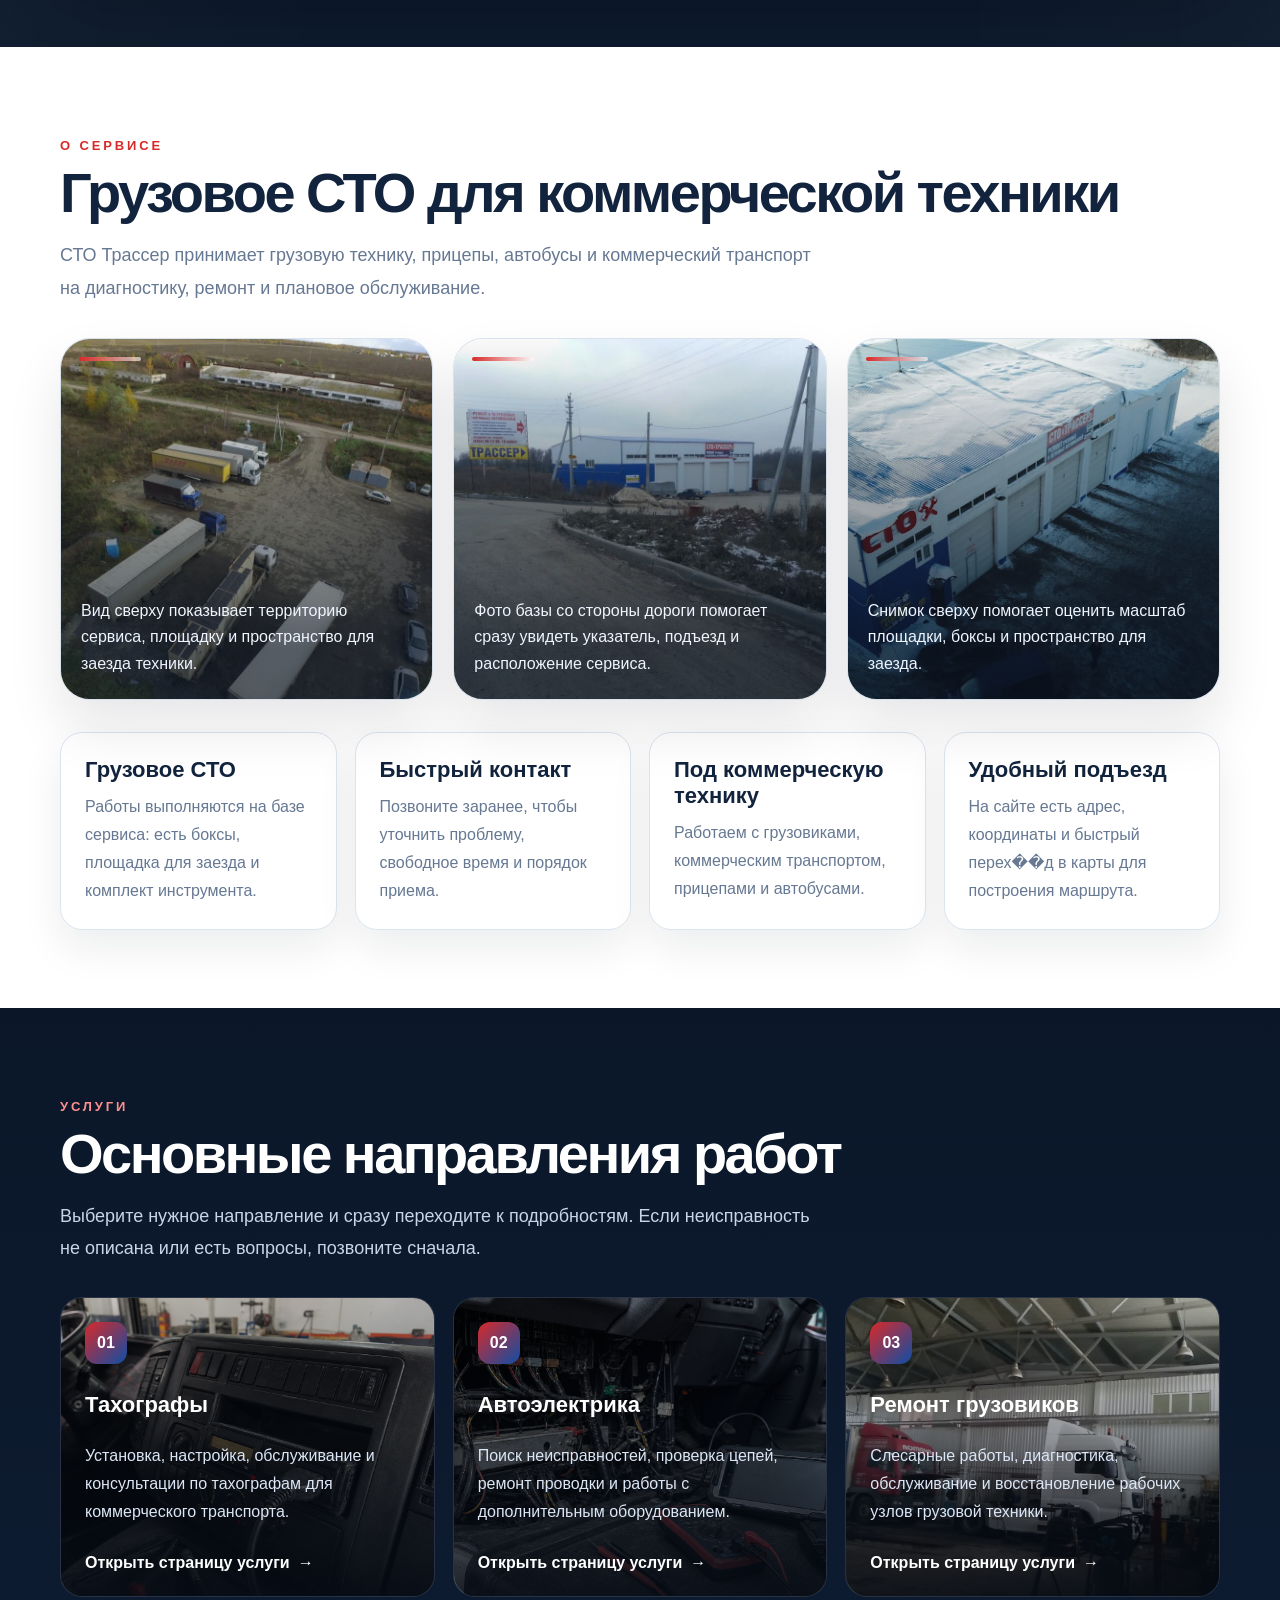
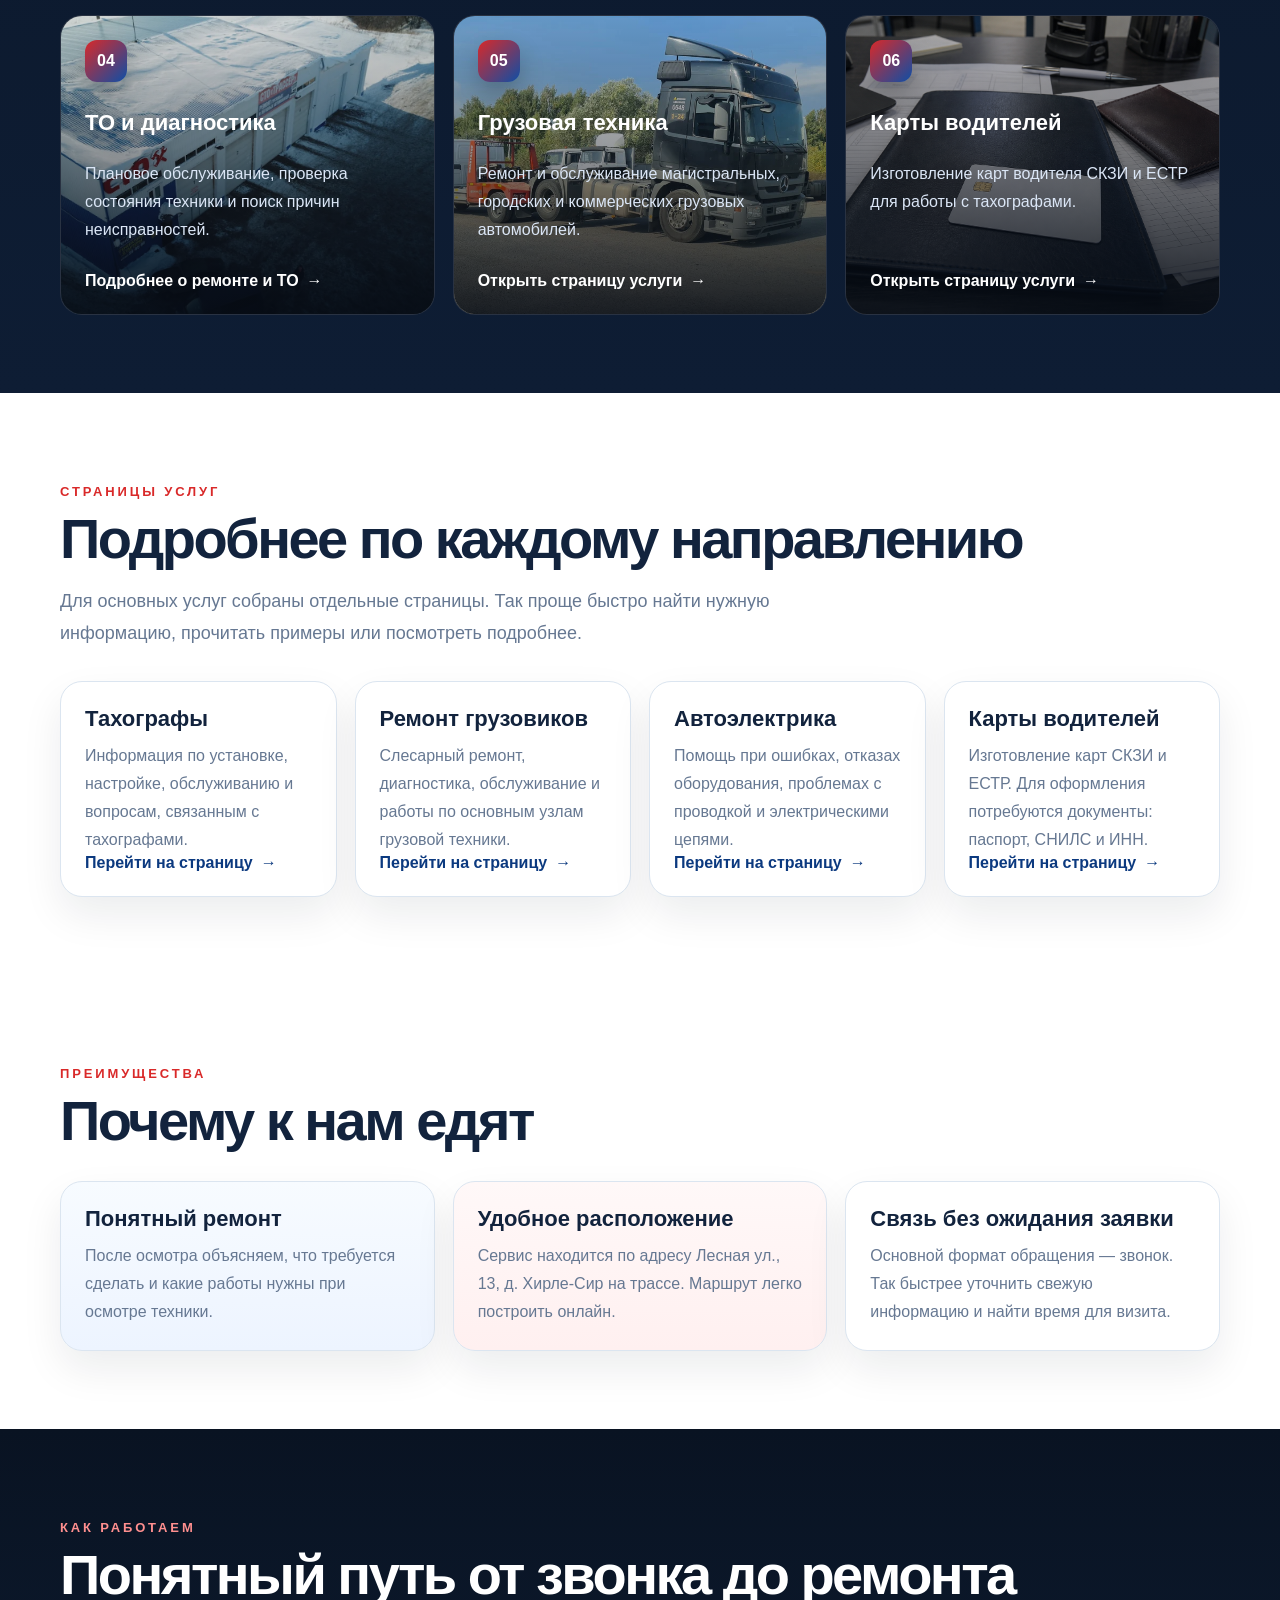
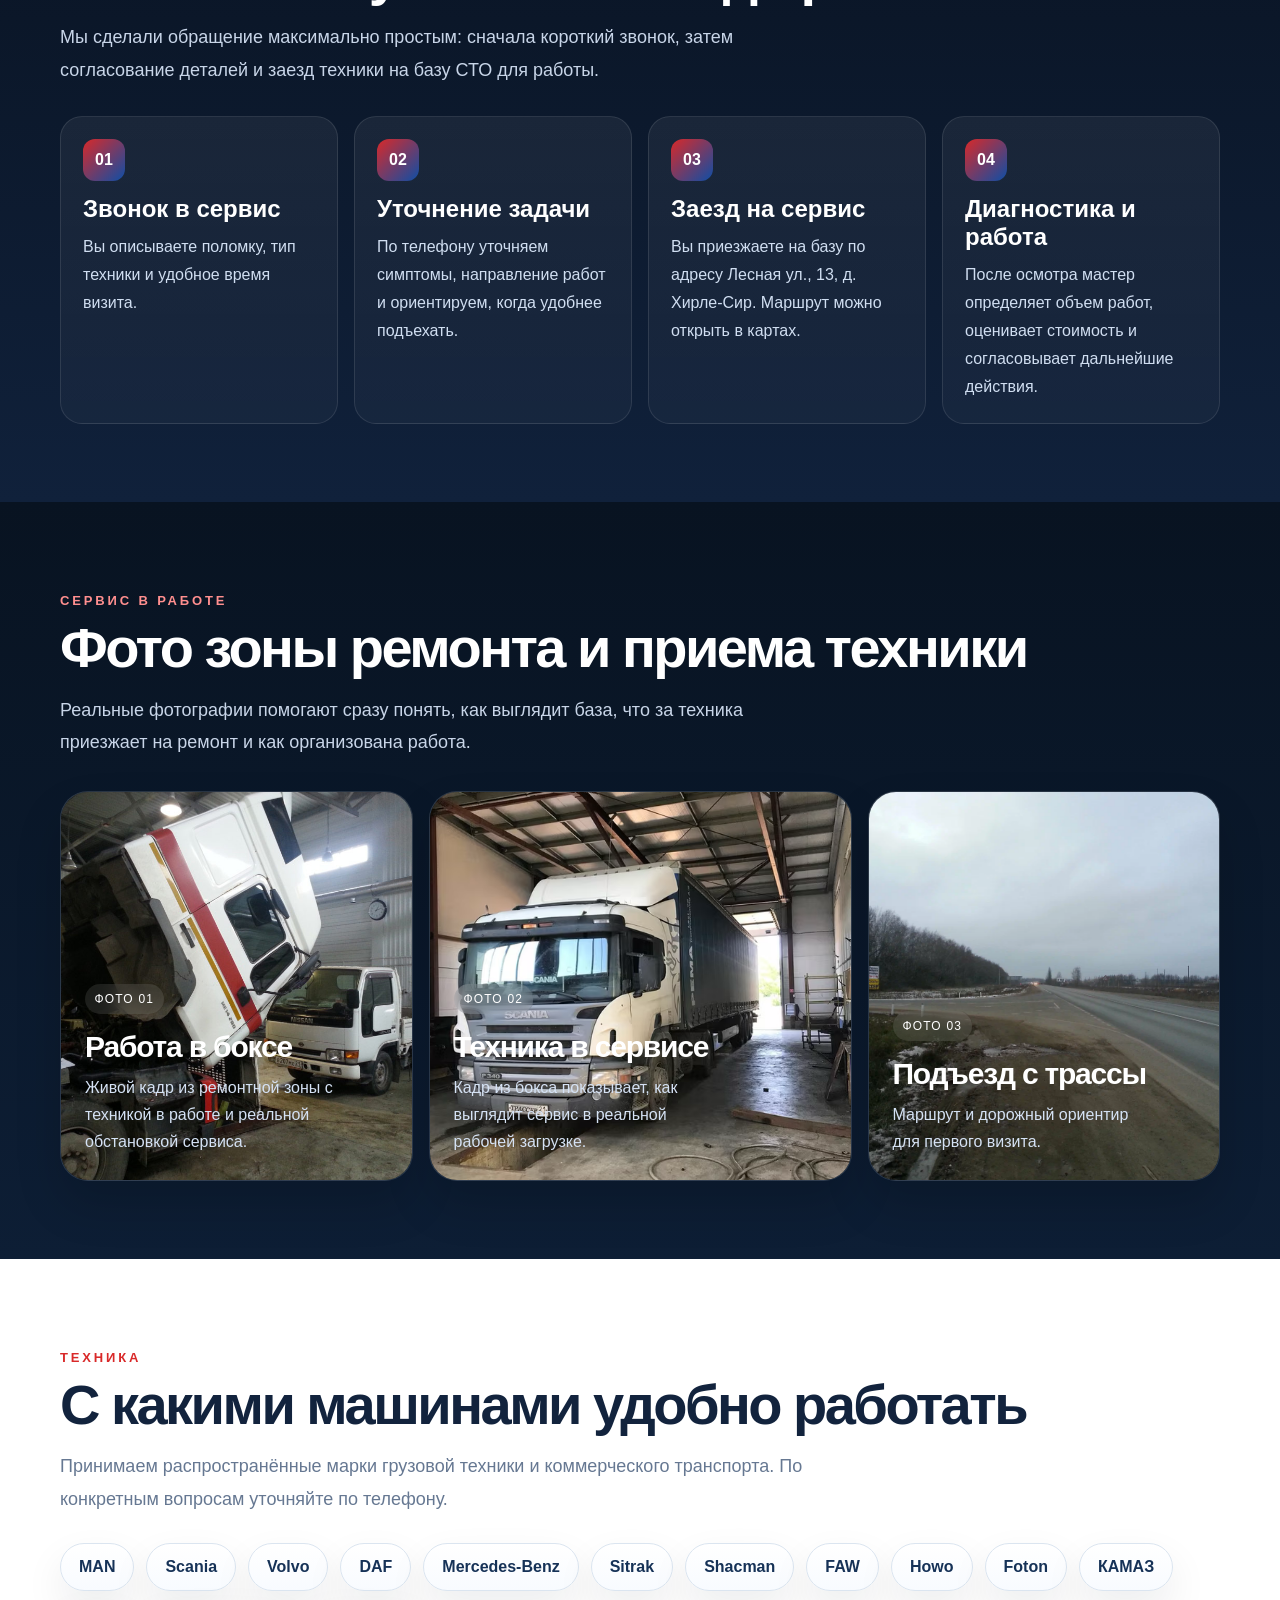
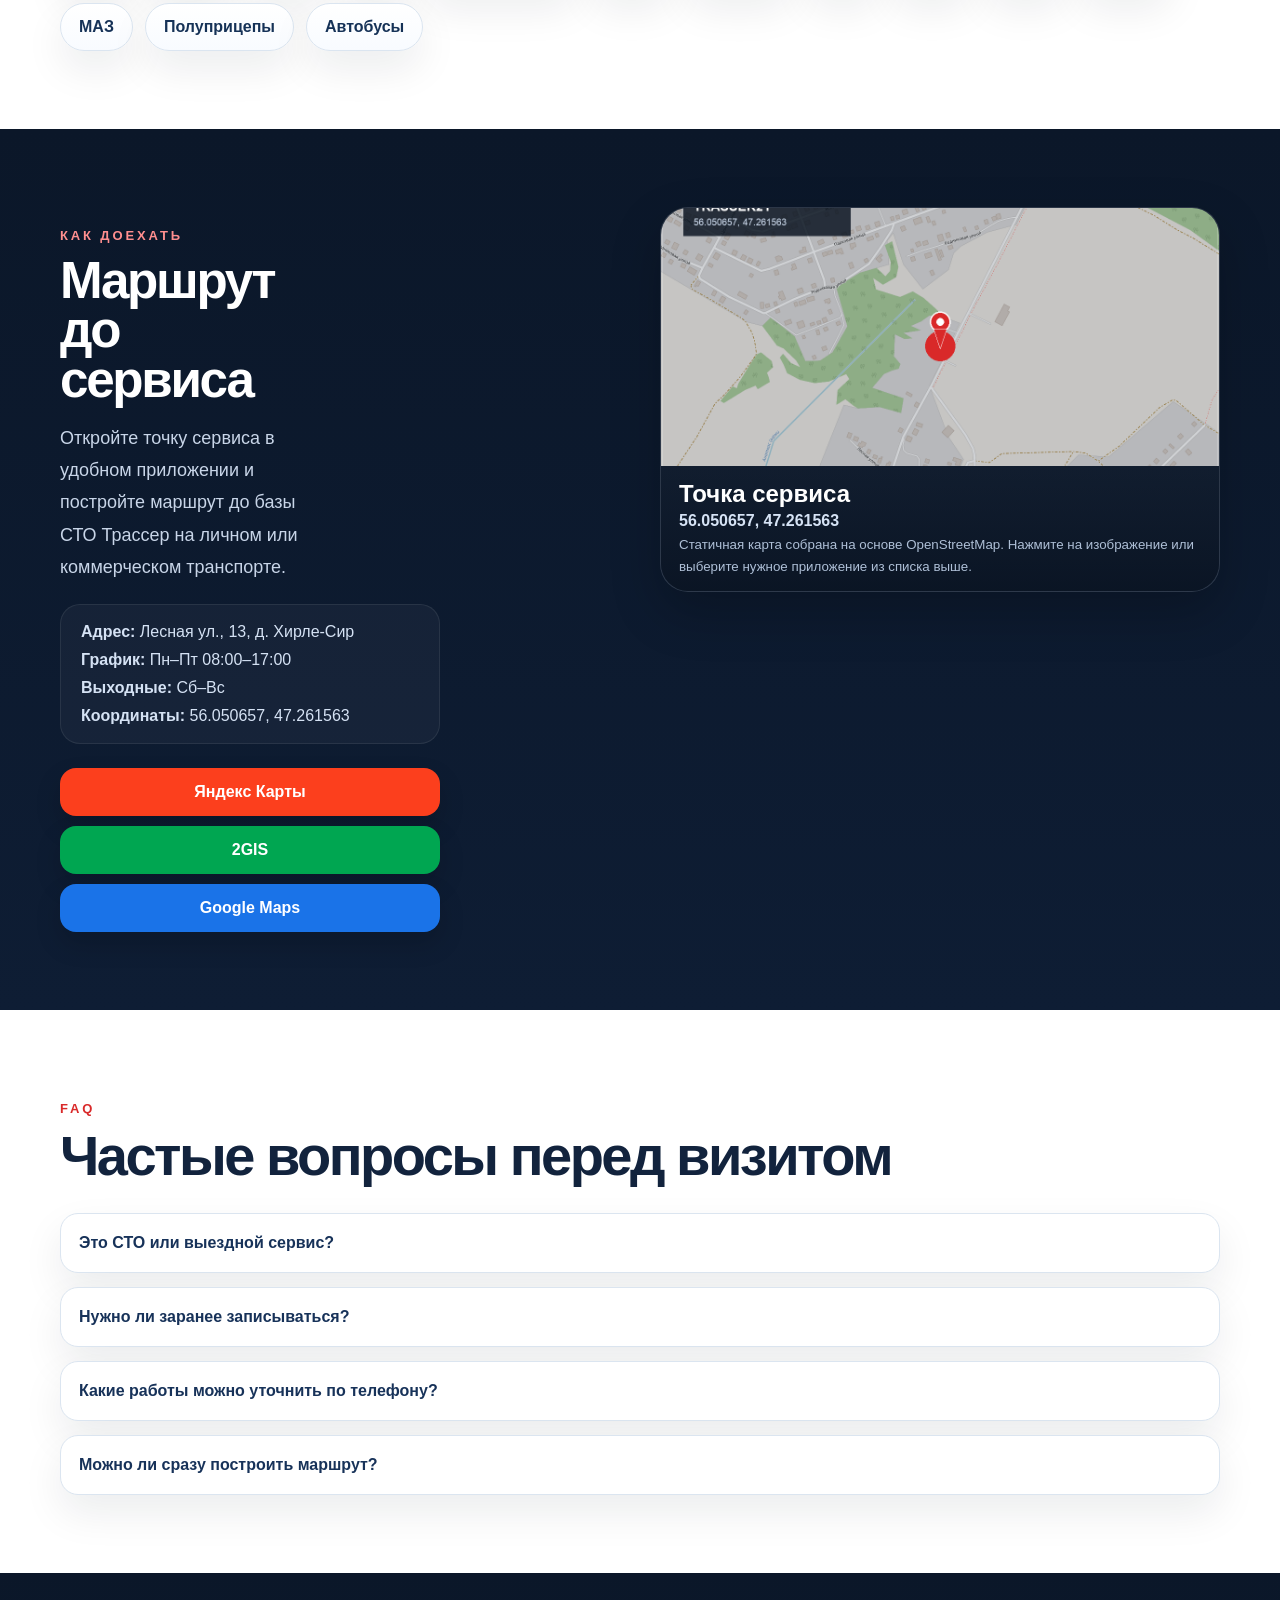
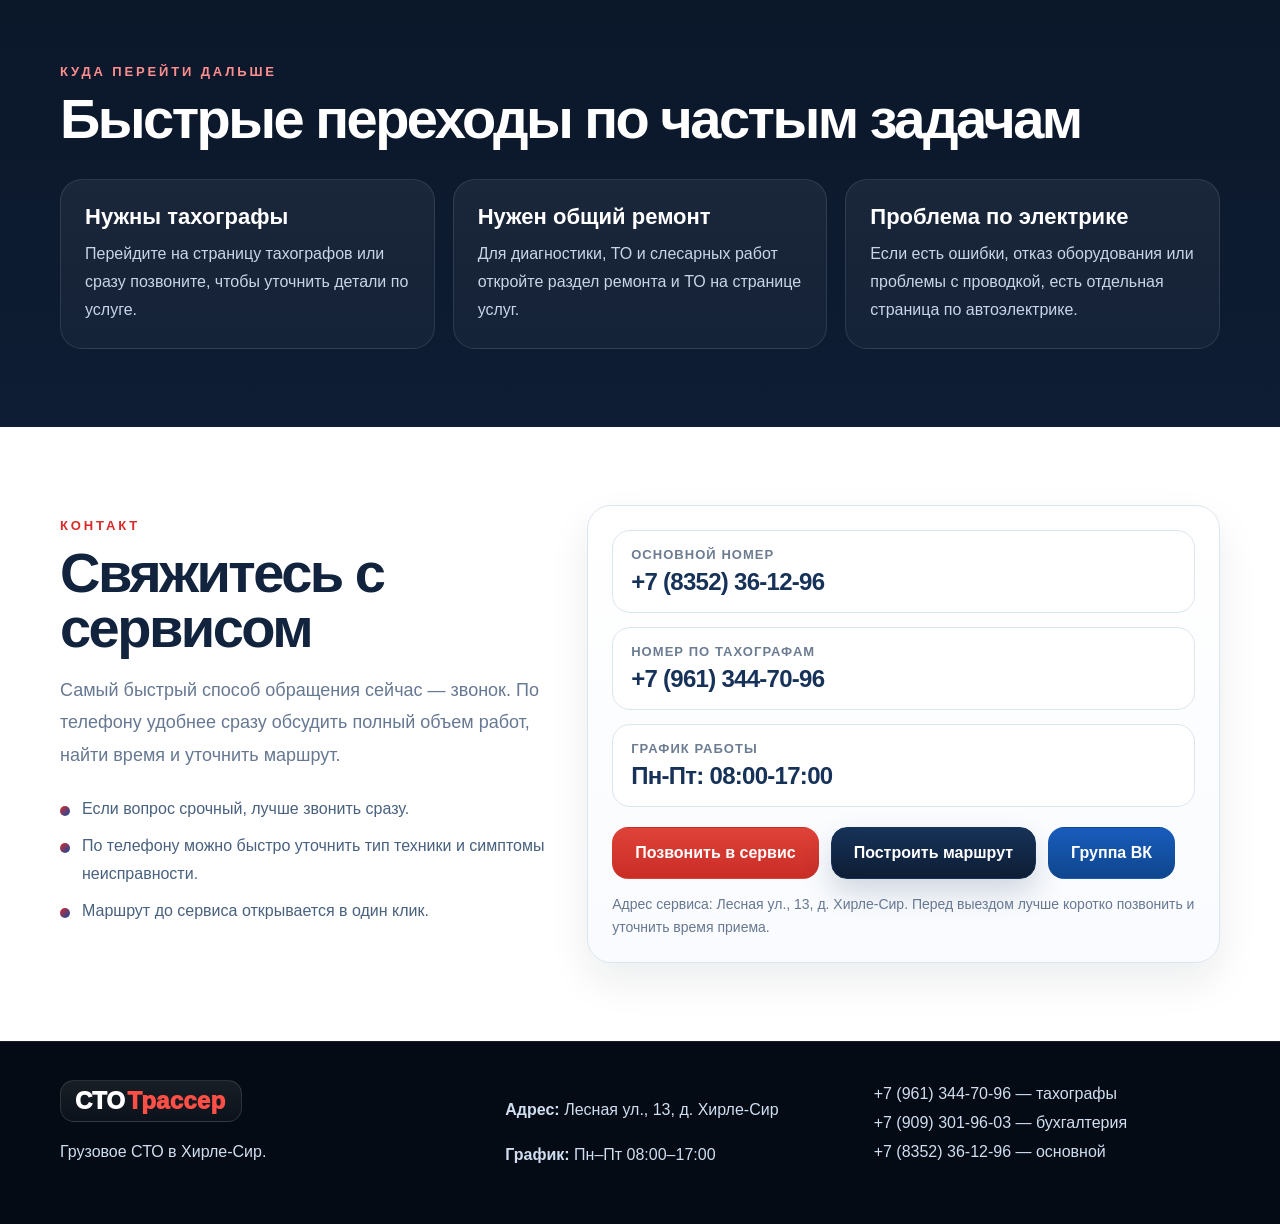
==== commit 8dfb128c: "Revert logo changes: remove SVG logo and aria-label, restore text logo" ====
--- a/index.html
+++ b/index.html
@@ -4,7 +4,7 @@
   <meta charset="UTF-8" />
   <meta name="viewport" content="width=device-width, initial-scale=1.0" />
   <title>СТО Трассер — грузовое СТО в Хирле-Сир</title>
-  <meta name="description" content="Грузовое СТО Трассер: ремонт грузовиков, прицепов, автобусов, тахографы и карты водителей по адресу Лесная ул., 13, д. Хирле-Сир." />
+  <meta name="description" content="Грузовое СТО Трассер: ремонт грузовиков, прицепов, автобусов, тахографы и карты водителя. Адрес: Лесная ул., 13, д. Хирле-Сир." />
   <meta name="format-detection" content="telephone=yes" />
   <meta property="og:title" content="СТО Трассер — грузовое СТО в Хирле-Сир" />
   <meta property="og:description" content="Грузовое СТО: ремонт, диагностика, обслуживание, тахографы, карты водителей и автоэлектрика." />
@@ -68,7 +68,7 @@
 
   <header class="header">
     <div class="container header__inner">
-      <a class="logo logo--brand" href="#top" aria-label="СТО Трассер21"><svg xmlns="http://www.w3.org/2000/svg" width="178" height="46" viewBox="0 0 178 46" role="img" aria-hidden="true"><rect x="1" y="1" width="176" height="44" rx="12" fill="#0f1726" stroke="#31405f" stroke-width="2"/><text x="18" y="30" fill="#ffffff" font-size="24" font-family="Arial, sans-serif" font-weight="700">СТО <tspan fill="#d94b3d">Трассер21</tspan></text></svg></a>
+      <a class="logo" href="#top">СТО <span>Трассер</span></a>
       <nav class="nav" id="nav">
         <a href="index.html">Главная</a>
         <a href="#about">О сервисе</a>
@@ -155,7 +155,7 @@
       <div class="container">
         <p class="eyebrow eyebrow--red">О сервисе</p>
         <h2>Грузовое СТО для коммерческой техники</h2>
-        <p class="section__lead">СТО Трассер принимает грузовую технику, прицепы, автобусы и коммерческий транспорт на диагностику, обслуживание и ремонт. Перед приездом лучше позвонить: подскажем по загрузке и сориентируем по времени.</p>
+        <p class="section__lead">СТО Трассер принимает грузовую технику, прицепы, автобусы и коммерческий транспорт на диагностику, ремонт и плановое обслуживание.</p>
         <div class="service-photos">
           <figure
             class="service-photos__item"
@@ -190,15 +190,15 @@
             tabindex="0"
             aria-label="Открыть фото территории сервиса сверху"
           >
-            <img class="service-photos__image service-photos__image--aerial-new" src="assets/service-exterior-aerial-new.webp" alt="Территория сервиса СТО Трассер с новым видом сверху" />
+            <img class="service-photos__image service-photos__image--aerial-new" src="assets/service-exterior-aerial-new.webp" alt="Территория сервиса СТО Трассер сверху" />
             <figcaption>Снимок сверху помогает оценить масштаб площадки, боксы и пространство для заезда.</figcaption>
           </figure>
         </div>
         <div class="cards cards--4">
-          <article class="card"><h3>Грузовое СТО</h3><p>Работы выполняются на базе сервиса: есть боксы, площадка для заезда и понятный адрес.</p></article>
-          <article class="card"><h3>Быстрый контакт</h3><p>Позвоните заранее, чтобы уточнить проблему, свободное время и порядок заезда.</p></article>
+          <article class="card"><h3>Грузовое СТО</h3><p>Работы выполняются на базе сервиса: есть боксы, площадка для заезда и комплект инструмента.</p></article>
+          <article class="card"><h3>Быстрый контакт</h3><p>Позвоните заранее, чтобы уточнить проблему, свободное время и порядок приема.</p></article>
           <article class="card"><h3>Под коммерческую технику</h3><p>Работаем с грузовиками, коммерческим транспортом, прицепами и автобусами.</p></article>
-          <article class="card"><h3>Удобный подъезд</h3><p>На сайте есть адрес, координаты и быстрый переход в карты для построения маршрута.</p></article>
+          <article class="card"><h3>Удобный подъезд</h3><p>На сайте есть адрес, координаты и быстрый перех��д в карты для построения маршрута.</p></article>
         </div>
       </div>
     </section>
@@ -207,7 +207,7 @@
       <div class="container">
         <p class="eyebrow">Услуги</p>
         <h2>Основные направления работ</h2>
-        <p class="section__lead section__lead--dark">Выберите нужное направление и сразу переходите к подробностям. Если неисправность срочная или непонятная, лучше позвонить в сервис и описать ситуацию мастеру.</p>
+        <p class="section__lead section__lead--dark">Выберите нужное направление и сразу переходите к подробностям. Если неисправность не описана или есть вопросы, позвоните сначала.</p>
         <div class="cards cards--3">
           <article class="card card--dark card--service card--service-photo card--service-tachographs">
             <span class="num">01</span>
@@ -253,7 +253,7 @@
       <div class="container">
         <p class="eyebrow eyebrow--red">Страницы услуг</p>
         <h2>Подробнее по каждому направлению</h2>
-        <p class="section__lead">Для основных услуг собраны отдельные страницы. Так проще быстро найти нужную информацию, понять, подходит ли сервис под вашу задачу, и сразу позвонить.</p>
+        <p class="section__lead">Для основных услуг собраны отдельные страницы. Так проще быстро найти нужную информацию, прочитать примеры или посмотреть подробнее.</p>
         <div class="cards cards--4">
           <article class="card">
             <h3>Тахографы</h3>
@@ -282,11 +282,11 @@
     <section class="section section--light" id="advantages">
       <div class="container">
         <p class="eyebrow eyebrow--red">Преимущества</p>
-        <h2>Почему к нам едут</h2>
+        <h2>Почему к нам едят</h2>
         <div class="cards cards--3">
-          <article class="card card--accent-blue"><h3>Понятный ремонт</h3><p>После осмотра объясняем, что требуется сделать и какие работы действительно нужны.</p></article>
-          <article class="card card--accent-red"><h3>Удобное расположение</h3><p>Сервис находится по адресу Лесная ул., 13, д. Хирле-Сир. Маршрут можно открыть прямо с сайта.</p></article>
-          <article class="card"><h3>Связь без ожидания заявки</h3><p>Основной формат обращения — звонок. Так быстрее уточнить задачу и договориться о заезде.</p></article>
+          <article class="card card--accent-blue"><h3>Понятный ремонт</h3><p>После осмотра объясняем, что требуется сделать и какие работы нужны при осмотре техники.</p></article>
+          <article class="card card--accent-red"><h3>Удобное расположение</h3><p>Сервис находится по адресу Лесная ул., 13, д. Хирле-Сир на трассе. Маршрут легко построить онлайн.</p></article>
+          <article class="card"><h3>Связь без ожидания заявки</h3><p>Основной формат обращения — звонок. Так быстрее уточнить свежую информацию и найти время для визита.</p></article>
         </div>
       </div>
     </section>
@@ -295,7 +295,7 @@
       <div class="container">
         <p class="eyebrow">Как работаем</p>
         <h2>Понятный путь от звонка до ремонта</h2>
-        <p class="section__lead section__lead--dark">Мы сделали обращение максимально простым: сначала короткий звонок, затем согласование времени и заезд на сервис.</p>
+        <p class="section__lead section__lead--dark">Мы сделали обращение максимально простым: сначала короткий звонок, затем согласование деталей и заезд техники на базу СТО для работы.</p>
         <div class="process-grid">
           <article class="process-card">
             <span class="num">01</span>
@@ -325,7 +325,7 @@
       <div class="container">
         <p class="eyebrow">Сервис в работе</p>
         <h2>Фото зоны ремонта и приема техники</h2>
-        <p class="section__lead section__lead--dark">Реальные фотографии помогают сразу понять, как выглядит база, что за техника сюда приезжает и какой у сервиса фактический масштаб.</p>
+        <p class="section__lead section__lead--dark">Реальные фотографии помогают сразу понять, как выглядит база, что за техника приезжает на ремонт и как организована работа.</p>
         <div class="gallery">
           <article
             class="gallery__card gallery__card--photo"
@@ -336,7 +336,7 @@
             tabindex="0"
             aria-label="Открыть фото ремонтного бокса"
           >
-            <img class="gallery__image gallery__image--interior" src="assets/service-bay-engine.jpg" alt="Грузовая техника в ремонтном боксе СТО Трассер во время обслуживания" />
+            <img class="gallery__image gallery__image--interior" src="assets/service-bay-engine.jpg" alt="Грузовая техника в ремонтном боксе СТО Трассер в процессе ремонта" />
             <div class="gallery__content">
               <span>Фото 01</span>
               <strong>Работа в боксе</strong>
@@ -383,7 +383,7 @@
       <div class="container">
         <p class="eyebrow eyebrow--red">Техника</p>
         <h2>С какими машинами удобно работать</h2>
-        <p class="section__lead">Принимаем распространённые марки грузовой техники и коммерческого транспорта. По конкретной модели и неисправности лучше уточнить по телефону.</p>
+        <p class="section__lead">Принимаем распространённые марки грузовой техники и коммерческого транспорта. По конкретным вопросам уточняйте по телефону.</p>
         <div class="brand-list" aria-label="Примеры техники">
           <span>MAN</span>
           <span>Scania</span>
@@ -408,7 +408,7 @@
         <div class="route__content">
           <p class="eyebrow">Как доехать</p>
           <h2>Маршрут до сервиса</h2>
-          <p class="section__lead section__lead--dark">Откройте точку сервиса в удобном приложении и постройте маршрут до базы СТО Трассер.</p>
+          <p class="section__lead section__lead--dark">Откройте точку сервиса в удобном приложении и постройте маршрут до базы СТО Трассер на личном или коммерческом транспорте.</p>
           <div class="route__info">
             <p><strong>Адрес:</strong> Лесная ул., 13, д. Хирле-Сир</p>
             <p><strong>График:</strong> Пн–Пт 08:00–17:00</p>
@@ -423,12 +423,12 @@
         </div>
         <figure class="route-map-card">
           <a class="route-map-card__link" target="_blank" rel="noopener" href="https://yandex.ru/maps/?pt=47.261563,56.050657&z=17&l=map">
-            <img class="route-map-card__image" src="assets/service-location-map.png" alt="Статичная карта с точкой сервиса СТО Трассер по координатам 56.050657, 47.261563" />
+            <img class="route-map-card__image" src="assets/service-location-map.png" alt="Статичная карта с точкой сервиса СТО Трассер по координатам" />
           </a>
           <figcaption class="route-map-card__caption">
             <strong>Точка сервиса</strong>
             <span>56.050657, 47.261563</span>
-            <small>Статичная карта собрана на основе OpenStreetMap. Нажмите на изображение или выберите нужное приложение выше.</small>
+            <small>Статичная карта собрана на основе OpenStreetMap. Нажмите на изображение или выберите нужное приложение из списка выше.</small>
           </figcaption>
         </figure>
       </div>
@@ -441,7 +441,7 @@
         <div class="faq">
           <details class="faq__item">
             <summary>Это СТО или выездной сервис?</summary>
-            <p>Основные работы выполняются на базе СТО по адресу Лесная ул., 13, д. Хирле-Сир. Также возможна выездная диагностика и ремонт электрооборудования.</p>
+            <p>Основные работы выполняются на базе СТО по адресу Лесная ул., 13, д. Хирле-Сир. Также возможна выездная диагностика при необходимости.</p>
           </details>
           <details class="faq__item">
             <summary>Нужно ли заранее записываться?</summary>
@@ -449,7 +449,7 @@
           </details>
           <details class="faq__item">
             <summary>Какие работы можно уточнить по телефону?</summary>
-            <p>По телефону удобно обсудить симптомы неисправности, тип техники, желаемое время визита и первичный объем работ.</p>
+            <p>По телефону удобно обсудить симптомы неисправности, тип техники, желаемое время визита и первичную оценку направления ремонта.</p>
           </details>
           <details class="faq__item">
             <summary>Можно ли сразу построить маршрут?</summary>
@@ -464,9 +464,9 @@
         <p class="eyebrow">Куда перейти дальше</p>
         <h2>Быстрые переходы по частым задачам</h2>
         <div class="cards cards--3">
-          <article class="card card--dark"><h3>Нужны тахографы</h3><p>Перейдите на страницу тахографов или сразу позвоните, чтобы уточнить нужные работы.</p><a class="text-link" href="services/tachographs.html">Перейти к услуге</a></article>
-          <article class="card card--dark"><h3>Нужен общий ремонт</h3><p>Для диагностики, ТО и слесарных работ откройте раздел ремонта грузовиков.</p><a class="text-link" href="services/truck-repair.html">Открыть ремонт</a></article>
-          <article class="card card--dark"><h3>Проблема по электрике</h3><p>Если есть ошибки, отказ оборудования или проблемы с проводкой, начните с раздела автоэлектрики. По этому направлению возможен выезд.</p><a class="text-link" href="services/autoelectric.html">Открыть автоэлектрику</a></article>
+          <article class="card card--dark"><h3>Нужны тахографы</h3><p>Перейдите на страницу тахографов или сразу позвоните, чтобы уточнить детали по услуге.</p></article>
+          <article class="card card--dark"><h3>Нужен общий ремонт</h3><p>Для диагностики, ТО и слесарных работ откройте раздел ремонта и ТО на странице услуг.</p></article>
+          <article class="card card--dark"><h3>Проблема по электрике</h3><p>Если есть ошибки, отказ оборудования или проблемы с проводкой, есть отдельная страница по автоэлектрике.</p></article>
         </div>
       </div>
     </section>
@@ -476,7 +476,7 @@
         <div>
           <p class="eyebrow eyebrow--red">Контакт</p>
           <h2>Свяжитесь с сервисом</h2>
-          <p class="section__lead">Самый быстрый способ обращения сейчас — звонок. По телефону удобнее сразу обсудить поломку, уточнить направление работ и понять, когда лучше подъехать.</p>
+          <p class="section__lead">Самый быстрый способ обращения сейчас — звонок. По телефону удобнее сразу обсудить полный объем работ, найти время и уточнить маршрут.</p>
           <ul class="request__notes">
             <li>Если вопрос срочный, лучше звонить сразу.</li>
             <li>По телефону можно быстро уточнить тип техники и симптомы неисправности.</li>
@@ -501,7 +501,7 @@
             <a class="btn btn--light" target="_blank" rel="noopener" href="https://yandex.ru/maps/?text=Лесная%20ул.%2C%2013%2C%20д.%20Хирле-Сир">Построить маршрут</a>
             <a class="btn btn--vk" target="_blank" rel="noopener" href="https://vk.com/trasser21">Группа ВК</a>
           </div>
-          <p class="form__hint">Адрес сервиса: Лесная ул., 13, д. Хирле-Сир. Перед выездом лучше коротко позвонить и уточнить загрузку.</p>
+          <p class="form__hint">Адрес сервиса: Лесная ул., 13, д. Хирле-Сир. Перед выездом лучше коротко позвонить и уточнить время приема.</p>
         </div>
       </div>
     </section>
@@ -511,7 +511,7 @@
     <div class="container footer__grid">
       <div><strong class="footer__brand">СТО <span>Трассер</span></strong><p>Грузовое СТО в Хирле-Сир.</p></div>
       <div><p><strong>Адрес:</strong> Лесная ул., 13, д. Хирле-Сир</p><p><strong>График:</strong> Пн–Пт 08:00–17:00</p></div>
-      <div><a href="tel:+79613447096">+7 (961) 344-70-96 — тахографы</a><a href="tel:+79093019603">+7 (909) 301-96-03 — бухгалтерия</a><a href="tel:+78352361296">+7 (8352) 36-12-96 — основной</a><a target="_blank" rel="noopener" href="https://vk.com/trasser21">Группа ВКонтакте</a></div>
+      <div><a href="tel:+79613447096">+7 (961) 344-70-96 — тахографы</a><a href="tel:+79093019603">+7 (909) 301-96-03 — бухгалтерия</a><a href="tel:+78352361296">+7 (8352) 36-12-96 — основной</a></div>
     </div>
   </footer>
 
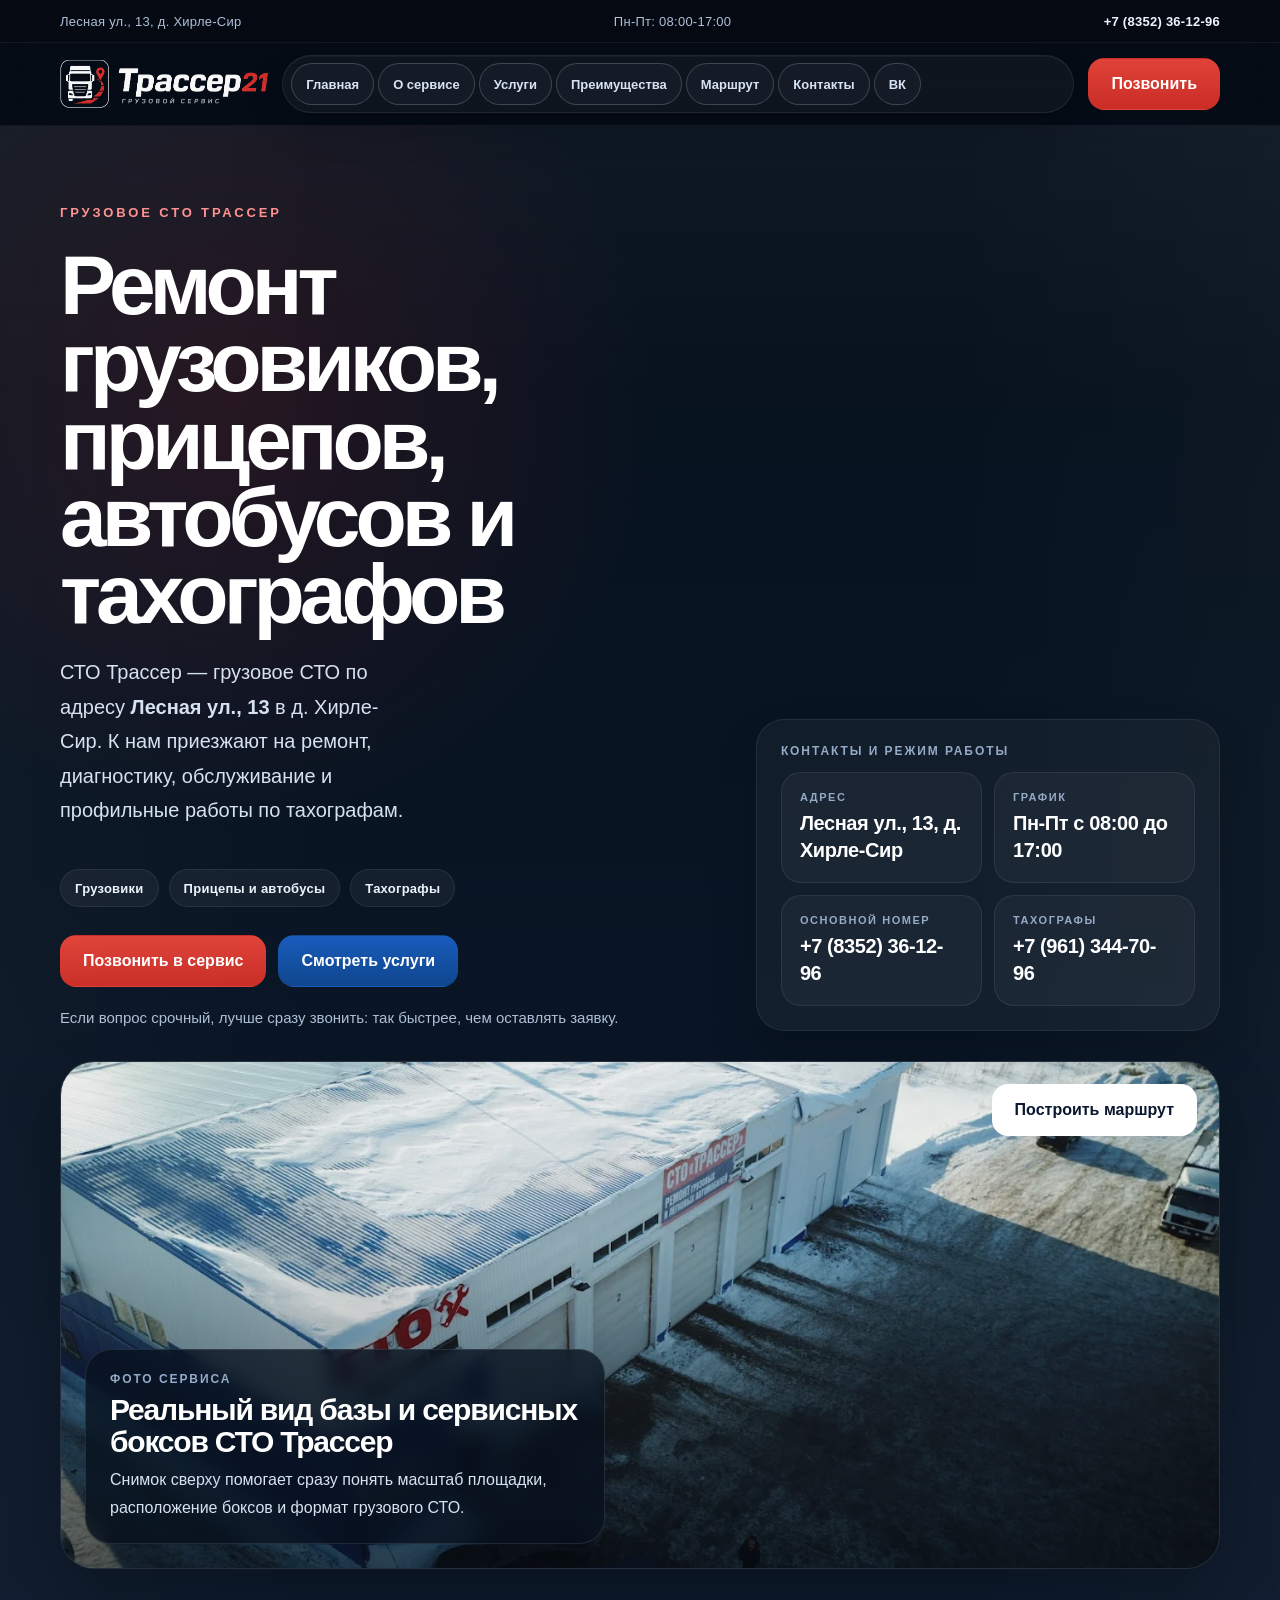
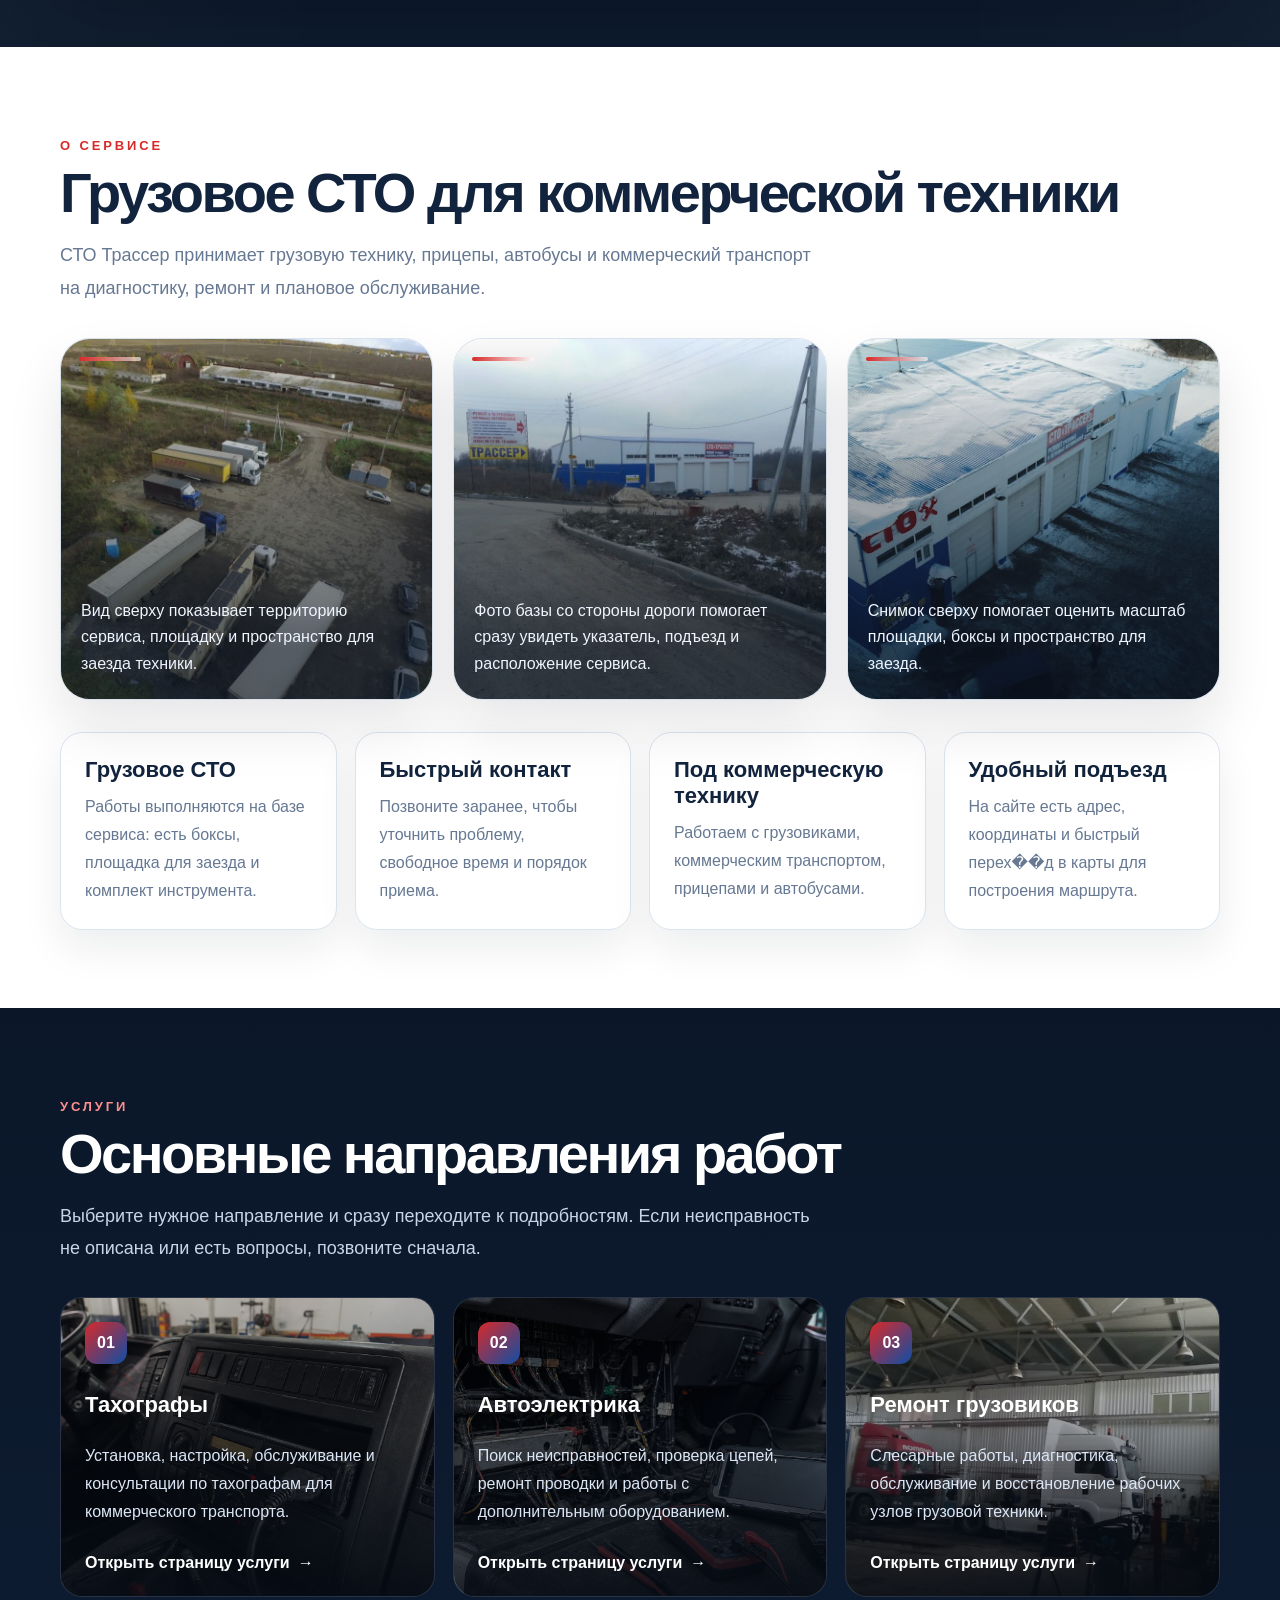
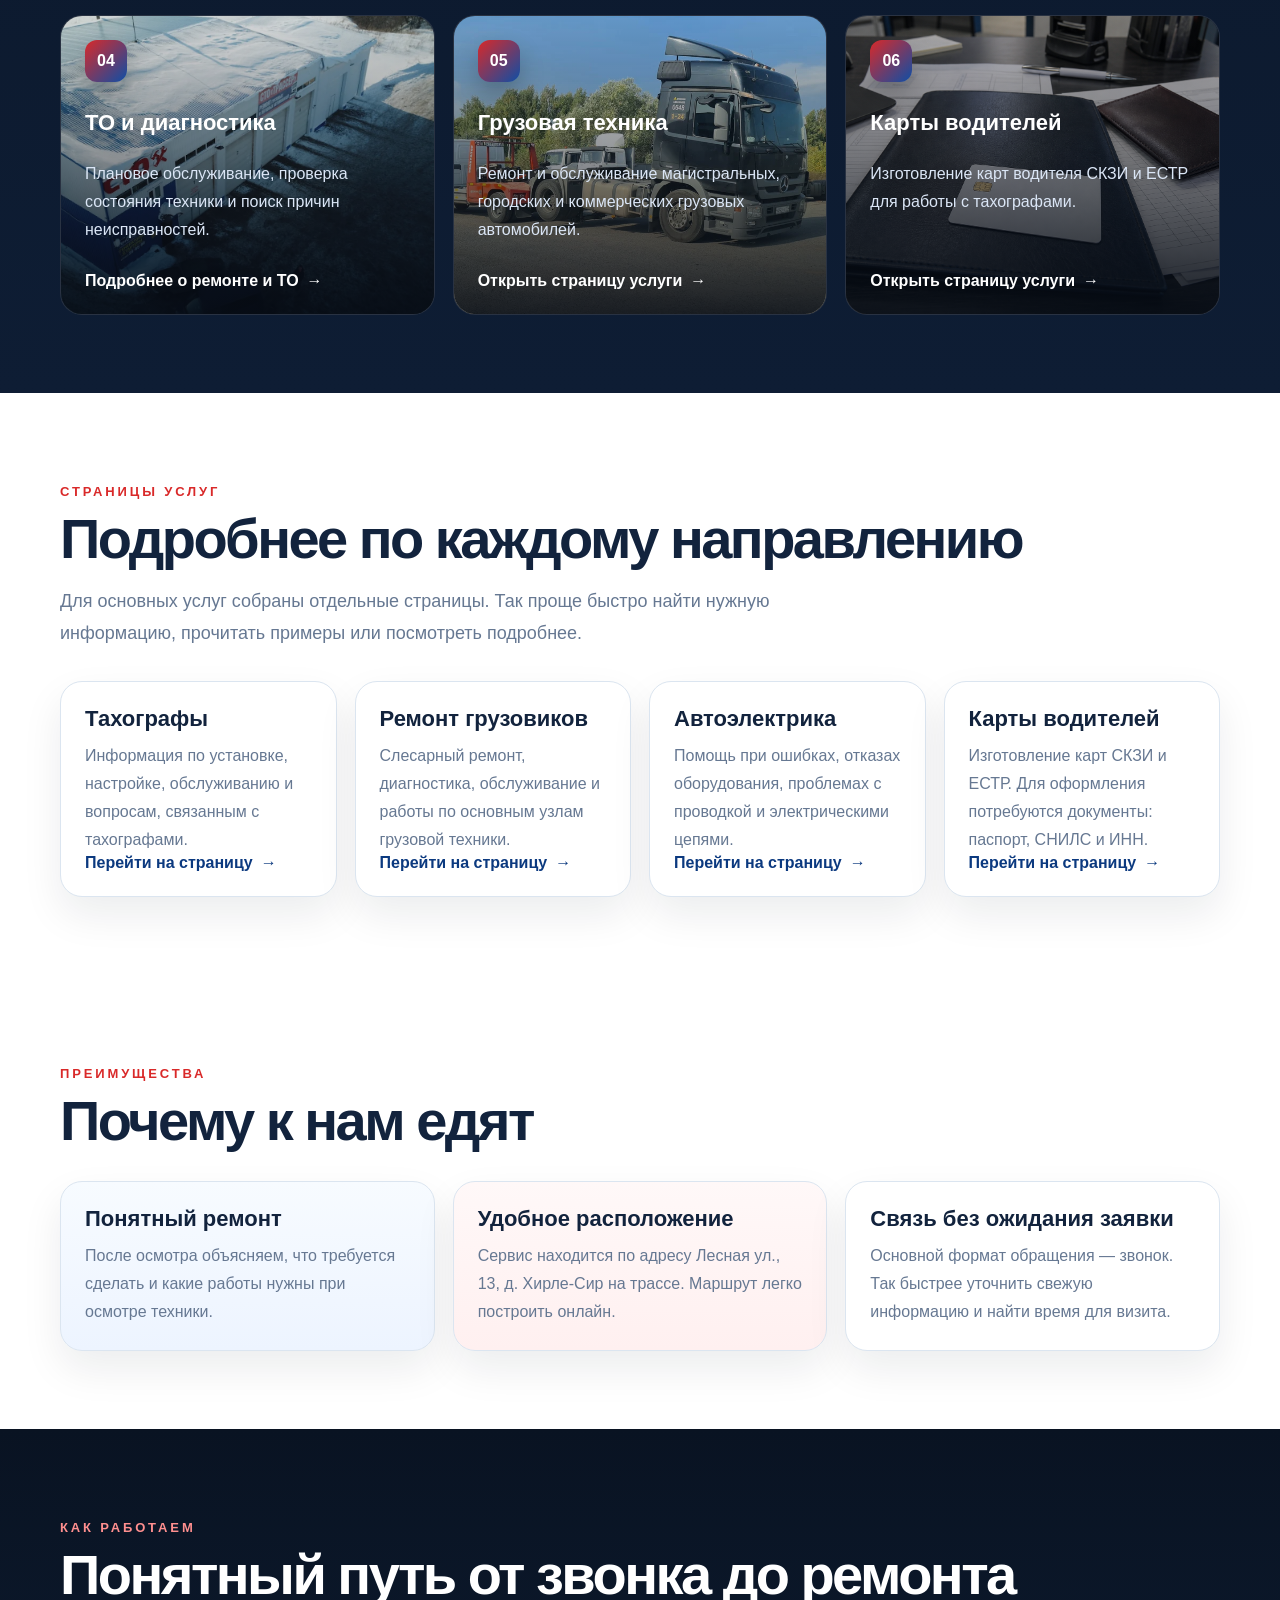
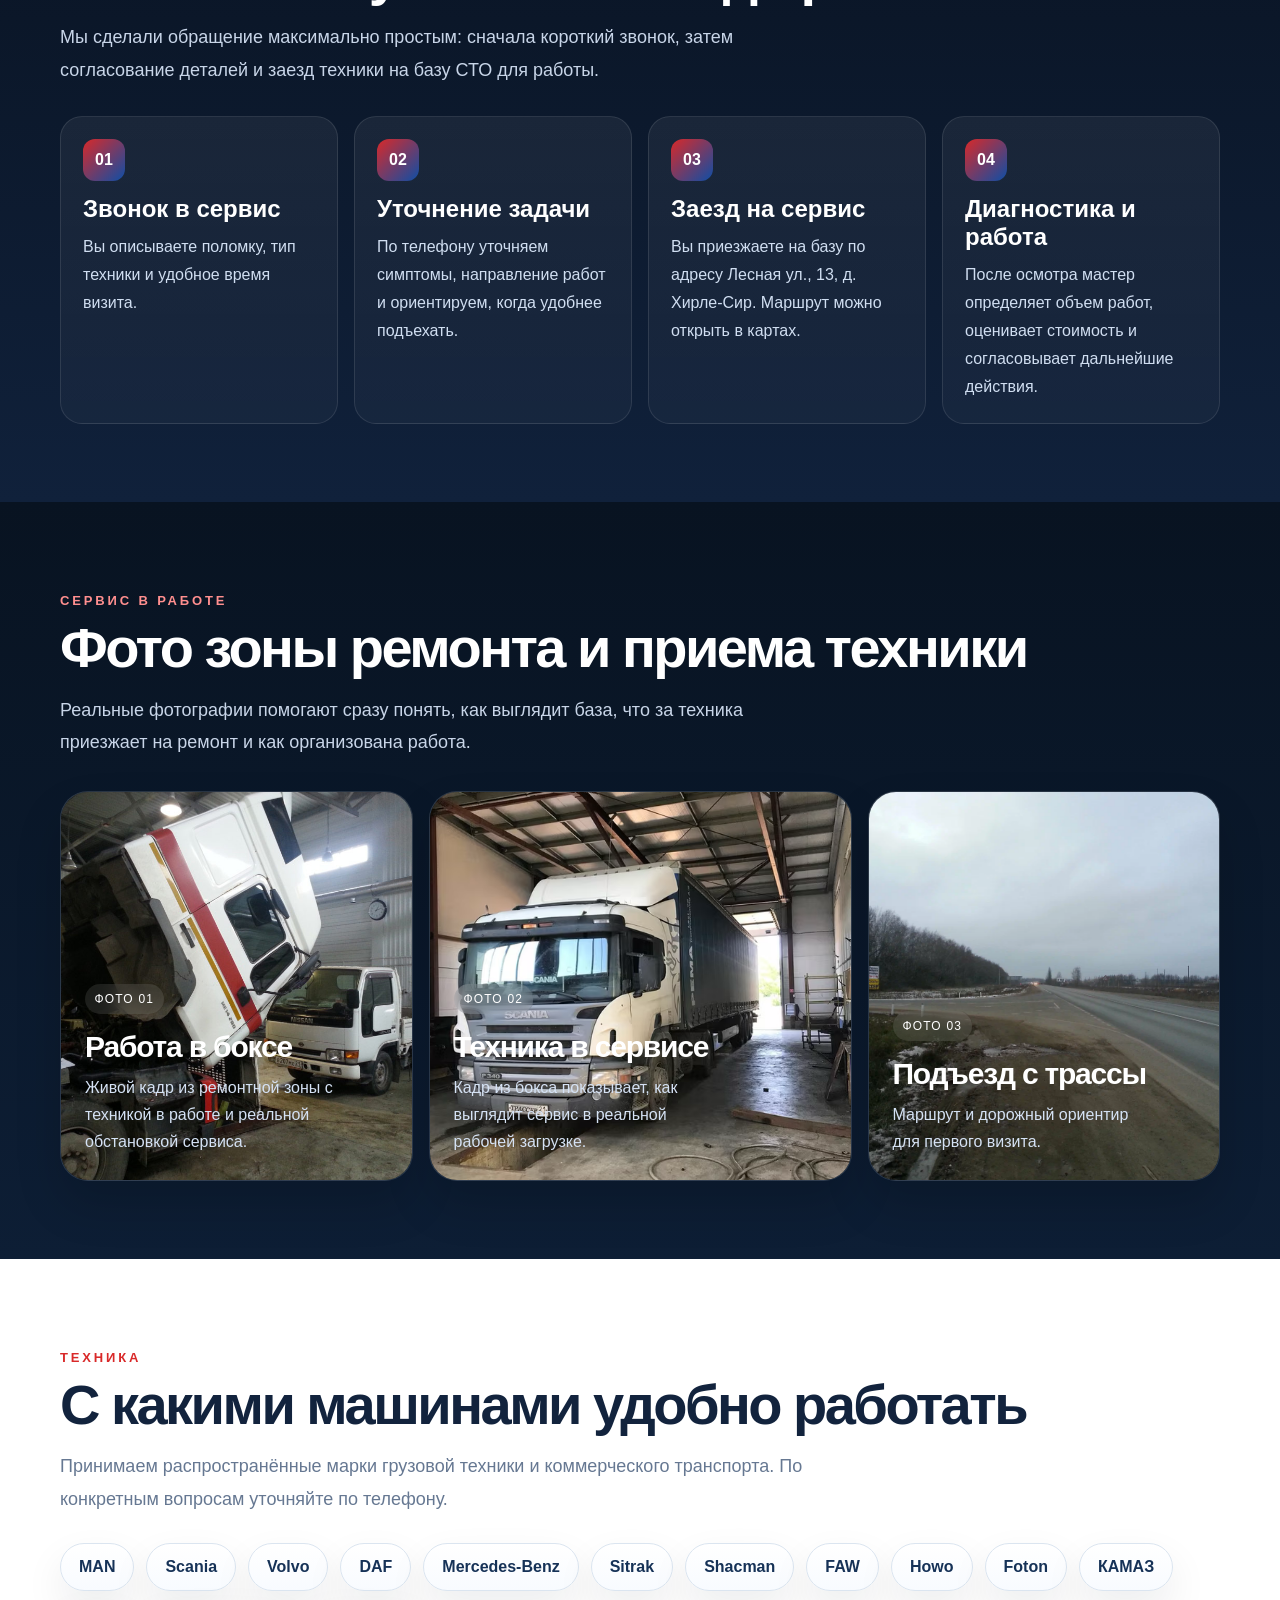
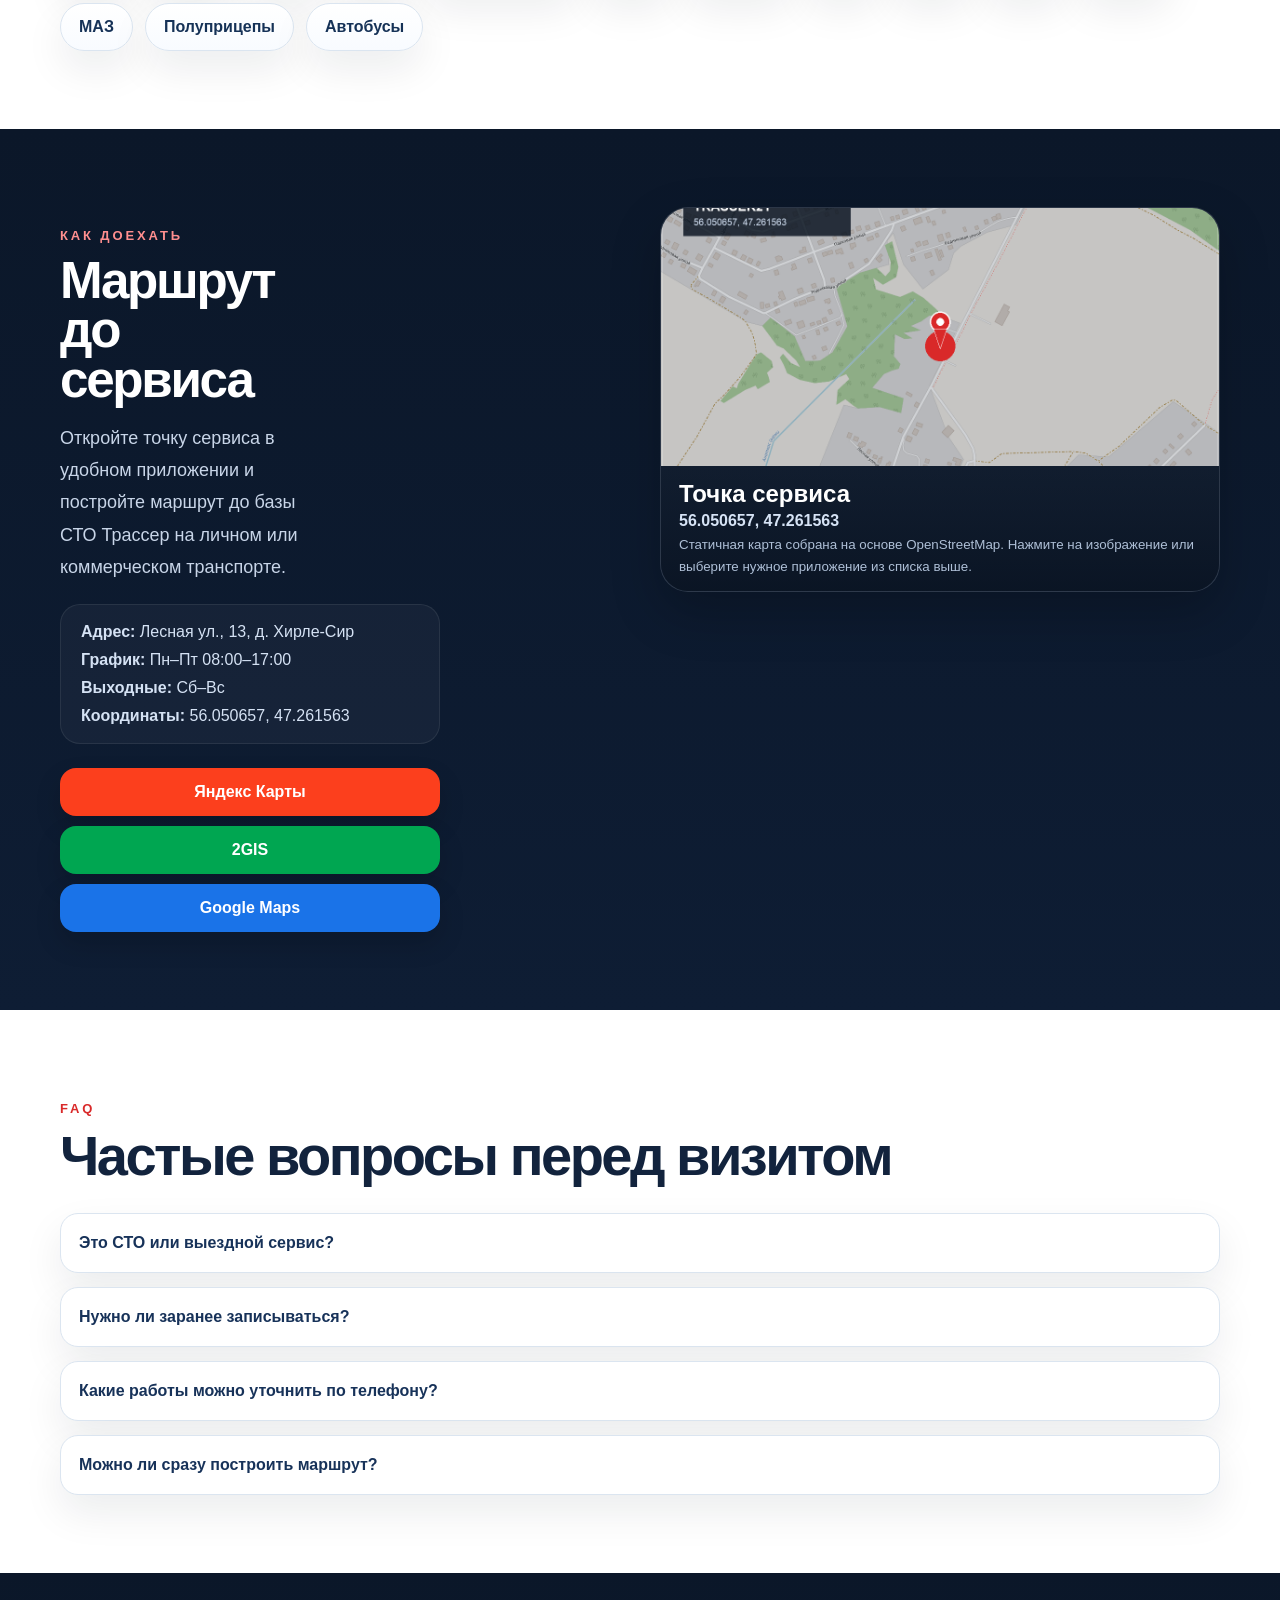
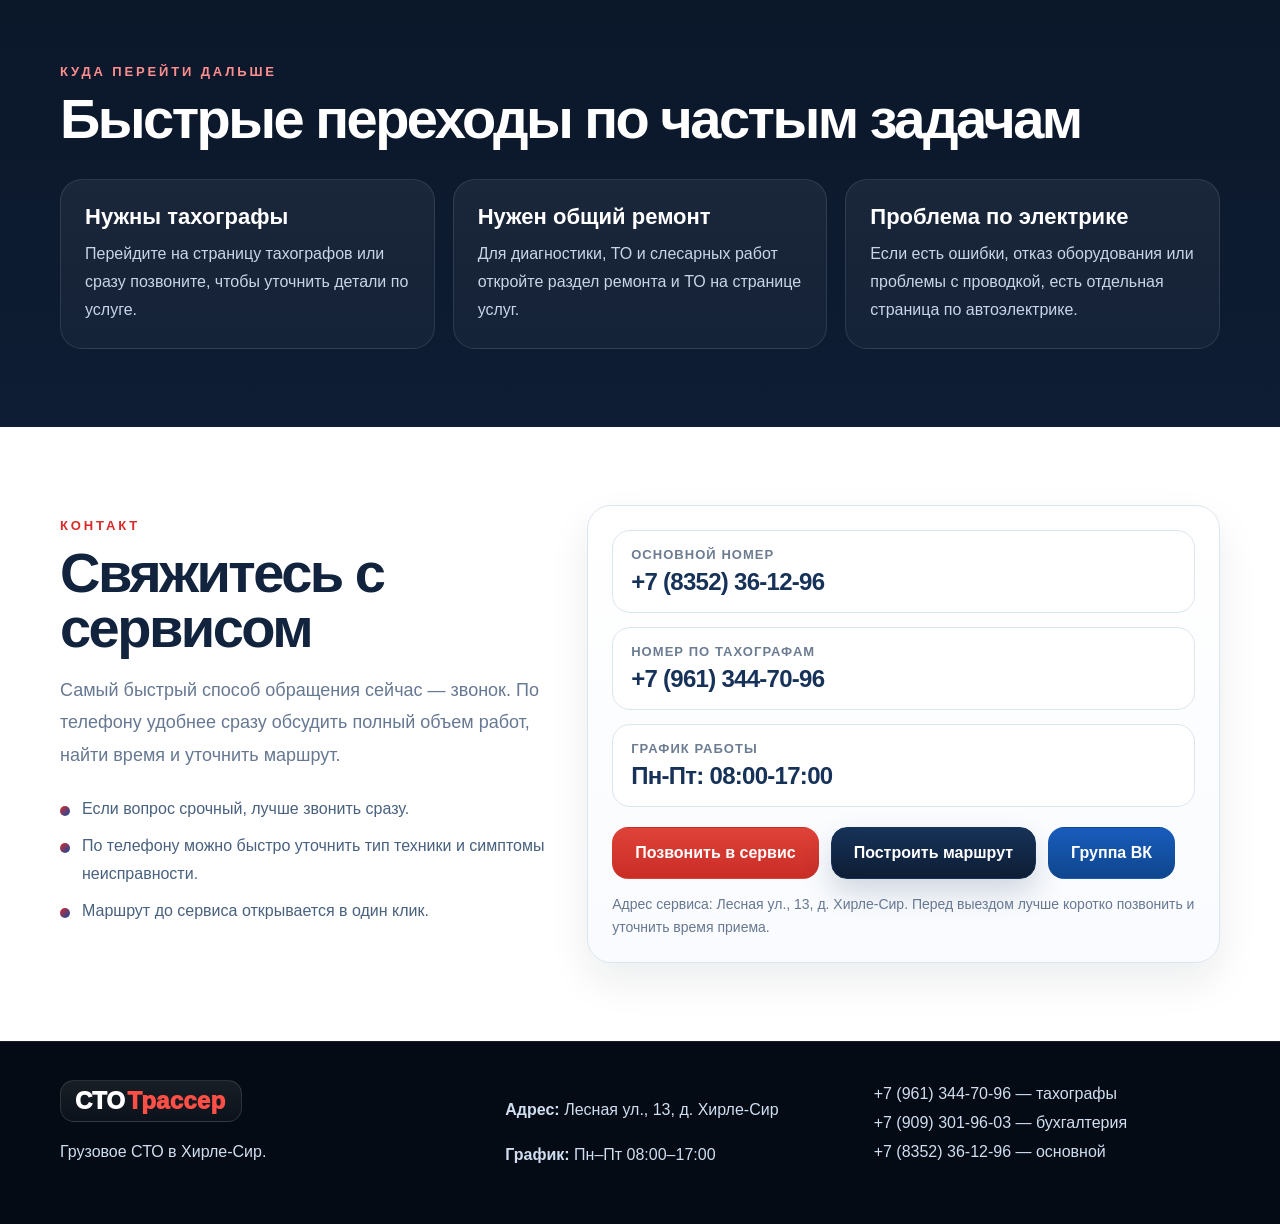
==== commit e14b27c2: "Update header logo and favicon" ====
--- a/index.html
+++ b/index.html
@@ -12,6 +12,9 @@
   <meta property="og:locale" content="ru_RU" />
   <meta property="og:url" content="https://trasser21.ru/" />
   <meta name="theme-color" content="#07111e" />
+  <link rel="icon" type="image/png" href="assets/trasser21-favicon.png" />
+  <link rel="shortcut icon" type="image/png" href="assets/trasser21-favicon.png" />
+  <link rel="apple-touch-icon" href="assets/trasser21-favicon.png" />
   <script async src="https://www.googletagmanager.com/gtag/js?id=G-8RPGZBW94L"></script>
   <script>
     window.dataLayer = window.dataLayer || [];
@@ -68,7 +71,9 @@
 
   <header class="header">
     <div class="container header__inner">
-      <a class="logo" href="#top">СТО <span>Трассер</span></a>
+      <a class="logo" href="#top" aria-label="СТО Трассер">
+        <img src="assets/trasser21-header-logo-white.png" alt="Трассер21 Грузовой сервис" width="807" height="186" />
+      </a>
       <nav class="nav" id="nav">
         <a href="index.html">Главная</a>
         <a href="#about">О сервисе</a>
@@ -76,7 +81,7 @@
         <a href="#advantages">Преимущества</a>
         <a href="#route">Маршрут</a>
         <a href="#contacts">Контакты</a>
-        <a target="_blank" rel="noopener" href="https://vk.com/trasser21">ВК</a>
+        <a class="nav__vk" target="_blank" rel="noopener" href="https://vk.com/trasser21">ВК</a>
       </nav>
       <a class="btn btn--red header__cta" href="tel:+78352361296">Позвонить</a>
       <button class="burger" id="burger" aria-label="Открыть меню">☰</button>
--- a/styles.css
+++ b/styles.css
@@ -6,16 +6,25 @@
 a{text-decoration:none;color:inherit}
 .container{width:min(1160px,calc(100% - 40px));margin:0 auto}
 .topbar{background:#040912;border-bottom:1px solid rgba(255,255,255,.06);font-size:13px;letter-spacing:.02em}.topbar__inner{min-height:42px;display:flex;gap:16px;justify-content:space-between;align-items:center;flex-wrap:wrap;color:#aebfd6}.topbar a{color:#eef5ff;font-weight:700}
-.header{position:sticky;top:0;z-index:10;background:rgba(5,12,21,.78);backdrop-filter:blur(18px);border-bottom:1px solid rgba(255,255,255,.06)}.header__inner{min-height:82px;display:flex;align-items:center;justify-content:space-between;gap:18px}
-.logo{position:relative;display:inline-flex;align-items:center;gap:0;min-height:44px;padding:0 14px;border-radius:14px;background:linear-gradient(180deg,rgba(255,255,255,.08),rgba(255,255,255,.03));border:1px solid rgba(255,255,255,.12);box-shadow:inset 0 1px 0 rgba(255,255,255,.08),0 14px 28px rgba(0,0,0,.16);font-size:24px;font-weight:950;letter-spacing:.01em;line-height:1;color:#fff;transition:transform .2s ease,border-color .2s ease,background .2s ease}
-.logo::before{content:"";position:absolute;left:12px;right:12px;bottom:8px;height:3px;border-radius:999px;background:linear-gradient(90deg,rgba(217,41,41,.95),rgba(255,255,255,.42));opacity:.9}
-.logo:hover{transform:translateY(-1px);border-color:rgba(255,255,255,.2);background:linear-gradient(180deg,rgba(255,255,255,.12),rgba(255,255,255,.04))}
-.logo span{display:inline-flex;margin:0 2px;color:#ff4f46;text-shadow:0 0 18px rgba(217,41,41,.32)}
-.nav{display:flex;align-items:center;gap:6px;padding:8px 10px;border-radius:999px;background:rgba(255,255,255,.04);border:1px solid rgba(255,255,255,.08);box-shadow:inset 0 1px 0 rgba(255,255,255,.04),0 18px 34px rgba(0,0,0,.16)}
-.nav a{position:relative;display:inline-flex;align-items:center;justify-content:center;min-height:44px;padding:0 18px;border-radius:999px;font-size:14px;font-weight:800;color:#d7e3f4;overflow:hidden;transition:color .22s ease,transform .22s ease,background .22s ease}
-.nav a:hover{color:#fff;transform:translateY(-1px);background:rgba(255,255,255,.08)}
+.header{position:sticky;top:0;z-index:10;background:rgba(5,12,21,.82);backdrop-filter:blur(18px);border-bottom:1px solid rgba(255,255,255,.06)}.header__inner{min-height:82px;display:flex;align-items:center;justify-content:space-between;gap:14px;min-width:0}
+.logo{display:inline-flex;align-items:center;flex:0 0 auto;min-width:0;min-height:0;padding:1px 0;background:none;border:0;box-shadow:none;transition:transform .2s ease,opacity .2s ease}
+.logo img{display:block;width:auto;height:48px;max-width:min(100%,308px);object-fit:contain;filter:none;opacity:1}
+.logo:hover{transform:translateY(-1px);opacity:1}
+.nav{display:flex;align-items:center;gap:4px;flex:1 1 auto;min-width:0;max-width:100%;padding:7px 8px;border-radius:999px;background:rgba(255,255,255,.04);border:1px solid rgba(255,255,255,.08);box-shadow:inset 0 1px 0 rgba(255,255,255,.04),0 18px 34px rgba(0,0,0,.16);overflow-x:auto;overflow-y:hidden;scrollbar-width:none;-webkit-overflow-scrolling:touch}
+.nav::-webkit-scrollbar{display:none}
+.nav a{position:relative;display:inline-flex;align-items:center;justify-content:center;min-height:42px;padding:0 14px;border-radius:999px;border:1px solid rgba(255,255,255,.18);background:rgba(255,255,255,.03);font-size:13px;font-weight:800;color:#d7e3f4;overflow:hidden;transition:color .22s ease,transform .22s ease,background .22s ease,border-color .22s ease,box-shadow .22s ease}
+.nav a + a{box-shadow:none}
+.nav a:hover{color:#fff;transform:translateY(-1px);background:rgba(255,255,255,.08);border-color:rgba(255,255,255,.34);box-shadow:0 10px 22px rgba(0,0,0,.16)}
 .nav a::after{content:"";position:absolute;left:16px;right:16px;bottom:8px;height:2px;border-radius:999px;background:linear-gradient(90deg,var(--red),#ff8e6d);transform:scaleX(0);transform-origin:center;transition:transform .22s ease}
 .nav a:hover::after{transform:scaleX(1)}
+.nav__vk{background:rgba(120,196,255,.24);color:#a9dcff}
+.nav__vk:hover{background:#64b9ff;color:#fff}
+.nav__vk::after{background:linear-gradient(90deg,#a9dcff,#d3edff)}
+.header__cta{flex:0 0 auto;white-space:nowrap}
+@media(max-width:1180px){.header__inner{gap:12px}.logo img{height:44px;max-width:min(100%,272px)}.nav{padding:6px 7px}.nav a{padding:0 12px;font-size:12.5px}}
+@media(max-width:980px){.logo img{height:40px;max-width:min(100%,244px)}.nav a{min-height:40px;padding:0 11px;font-size:12px}.header__cta{padding:0 18px;min-height:48px}}
+@media(max-width:820px){.header__cta{display:none}}
+@media(max-width:760px){.nav{display:none}.burger{display:block}}
 .burger{display:none;background:transparent;color:#fff;border:1px solid rgba(255,255,255,.15);border-radius:12px;width:44px;height:44px;font-size:22px}
 .btn{display:inline-flex;align-items:center;justify-content:center;min-height:52px;padding:0 22px;border-radius:16px;font-weight:800;border:1px solid transparent;transition:transform .2s ease,box-shadow .2s ease,background .2s ease}.btn:hover{transform:translateY(-1px);box-shadow:0 14px 28px rgba(0,0,0,.18)}.btn--red{background:linear-gradient(180deg,#df4238,#c92d26);color:#fff}.btn--blue,.btn--vk{background:linear-gradient(180deg,#185cbc,#0f468d);color:#fff}.btn--light{background:#fff;color:#0a1730}
 .hero{position:relative;overflow:hidden;background:
@@ -192,10 +201,10 @@
 .lightbox__close:hover{transform:translateY(-1px);background:rgba(255,255,255,.12);border-color:rgba(255,255,255,.2)}
 .lightbox__image{display:block;width:100%;max-height:78vh;object-fit:contain;border-radius:28px;background:#02060c;box-shadow:0 34px 80px rgba(0,0,0,.4)}
 .lightbox__caption{margin:0;max-width:780px;color:#dbe6f7;line-height:1.7}
-@media(max-width:1000px){.nav,.header__cta{display:none}.burger{display:block}.nav.is-open{display:grid;position:absolute;top:76px;left:16px;right:16px;gap:6px;background:#0d1a2e;border:1px solid rgba(255,255,255,.1);border-radius:18px;padding:14px;box-shadow:0 18px 40px rgba(0,0,0,.28)}.nav.is-open a{justify-content:flex-start;padding:0 16px;border-radius:14px}.nav.is-open a::after{left:16px;right:16px}.hero__lead,.request,.route,.footer__grid,.gallery{grid-template-columns:1fr}.service-photos{grid-template-columns:1fr}.cards--4,.cards--3,.hero__summary-grid{grid-template-columns:1fr 1fr}.map-links{grid-template-columns:repeat(3,minmax(0,1fr))}.route__content,.route-map-card{max-width:none;justify-self:stretch}h1{max-width:none}.hero__text{max-width:none}.hero__content{padding:8px 0 0}.hero__showcase img{aspect-ratio:16 / 10}.hero__showcase-caption{max-width:460px}.service-photos__item,.service-photos__image{min-height:320px}}
+@media(max-width:1000px){.nav.is-open{display:grid;position:absolute;top:76px;left:16px;right:16px;gap:6px;background:#0d1a2e;border:1px solid rgba(255,255,255,.1);border-radius:18px;padding:14px;box-shadow:0 18px 40px rgba(0,0,0,.28)}.nav.is-open a{justify-content:flex-start;padding:0 16px;border-radius:14px}.nav.is-open a::after{left:16px;right:16px}.hero__lead,.request,.route,.footer__grid,.gallery{grid-template-columns:1fr}.service-photos{grid-template-columns:1fr}.cards--4,.cards--3,.hero__summary-grid{grid-template-columns:1fr 1fr}.map-links{grid-template-columns:repeat(3,minmax(0,1fr))}.route__content,.route-map-card{max-width:none;justify-self:stretch}h1{max-width:none}.hero__text{max-width:none}.hero__content{padding:8px 0 0}.hero__showcase img{aspect-ratio:16 / 10}.hero__showcase-caption{max-width:460px}.service-photos__item,.service-photos__image{min-height:320px}}
 @media(max-width:1000px){.service-hero__grid,.service-highlight,.service-list,.process-grid,.route{grid-template-columns:1fr}.route__content{max-width:none;padding-top:0}.route__content h2{max-width:none}.route-map-card{max-width:none;justify-self:stretch}.route-map-card__image{max-height:none}}
-@media(max-width:760px){html{scroll-padding-top:78px}body{padding-bottom:78px}.container{width:min(100%,calc(100% - 24px))}h1{font-size:clamp(36px,11vw,42px);line-height:1;letter-spacing:-.045em}h2{font-size:clamp(30px,9vw,38px)}.eyebrow{font-size:11px;letter-spacing:.18em}.cards--4,.cards--3,.hero__summary-grid,.service-highlight,.service-list,.map-links{grid-template-columns:1fr}.hero,.service-hero{padding:32px 0 52px}.service-hero h1{font-size:clamp(36px,11vw,44px)}.service-panel{padding:22px;border-radius:24px}.service-list article{padding:20px}.section{padding:56px 0;scroll-margin-top:78px}.topbar{display:none}.header__inner{min-height:70px}.logo{min-height:40px;padding:0 12px;font-size:21px}.logo::before{bottom:7px}.nav.is-open{top:66px}.btn{width:100%;min-height:50px}.hero__actions{gap:10px;margin-top:22px}.hero__badges{gap:8px;margin-top:18px}.hero__badges span{min-height:34px;padding:0 12px;font-size:12px}.hero__text{font-size:16px;line-height:1.6;margin-top:16px}.hero__footnote{font-size:14px}.hero__summary{padding:18px;border-radius:22px}.hero__summary-grid article{padding:15px}.hero__summary-grid strong{font-size:17px}.contact-panel__item a,.contact-panel__item strong{font-size:21px}.contact-panel__actions{flex-direction:column}.hero__showcase{border-radius:24px}.hero__showcase-actions{position:static;padding:14px;background:rgba(7,17,29,.82)}.hero__showcase img{aspect-ratio:16 / 10}.hero__showcase::after{background:linear-gradient(180deg,rgba(5,11,18,.02),rgba(5,11,18,.72) 100%)}.hero__showcase-caption{position:static;max-width:none;padding:16px 16px 18px;border-radius:0;background:rgba(7,17,29,.92);border:0}.hero__showcase-caption strong{font-size:21px}.hero__showcase-caption span{font-size:14px;line-height:1.55}.service-photos__image{min-height:220px}.card--service-photo{min-height:260px}.gallery__card,.gallery__card--wide{min-height:280px}.route-map-card{border-radius:22px}.route-map-card__caption small{font-size:13px}.lightbox{padding:14px}.lightbox__dialog{gap:12px}.lightbox__close{align-self:stretch}.lightbox__image{max-height:68vh;border-radius:20px}.lightbox__caption{font-size:15px}.mobile-call{display:flex;position:fixed;left:16px;right:16px;bottom:14px;z-index:20;background:var(--red);color:#fff;min-height:52px;border-radius:16px;align-items:center;justify-content:center;font-weight:900;box-shadow:0 12px 30px rgba(0,0,0,.3)}}
-@media(max-width:760px){.container{width:min(100%,calc(100% - 32px))}h1{font-size:clamp(34px,9.8vw,39px);line-height:1.04}.hero{padding:28px 0 60px}.hero__text{font-size:15.5px;line-height:1.62}.hero__badges span{min-height:32px;padding:0 11px;font-size:11.5px}.hero__summary{padding:15px;border-radius:20px}.hero__summary-grid{gap:10px}.hero__summary-grid article{padding:12px;border-radius:16px}.hero__summary-grid strong{font-size:16px}.hero__summary-grid span{font-size:12px}.hero__showcase{border-radius:20px}.hero__showcase img{aspect-ratio:16 / 9}.hero__showcase-actions{padding:10px}.hero__showcase-caption{padding:14px}.hero__showcase-caption strong{font-size:19px}.hero__showcase-caption span{font-size:13.5px;line-height:1.5}.section{padding:48px 0}.service-photos{gap:14px}.service-photos__item,.service-photos__image{min-height:240px;border-radius:22px}.service-photos__item figcaption{padding:16px;font-size:14px}.card{padding:20px;border-radius:20px}.card--service-photo{min-height:220px}.gallery{gap:14px}.gallery__card,.gallery__card--wide{min-height:230px;border-radius:22px}.gallery__card strong{font-size:24px}.gallery__card p{font-size:14px;line-height:1.55}.route-map-card{border-radius:20px}.route-map-card__image{max-height:210px}.route-map-card__caption{padding:12px 14px}.contact-panel{padding:18px;border-radius:22px}.contact-panel__item{padding:13px 14px;border-radius:16px}.contact-panel__item a,.contact-panel__item strong{font-size:19px}.contact-panel__actions .btn{min-height:46px}.service-panel{padding:20px}.service-panel li{padding:13px 14px 13px 38px}.service-list article{padding:18px;border-radius:20px}.service-highlight article{padding:16px}.mobile-call{left:18px;right:18px;bottom:12px;min-height:50px;border-radius:15px}}
-@media(max-width:430px){.header__inner{min-height:64px}.logo{font-size:20px}.burger{width:42px;height:42px}.hero{padding-top:26px}.eyebrow{font-size:10.5px}.hero__actions{margin-top:18px}.btn{min-height:48px}.service-photos__item,.service-photos__image{min-height:220px}.gallery__card,.gallery__card--wide{min-height:215px}.route-map-card__image{max-height:190px}.request__notes{gap:8px}.footer{padding-bottom:78px}}
-@media(max-width:760px){.mobile-call{left:auto;right:16px;bottom:14px;width:auto;min-width:148px;min-height:46px;padding:0 18px;border-radius:999px;transition:opacity .2s ease,transform .2s ease}.mobile-call.is-hidden{opacity:0;pointer-events:none;transform:translateY(12px)}.hero__showcase-actions .btn{width:auto;min-height:42px;padding:0 14px;border-radius:14px}.card--service-photo{min-height:235px;padding:18px}.card--service-photo h3{font-size:21px}.card--service-photo p{font-size:14px;line-height:1.55}.card--service-photo .num{width:38px;height:38px;border-radius:12px;margin-bottom:8px}.service-photos__item,.service-photos__image{min-height:220px}.route-map-card__image{max-height:180px}}
-@media(max-width:430px){.mobile-call{right:14px;bottom:12px;min-width:138px;min-height:44px;font-size:14px}.card--service-photo{min-height:220px}.service-photos__item,.service-photos__image{min-height:205px}.gallery__card,.gallery__card--wide{min-height:200px}.route-map-card__caption strong{font-size:20px}}
+@media(max-width:760px){html{scroll-padding-top:78px}body{padding-bottom:78px}.topbar{display:none}.container{width:min(100%,calc(100% - 32px))}h1{font-size:clamp(34px,9.8vw,39px);line-height:1.04;letter-spacing:-.045em}h2{font-size:clamp(30px,9vw,38px)}.eyebrow{font-size:11px;letter-spacing:.18em}.cards--4,.cards--3,.hero__summary-grid,.service-highlight,.service-list,.map-links{grid-template-columns:1fr}.hero,.service-hero{padding:28px 0 60px}.service-hero h1{font-size:clamp(36px,11vw,44px)}.section{padding:48px 0;scroll-margin-top:78px}.header__inner{min-height:70px;gap:12px}.logo{flex:1 1 auto;max-width:calc(100% - 58px)}.logo img{height:42px;max-width:min(100%,258px)}.nav.is-open{top:66px}.nav.is-open a{justify-content:flex-start;padding:0 16px;border-radius:14px}.nav.is-open a::after{left:16px;right:16px}.btn{width:100%;min-height:50px}.hero__lead,.request,.route,.footer__grid,.gallery,.service-hero__grid,.service-highlight,.service-list,.process-grid{grid-template-columns:1fr}.hero__content{padding:4px 0 0}.hero__text{max-width:none;font-size:15.5px;line-height:1.62;margin-top:16px}.hero__badges{gap:8px;margin-top:18px}.hero__badges span{min-height:32px;padding:0 11px;font-size:11.5px}.hero__actions{gap:10px;margin-top:22px}.hero__footnote{font-size:14px}.hero__summary{padding:15px;border-radius:20px}.hero__summary-grid{gap:10px}.hero__summary-grid article{padding:12px;border-radius:16px}.hero__summary-grid strong{font-size:16px}.hero__showcase{border-radius:20px}.hero__showcase-actions{position:static;padding:10px;background:rgba(7,17,29,.82)}.hero__showcase img{aspect-ratio:16 / 9}.hero__showcase::after{background:linear-gradient(180deg,rgba(5,11,18,.02),rgba(5,11,18,.72) 100%)}.hero__showcase-caption{position:static;max-width:none;padding:14px;border-radius:0;background:rgba(7,17,29,.92);border:0}.hero__showcase-caption strong{font-size:19px}.hero__showcase-caption span{font-size:13.5px;line-height:1.5}.service-panel{padding:20px;border-radius:22px}.service-panel li{padding:13px 14px 13px 38px}.service-list article{padding:18px;border-radius:20px}.service-photos{gap:14px}.service-photos__item,.service-photos__image{min-height:240px;border-radius:22px}.service-photos__item figcaption{padding:16px;font-size:14px}.gallery{gap:14px}.gallery__card,.gallery__card--wide{min-height:230px;border-radius:22px}.gallery__card strong{font-size:24px}.gallery__card p{font-size:14px;line-height:1.55}.card{padding:20px;border-radius:20px}.card--service-photo{min-height:235px;padding:18px}.card--service-photo h3{font-size:21px}.card--service-photo p{font-size:14px;line-height:1.55}.card--service-photo .num{width:38px;height:38px;border-radius:12px;margin-bottom:8px}.route__content,.route-map-card{max-width:none;justify-self:stretch}.route__content{padding-top:0}.route__content h2{max-width:none}.route-map-card{border-radius:20px}.route-map-card__image{max-height:180px}.route-map-card__caption{padding:12px 14px}.route-map-card__caption small{font-size:13px}.contact-panel{padding:18px;border-radius:22px}.contact-panel__item{padding:13px 14px;border-radius:16px}.contact-panel__item a,.contact-panel__item strong{font-size:19px}.contact-panel__actions{flex-direction:column}.contact-panel__actions .btn{min-height:46px}.lightbox{padding:14px}.lightbox__dialog{gap:12px}.lightbox__close{align-self:stretch}.lightbox__image{max-height:68vh;border-radius:20px}.lightbox__caption{font-size:15px}.mobile-call{display:flex;position:fixed;left:auto;right:16px;bottom:14px;z-index:20;width:auto;min-width:148px;min-height:46px;padding:0 18px;border-radius:999px;background:var(--red);color:#fff;align-items:center;justify-content:center;font-weight:900;box-shadow:0 12px 30px rgba(0,0,0,.3);transition:opacity .2s ease,transform .2s ease}.mobile-call.is-hidden{opacity:0;pointer-events:none;transform:translateY(12px)}}
+@media(max-width:600px){.container{width:min(100%,calc(100% - 24px))}.header__inner{min-height:66px;gap:10px}.logo{max-width:calc(100% - 54px)}.logo img{height:38px;max-width:min(100%,236px)}.burger{width:42px;height:42px}.hero{padding-top:24px}.hero__lead{gap:18px}.hero__summary{padding:14px;border-radius:18px}.hero__summary-grid{grid-template-columns:1fr}.hero__summary-grid article{gap:5px}.hero__summary-grid strong{font-size:17px}.hero__showcase img{aspect-ratio:16 / 10}.hero__showcase-caption strong{font-size:18px}.hero__showcase-caption span{font-size:13px}.service-photos__item,.service-photos__image{min-height:220px}.gallery__card,.gallery__card--wide{min-height:210px}.gallery__card strong{font-size:22px}.route__info{padding:16px 16px 18px}.map-links{grid-template-columns:1fr}.contact-panel__item a,.contact-panel__item strong{font-size:18px}.service-panel::before{margin-bottom:12px}.service-panel h2{font-size:26px}}
+@media(max-width:430px){.header__inner{min-height:64px;gap:10px}.logo{max-width:calc(100% - 52px)}.logo img{height:34px;max-width:min(100%,212px)}.hero{padding-top:22px}.eyebrow{font-size:10.5px}.hero__actions{margin-top:18px}.btn{min-height:48px}.hero__badges span{padding:0 10px}.service-photos__item,.service-photos__image{min-height:205px}.gallery__card,.gallery__card--wide{min-height:200px}.route-map-card__image{max-height:190px}.route-map-card__caption strong{font-size:20px}.request__notes{gap:8px}.mobile-call{right:14px;bottom:12px;min-width:138px;min-height:44px;font-size:14px}.footer{padding-bottom:78px}}
+@media(max-width:390px){.container{width:min(100%,calc(100% - 20px))}h1{font-size:clamp(30px,11vw,35px);line-height:1.06}h2{font-size:clamp(26px,8.6vw,32px)}.header__inner{min-height:62px}.logo img{height:32px;max-width:min(100%,198px)}.hero__text{font-size:15px}.hero__summary{padding:13px}.hero__summary-grid strong{font-size:16px}.hero__showcase-caption{padding:13px 12px 14px}.hero__showcase-caption strong{font-size:17px}.card,.contact-panel,.service-panel,.form{padding:16px}.service-list article,.contact-panel__item{padding:15px}.gallery__card,.gallery__card--wide{min-height:190px}.service-photos__item,.service-photos__image{min-height:196px}.route-map-card__caption{padding:11px 12px}.mobile-call{min-width:132px;padding:0 16px}}
+@media(max-width:360px){.logo img{height:30px;max-width:min(100%,186px)}.hero__badges{gap:6px}.hero__badges span{min-height:30px;font-size:11px}.hero__actions{gap:8px}.gallery__card strong{font-size:20px}.gallery__card p{font-size:13px}.service-photos__item figcaption{padding:14px;font-size:13px}.mobile-call{right:12px;min-width:126px;font-size:13px}}
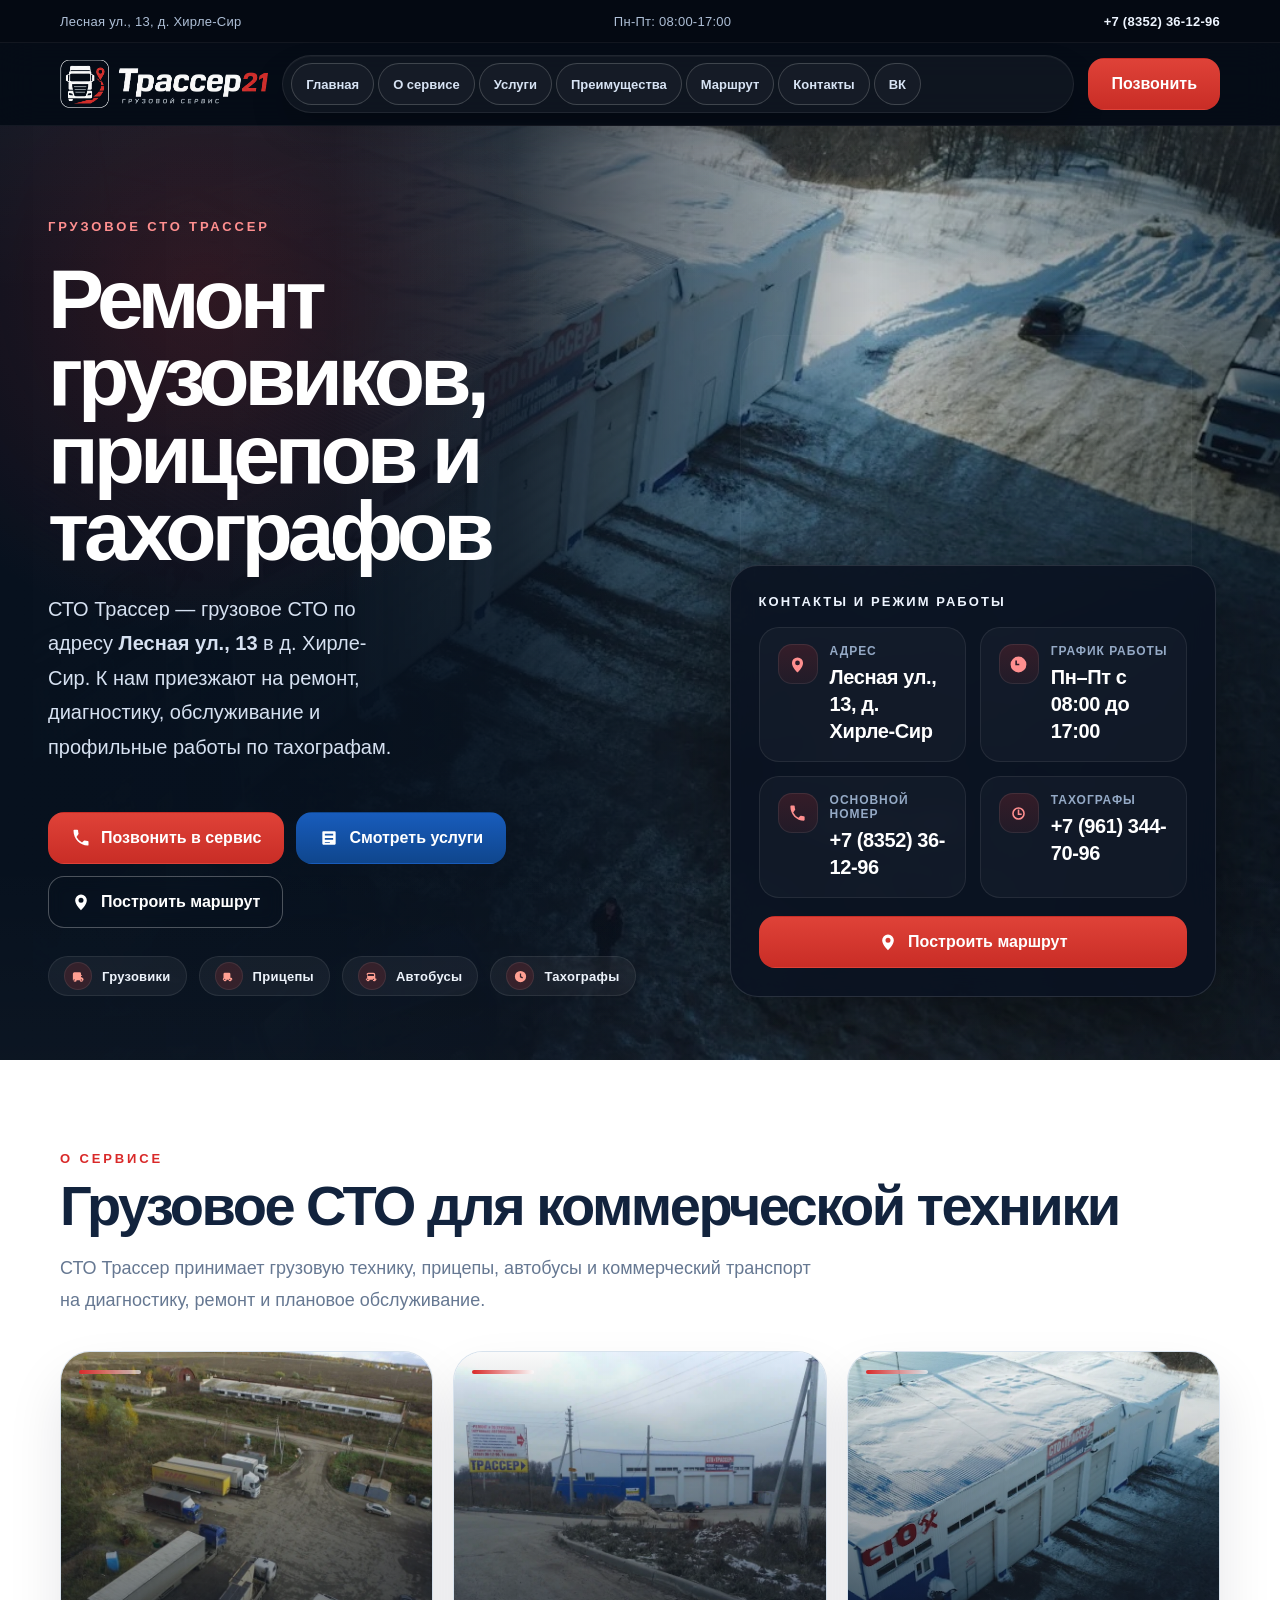
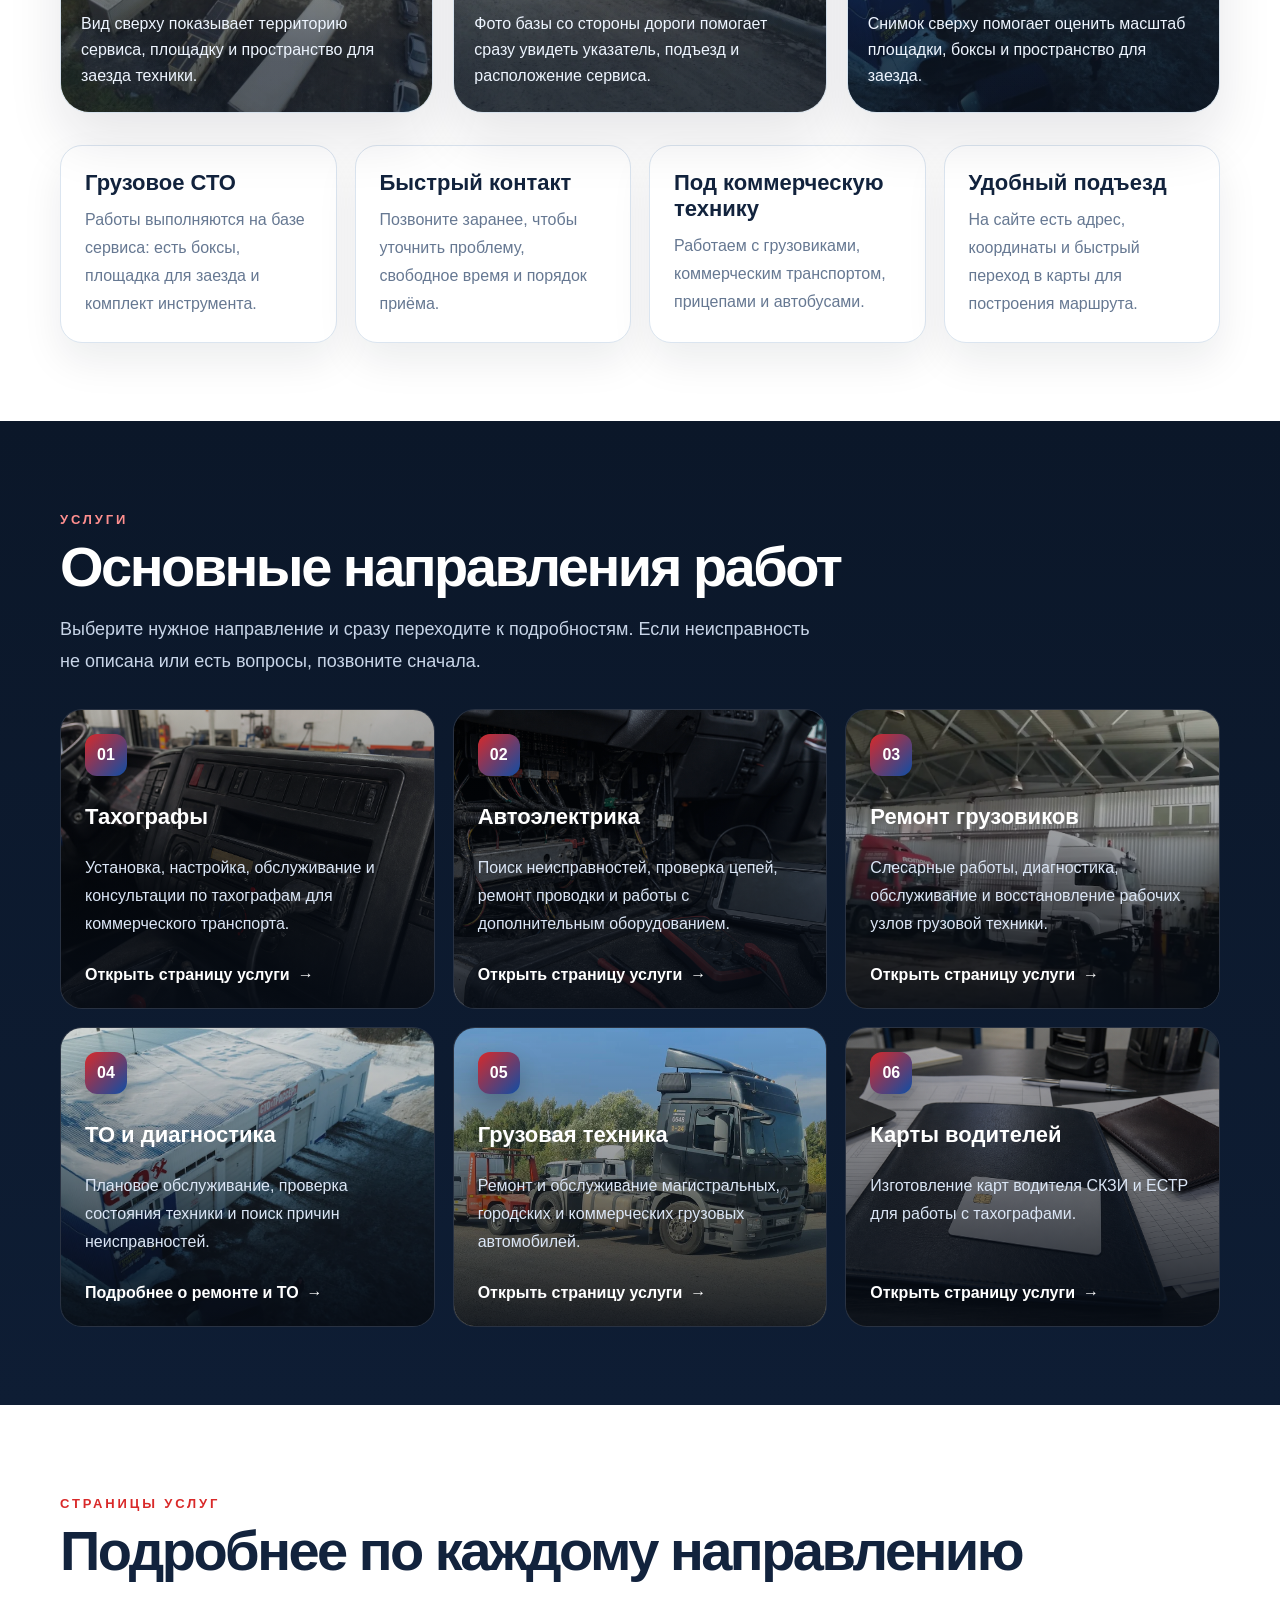
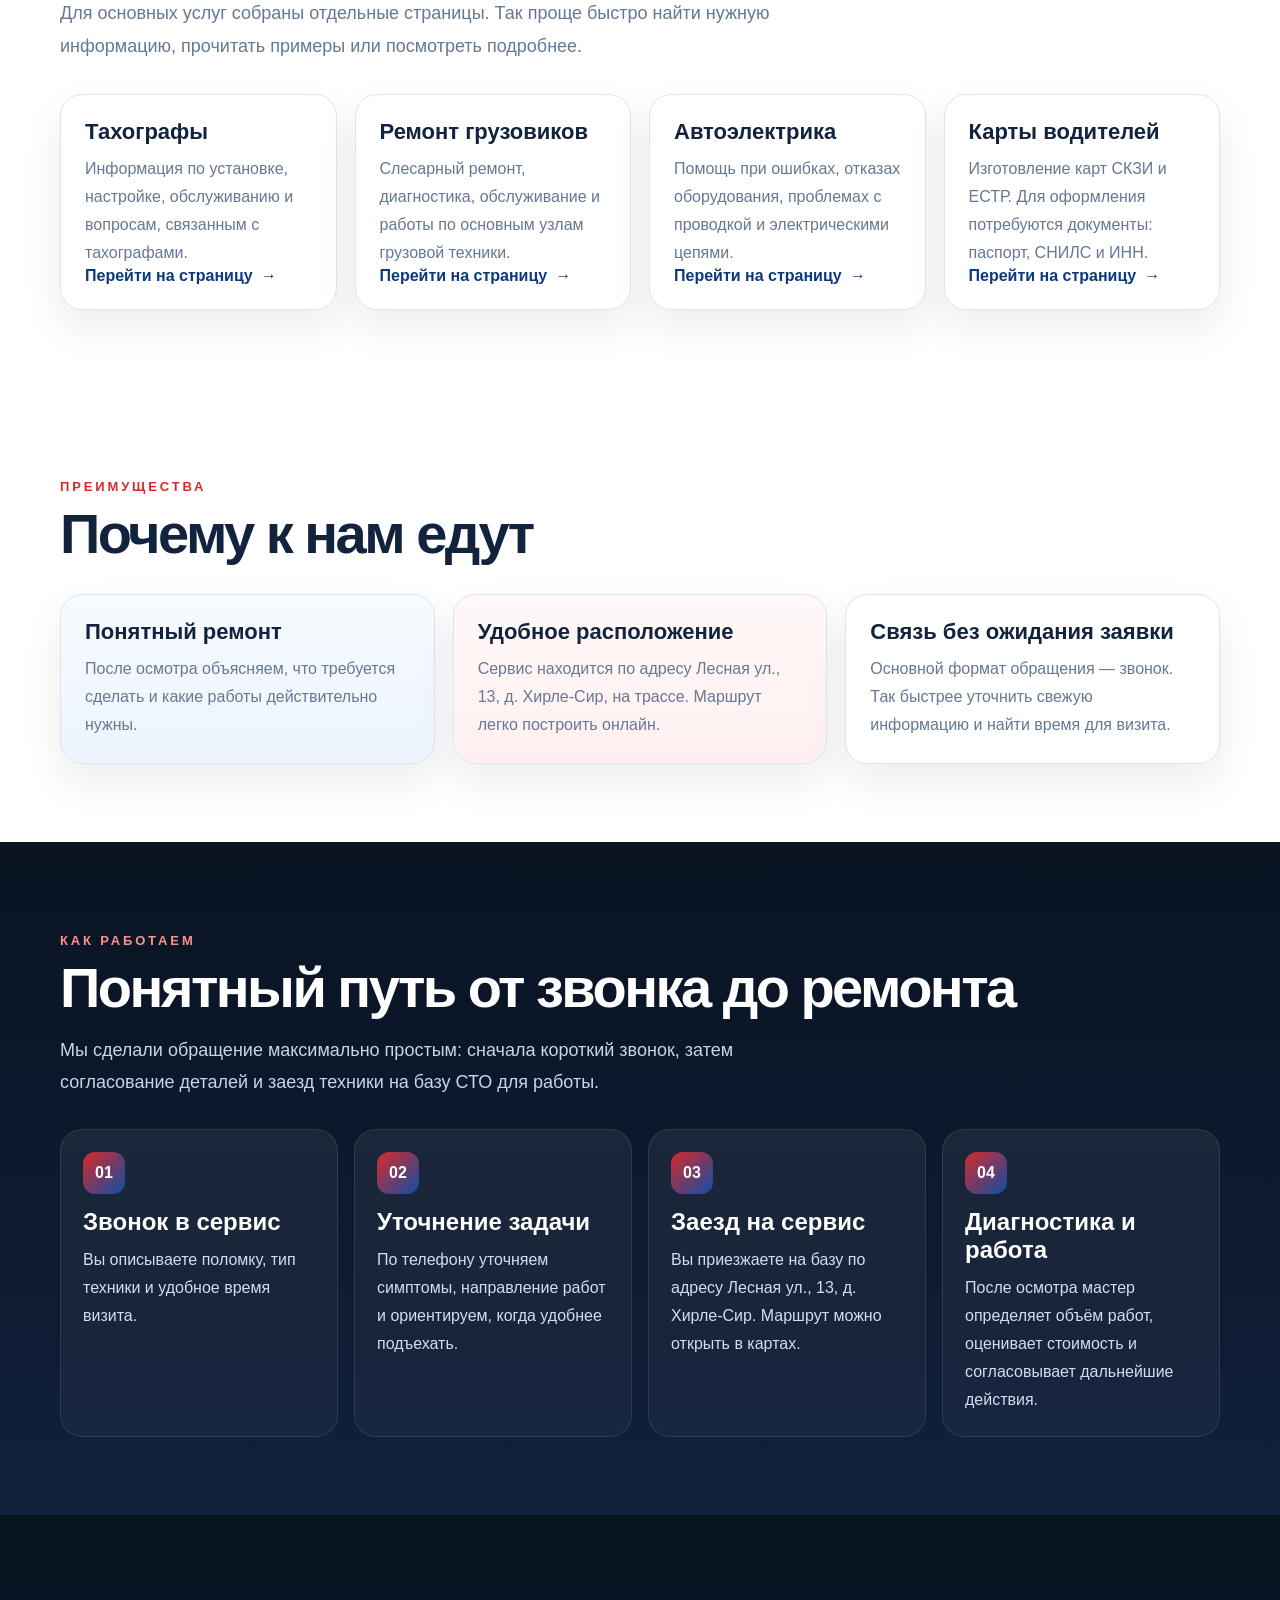
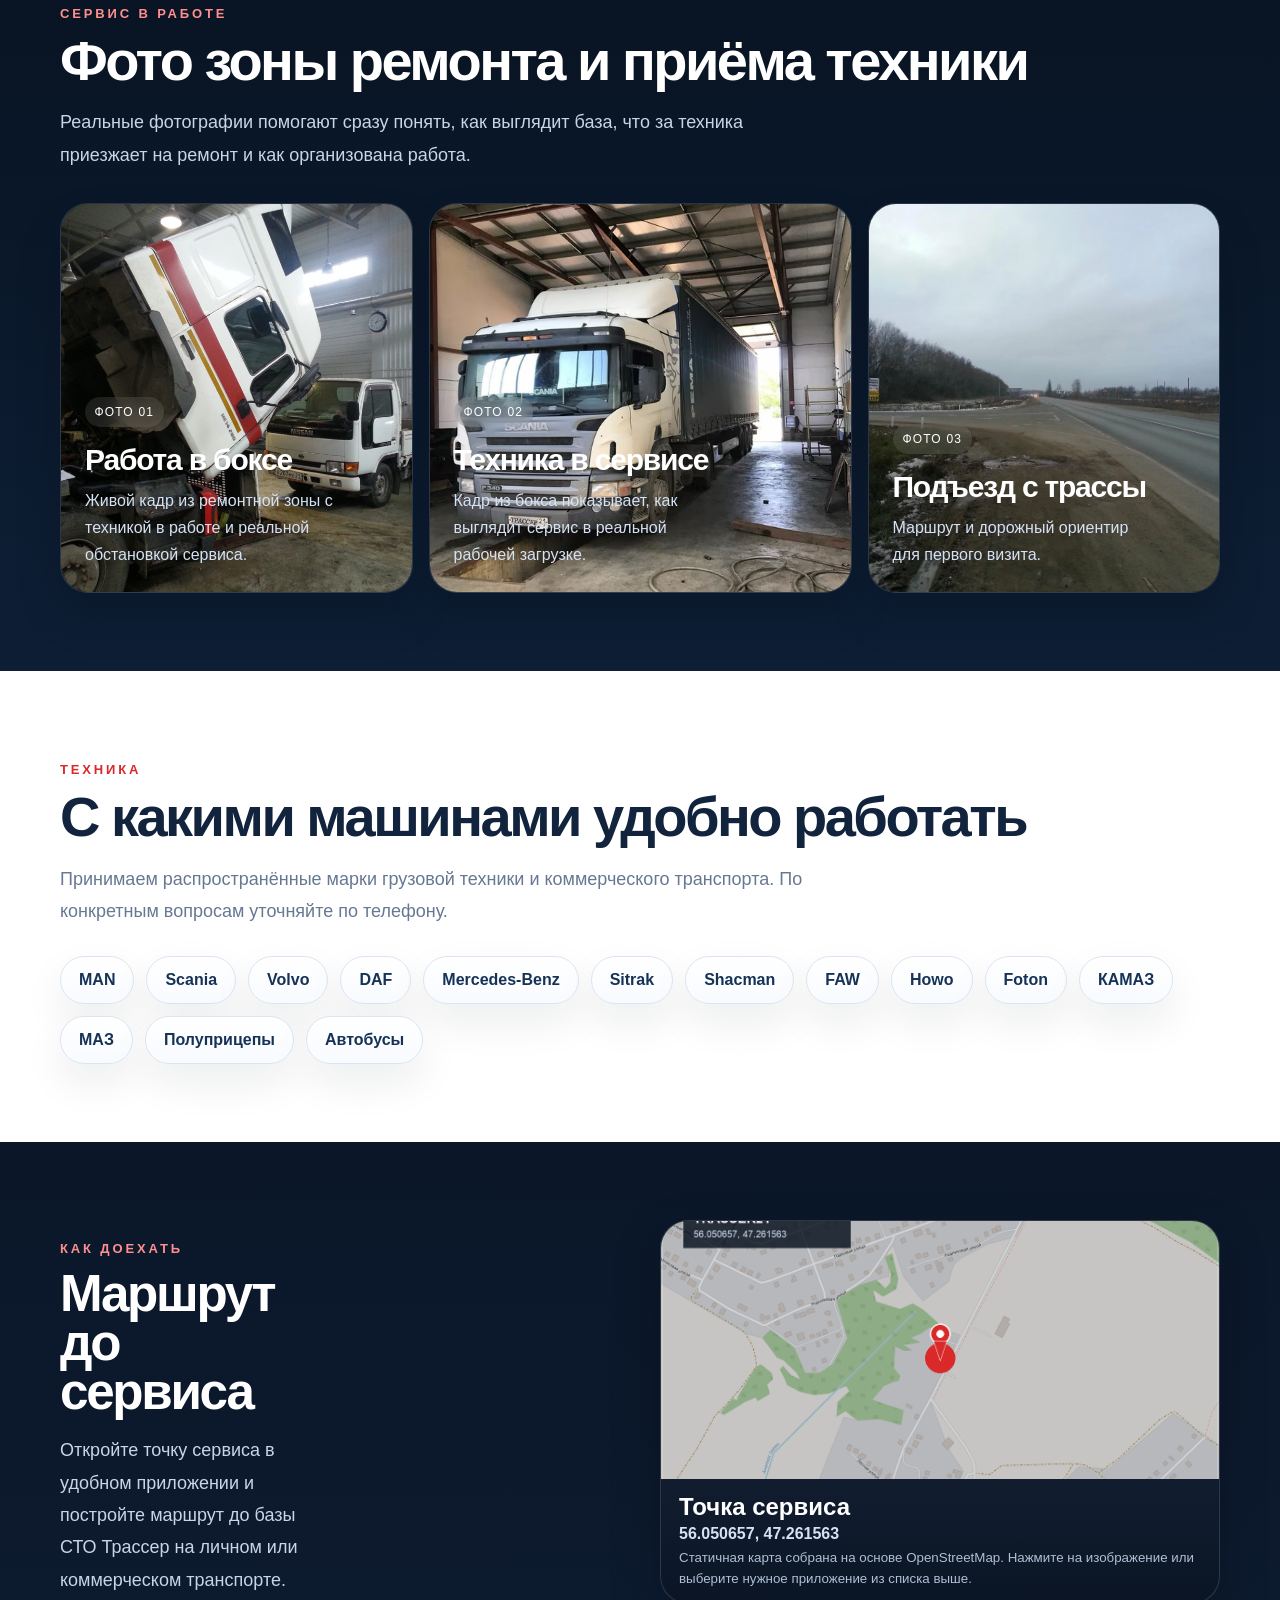
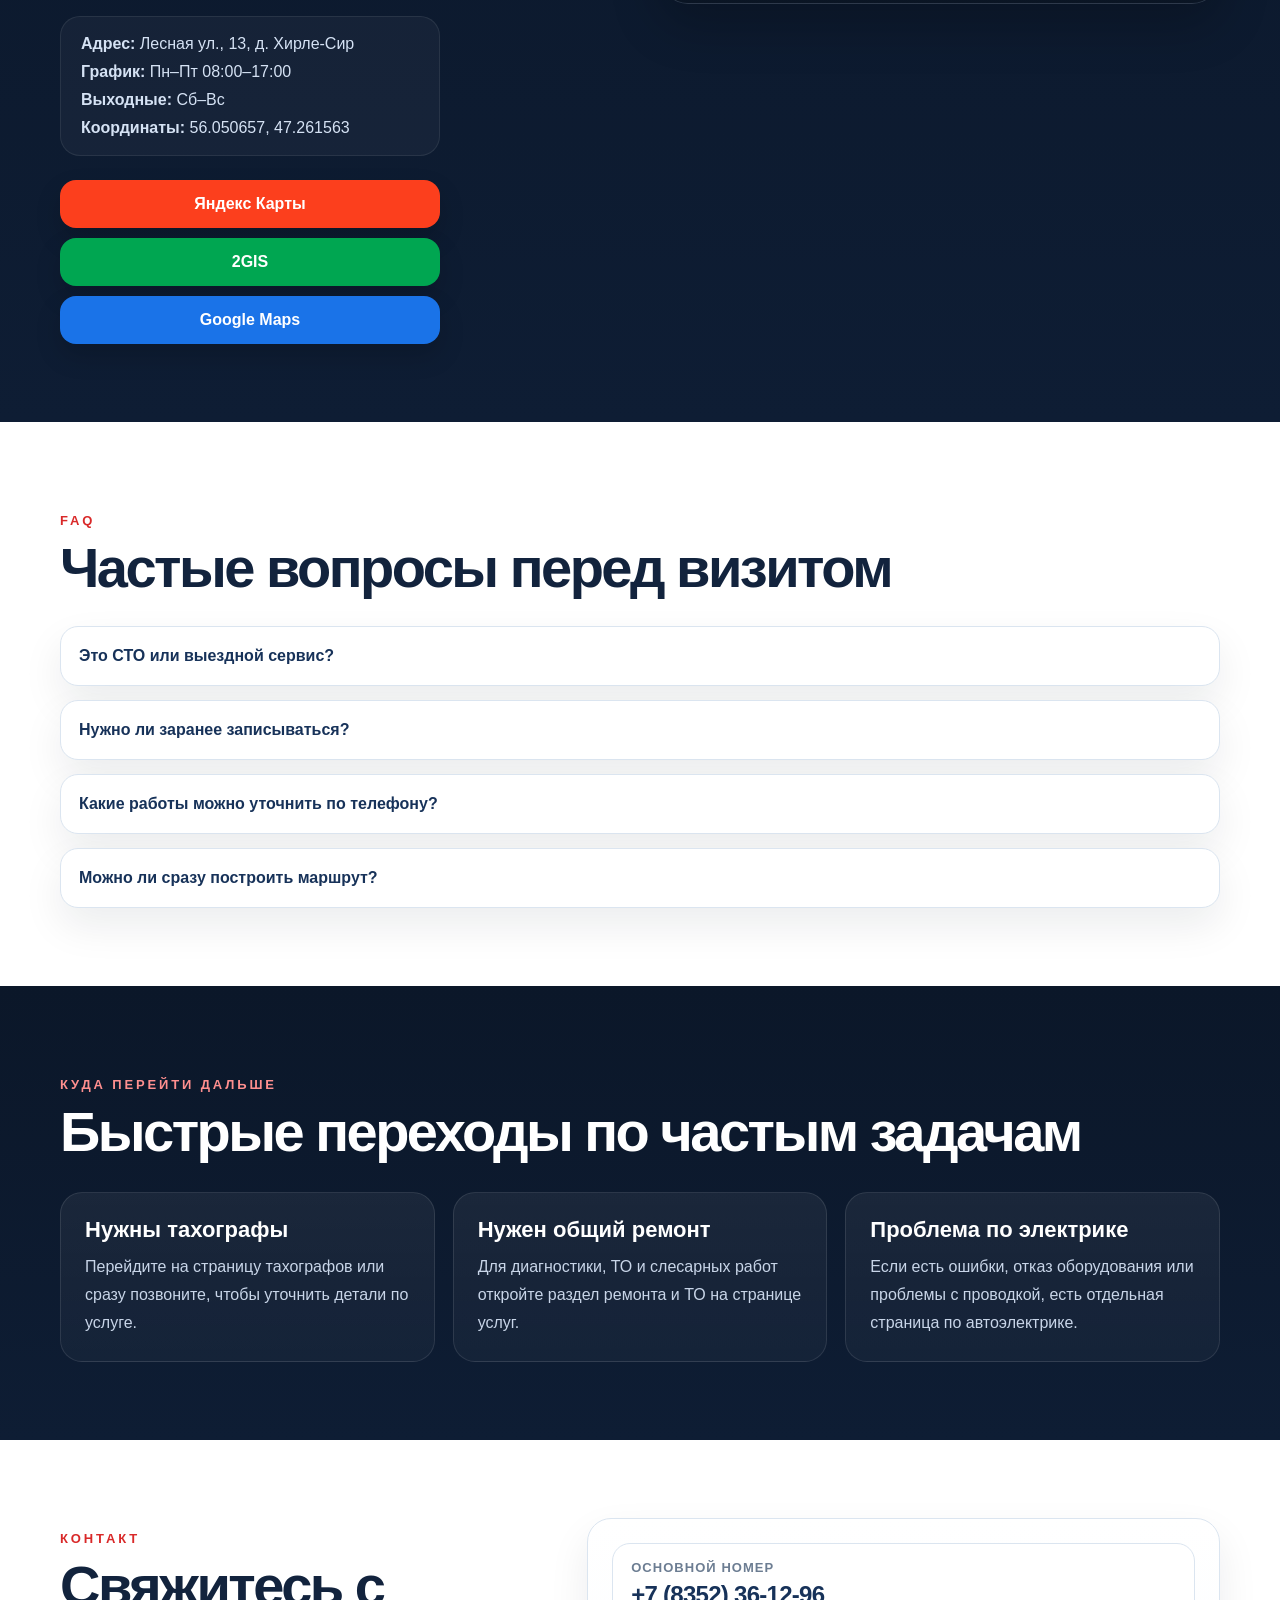
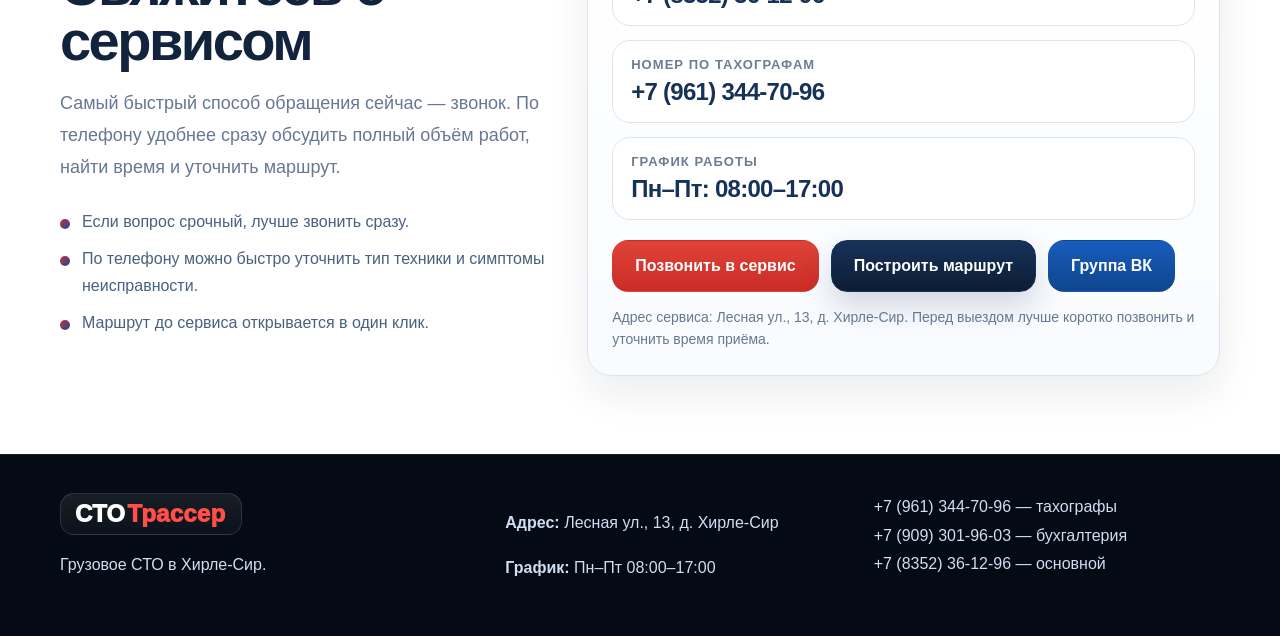
==== commit 5887708b: "Redesign hero section and fix Russian copy" ====
--- a/index.html
+++ b/index.html
@@ -90,69 +90,152 @@
 
   <main id="top">
     <section class="hero">
-      <div class="container hero__layout">
-        <div class="hero__lead">
-          <div class="hero__content">
-            <p class="eyebrow">Грузовое СТО Трассер</p>
-            <h1>Ремонт грузовиков, прицепов, автобусов и тахографов</h1>
-            <p class="hero__text">
-              СТО Трассер — грузовое СТО по адресу <strong>Лесная ул., 13</strong> в д. Хирле-Сир.
-              К нам приезжают на ремонт, диагностику, обслуживание и профильные работы по тахографам.
-            </p>
-            <div class="hero__badges" aria-label="Быстрые ориентиры">
+      <div class="hero__inner">
+        <div class="hero__content">
+          <p class="eyebrow">ГРУЗОВОЕ СТО ТРАССЕР</p>
+          <h1>Ремонт грузовиков, прицепов и тахографов</h1>
+          <p class="hero__text">
+            СТО Трассер — грузовое СТО по адресу <strong>Лесная ул., 13</strong> в д. Хирле-Сир.
+            К нам приезжают на ремонт, диагностику, обслуживание и профильные работы по тахографам.
+          </p>
+          <div class="hero__actions">
+            <a class="btn btn--red" href="tel:+78352361296">
+              <span class="hero-inline-icon" aria-hidden="true">
+                <svg viewBox="0 0 24 24" focusable="false">
+                  <path d="M6.62 10.79a15.05 15.05 0 0 0 6.59 6.59l2.2-2.2a1 1 0 0 1 1.01-.24c1.11.37 2.3.56 3.58.56a1 1 0 0 1 1 1V20a1 1 0 0 1-1 1C10.85 21 3 13.15 3 3a1 1 0 0 1 1-1h3.5a1 1 0 0 1 1 1c0 1.28.19 2.47.56 3.58a1 1 0 0 1-.24 1.01z" fill="currentColor"/>
+                </svg>
+              </span>
+              <span>Позвонить в сервис</span>
+            </a>
+            <a class="btn btn--blue" href="#services">
+              <span class="hero-inline-icon" aria-hidden="true">
+                <svg viewBox="0 0 24 24" focusable="false">
+                  <path d="M5 4h14a1 1 0 0 1 1 1v14a1 1 0 0 1-1 1H5a1 1 0 0 1-1-1V5a1 1 0 0 1 1-1zm2 3v2h10V7H7zm0 5v2h10v-2H7zm0 5v1h6v-1H7z" fill="currentColor"/>
+                </svg>
+              </span>
+              <span>Смотреть услуги</span>
+            </a>
+            <a class="btn btn--ghost" target="_blank" rel="noopener" href="https://yandex.ru/maps/?text=Лесная%20ул.%2C%2013%2C%20д.%20Хирле-Сир">
+              <span class="hero-inline-icon" aria-hidden="true">
+                <svg viewBox="0 0 24 24" focusable="false">
+                  <path d="M12 22s7-6.2 7-12a7 7 0 1 0-14 0c0 5.8 7 12 7 12zm0-9a3 3 0 1 1 0-6 3 3 0 0 1 0 6z" fill="currentColor"/>
+                </svg>
+              </span>
+              <span>Построить маршрут</span>
+            </a>
+          </div>
+          <div class="hero__badges" aria-label="Быстрые ориентиры">
+            <span>
+              <span class="hero-badge__icon" aria-hidden="true">
+                <svg viewBox="0 0 24 24" focusable="false">
+                  <path d="M3 7.5A2.5 2.5 0 0 1 5.5 5H14a2 2 0 0 1 2 2v6h1.4l1.9 1.9A2 2 0 0 1 20 16.3V18h-1a2.5 2.5 0 0 1-5 0H9a2.5 2.5 0 0 1-5 0H3V7.5zm2 9a1 1 0 1 0 0 2 1 1 0 0 0 0-2zm11.5 0a1 1 0 1 0 0 2 1 1 0 0 0 0-2zM16 9v2h2.1l-1.2-1.2A1 1 0 0 0 16.2 9H16z" fill="currentColor"/>
+                </svg>
+              </span>
               <span>Грузовики</span>
-              <span>Прицепы и автобусы</span>
+            </span>
+            <span>
+              <span class="hero-badge__icon" aria-hidden="true">
+                <svg viewBox="0 0 24 24" focusable="false">
+                  <path d="M4 8a2 2 0 0 1 2-2h7a2 2 0 0 1 2 2v6h1a2 2 0 0 1 2 2v1h-1a2.5 2.5 0 0 1-5 0H9a2.5 2.5 0 0 1-5 0H3v-1a2 2 0 0 1 1-1.73V8zm2 7.5a1 1 0 1 0 0 2 1 1 0 0 0 0-2zm8 0a1 1 0 1 0 0 2 1 1 0 0 0 0-2z" fill="currentColor"/>
+                </svg>
+              </span>
+              <span>Прицепы</span>
+            </span>
+            <span>
+              <span class="hero-badge__icon" aria-hidden="true">
+                <svg viewBox="0 0 24 24" focusable="false">
+                  <path d="M4 9a3 3 0 0 1 3-3h8a3 3 0 0 1 3 3v6h1a1 1 0 0 1 1 1v1h-1a2.5 2.5 0 0 1-5 0H9a2.5 2.5 0 0 1-5 0H3v-1a1 1 0 0 1 1-1h1V9zm2 0v2h10V9a1 1 0 0 0-1-1H7a1 1 0 0 0-1 1zm0 6.5a1 1 0 1 0 0 2 1 1 0 0 0 0-2zm9 0a1 1 0 1 0 0 2 1 1 0 0 0 0-2z" fill="currentColor"/>
+                </svg>
+              </span>
+              <span>Автобусы</span>
+            </span>
+            <span>
+              <span class="hero-badge__icon" aria-hidden="true">
+                <svg viewBox="0 0 24 24" focusable="false">
+                  <path d="M12 3a9 9 0 1 1 0 18 9 9 0 0 1 0-18zm1 4h-2v6l4 2 1-1.73-3-1.52V7z" fill="currentColor"/>
+                </svg>
+              </span>
               <span>Тахографы</span>
-            </div>
-            <div class="hero__actions">
-              <a class="btn btn--red" href="tel:+78352361296">Позвонить в сервис</a>
-              <a class="btn btn--blue" href="#services">Смотреть услуги</a>
-            </div>
-            <p class="hero__footnote">Если вопрос срочный, лучше сразу звонить: так быстрее, чем оставлять заявку.</p>
-          </div>
-
-          <aside class="hero__summary">
-            <p class="hero__summary-label">Контакты и режим работы</p>
-            <div class="hero__summary-grid">
-              <article>
-                <small>Адрес</small>
-                <strong>Лесная ул., 13, д. Хирле-Сир</strong>
-              </article>
-              <article>
-                <small>График</small>
-                <strong>Пн-Пт с 08:00 до 17:00</strong>
-              </article>
-              <article>
-                <small>Основной номер</small>
-                <strong>+7 (8352) 36-12-96</strong>
-              </article>
-              <article>
-                <small>Тахографы</small>
-                <strong>+7 (961) 344-70-96</strong>
-              </article>
-            </div>
-          </aside>
+            </span>
+          </div>
         </div>
 
         <figure
-          class="hero__showcase"
+          class="hero__visual"
           data-lightbox
-          data-lightbox-src="assets/service-exterior-aerial-new.webp"
-          data-lightbox-caption="Реальный вид базы и сервисных боксов СТО Трассер"
+          data-lightbox-src="assets/hero-sto.jpg"
+          data-lightbox-caption="СТО Трассер с видом сверху"
           role="button"
           tabindex="0"
-          aria-label="Открыть фото базы"
+          aria-label="Открыть фото сервиса"
         >
-          <img src="assets/service-exterior-aerial-new.webp" alt="Вид сверху на территорию и боксы сервиса СТО Трассер" />
-          <div class="hero__showcase-actions">
-            <a class="btn btn--light" target="_blank" rel="noopener" href="https://yandex.ru/maps/?text=Лесная%20ул.%2C%2013%2C%20д.%20Хирле-Сир">Построить маршрут</a>
-          </div>
-          <figcaption class="hero__showcase-caption">
-            <small>Фото сервиса</small>
-            <strong>Реальный вид базы и сервисных боксов СТО Трассер</strong>
-            <span>Снимок сверху помогает сразу понять масштаб площадки, расположение боксов и формат грузового СТО.</span>
+          <figcaption class="hero__visual-caption">
+            <span class="hero-inline-icon hero-inline-icon--small" aria-hidden="true">
+              <svg viewBox="0 0 24 24" focusable="false">
+                <path d="M21 19l-4.35-4.35a7 7 0 1 0-1.41 1.41L19 21zM5 10a5 5 0 1 1 10 0A5 5 0 0 1 5 10z" fill="currentColor"/>
+              </svg>
+            </span>
+            <span>Открыть фото сервиса</span>
           </figcaption>
         </figure>
+
+        <aside class="hero-contact-card">
+          <p class="hero-contact-card__title">Контакты и режим работы</p>
+          <div class="hero-contact-card__grid">
+            <article class="hero-contact-card__item">
+              <span class="hero-contact-card__icon" aria-hidden="true">
+                <svg viewBox="0 0 24 24" focusable="false">
+                  <path d="M12 22s7-6.2 7-12a7 7 0 1 0-14 0c0 5.8 7 12 7 12zm0-9a3 3 0 1 1 0-6 3 3 0 0 1 0 6z" fill="currentColor"/>
+                </svg>
+              </span>
+              <div class="hero-contact-card__meta">
+                <span>Адрес</span>
+                <strong>Лесная ул., 13, д. Хирле-Сир</strong>
+              </div>
+            </article>
+            <article class="hero-contact-card__item">
+              <span class="hero-contact-card__icon" aria-hidden="true">
+                <svg viewBox="0 0 24 24" focusable="false">
+                  <path d="M12 2a10 10 0 1 0 10 10A10 10 0 0 0 12 2zm1 11h-5V7h2v4h3z" fill="currentColor"/>
+                </svg>
+              </span>
+              <div class="hero-contact-card__meta">
+                <span>График работы</span>
+                <strong>Пн–Пт с 08:00 до 17:00</strong>
+              </div>
+            </article>
+            <article class="hero-contact-card__item">
+              <span class="hero-contact-card__icon" aria-hidden="true">
+                <svg viewBox="0 0 24 24" focusable="false">
+                  <path d="M6.62 10.79a15.05 15.05 0 0 0 6.59 6.59l2.2-2.2a1 1 0 0 1 1.01-.24c1.11.37 2.3.56 3.58.56a1 1 0 0 1 1 1V20a1 1 0 0 1-1 1C10.85 21 3 13.15 3 3a1 1 0 0 1 1-1h3.5a1 1 0 0 1 1 1c0 1.28.19 2.47.56 3.58a1 1 0 0 1-.24 1.01z" fill="currentColor"/>
+                </svg>
+              </span>
+              <div class="hero-contact-card__meta">
+                <span>Основной номер</span>
+                <a href="tel:+78352361296">+7 (8352) 36-12-96</a>
+              </div>
+            </article>
+            <article class="hero-contact-card__item">
+              <span class="hero-contact-card__icon" aria-hidden="true">
+                <svg viewBox="0 0 24 24" focusable="false">
+                  <path d="M12 4a8 8 0 1 1-8 8 8 8 0 0 1 8-8zm0 2a6 6 0 1 0 6 6 6 6 0 0 0-6-6zm1 1v5h3v2h-5V7z" fill="currentColor"/>
+                </svg>
+              </span>
+              <div class="hero-contact-card__meta">
+                <span>Тахографы</span>
+                <a href="tel:+79613447096">+7 (961) 344-70-96</a>
+              </div>
+            </article>
+          </div>
+          <a class="btn btn--red hero-contact-card__route" target="_blank" rel="noopener" href="https://yandex.ru/maps/?text=Лесная%20ул.%2C%2013%2C%20д.%20Хирле-Сир">
+            <span class="hero-inline-icon" aria-hidden="true">
+              <svg viewBox="0 0 24 24" focusable="false">
+                <path d="M12 22s7-6.2 7-12a7 7 0 1 0-14 0c0 5.8 7 12 7 12zm0-9a3 3 0 1 1 0-6 3 3 0 0 1 0 6z" fill="currentColor"/>
+              </svg>
+            </span>
+            <span>Построить маршрут</span>
+          </a>
+        </aside>
       </div>
     </section>
 
@@ -201,9 +284,9 @@
         </div>
         <div class="cards cards--4">
           <article class="card"><h3>Грузовое СТО</h3><p>Работы выполняются на базе сервиса: есть боксы, площадка для заезда и комплект инструмента.</p></article>
-          <article class="card"><h3>Быстрый контакт</h3><p>Позвоните заранее, чтобы уточнить проблему, свободное время и порядок приема.</p></article>
+          <article class="card"><h3>Быстрый контакт</h3><p>Позвоните заранее, чтобы уточнить проблему, свободное время и порядок приёма.</p></article>
           <article class="card"><h3>Под коммерческую технику</h3><p>Работаем с грузовиками, коммерческим транспортом, прицепами и автобусами.</p></article>
-          <article class="card"><h3>Удобный подъезд</h3><p>На сайте есть адрес, координаты и быстрый перех��д в карты для построения маршрута.</p></article>
+          <article class="card"><h3>Удобный подъезд</h3><p>На сайте есть адрес, координаты и быстрый переход в карты для построения маршрута.</p></article>
         </div>
       </div>
     </section>
@@ -287,10 +370,10 @@
     <section class="section section--light" id="advantages">
       <div class="container">
         <p class="eyebrow eyebrow--red">Преимущества</p>
-        <h2>Почему к нам едят</h2>
+        <h2>Почему к нам едут</h2>
         <div class="cards cards--3">
-          <article class="card card--accent-blue"><h3>Понятный ремонт</h3><p>После осмотра объясняем, что требуется сделать и какие работы нужны при осмотре техники.</p></article>
-          <article class="card card--accent-red"><h3>Удобное расположение</h3><p>Сервис находится по адресу Лесная ул., 13, д. Хирле-Сир на трассе. Маршрут легко построить онлайн.</p></article>
+          <article class="card card--accent-blue"><h3>Понятный ремонт</h3><p>После осмотра объясняем, что требуется сделать и какие работы действительно нужны.</p></article>
+          <article class="card card--accent-red"><h3>Удобное расположение</h3><p>Сервис находится по адресу Лесная ул., 13, д. Хирле-Сир, на трассе. Маршрут легко построить онлайн.</p></article>
           <article class="card"><h3>Связь без ожидания заявки</h3><p>Основной формат обращения — звонок. Так быстрее уточнить свежую информацию и найти время для визита.</p></article>
         </div>
       </div>
@@ -320,7 +403,7 @@
           <article class="process-card">
             <span class="num">04</span>
             <h3>Диагностика и работа</h3>
-            <p>После осмотра мастер определяет объем работ, оценивает стоимость и согласовывает дальнейшие действия.</p>
+            <p>После осмотра мастер определяет объём работ, оценивает стоимость и согласовывает дальнейшие действия.</p>
           </article>
         </div>
       </div>
@@ -329,7 +412,7 @@
     <section class="section section--photo" id="gallery">
       <div class="container">
         <p class="eyebrow">Сервис в работе</p>
-        <h2>Фото зоны ремонта и приема техники</h2>
+        <h2>Фото зоны ремонта и приёма техники</h2>
         <p class="section__lead section__lead--dark">Реальные фотографии помогают сразу понять, как выглядит база, что за техника приезжает на ремонт и как организована работа.</p>
         <div class="gallery">
           <article
@@ -450,7 +533,7 @@
           </details>
           <details class="faq__item">
             <summary>Нужно ли заранее записываться?</summary>
-            <p>Лучше позвонить заранее, чтобы уточнить загрузку сервиса и удобное время приема техники.</p>
+            <p>Лучше позвонить заранее, чтобы уточнить загрузку сервиса и удобное время приёма техники.</p>
           </details>
           <details class="faq__item">
             <summary>Какие работы можно уточнить по телефону?</summary>
@@ -481,7 +564,7 @@
         <div>
           <p class="eyebrow eyebrow--red">Контакт</p>
           <h2>Свяжитесь с сервисом</h2>
-          <p class="section__lead">Самый быстрый способ обращения сейчас — звонок. По телефону удобнее сразу обсудить полный объем работ, найти время и уточнить маршрут.</p>
+          <p class="section__lead">Самый быстрый способ обращения сейчас — звонок. По телефону удобнее сразу обсудить полный объём работ, найти время и уточнить маршрут.</p>
           <ul class="request__notes">
             <li>Если вопрос срочный, лучше звонить сразу.</li>
             <li>По телефону можно быстро уточнить тип техники и симптомы неисправности.</li>
@@ -499,14 +582,14 @@
           </div>
           <div class="contact-panel__item">
             <span>График работы</span>
-            <strong>Пн-Пт: 08:00-17:00</strong>
+            <strong>Пн–Пт: 08:00–17:00</strong>
           </div>
           <div class="contact-panel__actions">
             <a class="btn btn--red" href="tel:+78352361296">Позвонить в сервис</a>
             <a class="btn btn--light" target="_blank" rel="noopener" href="https://yandex.ru/maps/?text=Лесная%20ул.%2C%2013%2C%20д.%20Хирле-Сир">Построить маршрут</a>
             <a class="btn btn--vk" target="_blank" rel="noopener" href="https://vk.com/trasser21">Группа ВК</a>
           </div>
-          <p class="form__hint">Адрес сервиса: Лесная ул., 13, д. Хирле-Сир. Перед выездом лучше коротко позвонить и уточнить время приема.</p>
+          <p class="form__hint">Адрес сервиса: Лесная ул., 13, д. Хирле-Сир. Перед выездом лучше коротко позвонить и уточнить время приёма.</p>
         </div>
       </div>
     </section>
--- a/styles.css
+++ b/styles.css
@@ -26,41 +26,43 @@
 @media(max-width:820px){.header__cta{display:none}}
 @media(max-width:760px){.nav{display:none}.burger{display:block}}
 .burger{display:none;background:transparent;color:#fff;border:1px solid rgba(255,255,255,.15);border-radius:12px;width:44px;height:44px;font-size:22px}
-.btn{display:inline-flex;align-items:center;justify-content:center;min-height:52px;padding:0 22px;border-radius:16px;font-weight:800;border:1px solid transparent;transition:transform .2s ease,box-shadow .2s ease,background .2s ease}.btn:hover{transform:translateY(-1px);box-shadow:0 14px 28px rgba(0,0,0,.18)}.btn--red{background:linear-gradient(180deg,#df4238,#c92d26);color:#fff}.btn--blue,.btn--vk{background:linear-gradient(180deg,#185cbc,#0f468d);color:#fff}.btn--light{background:#fff;color:#0a1730}
-.hero{position:relative;overflow:hidden;background:
-radial-gradient(circle at 18% 18%,rgba(217,41,41,.14),transparent 26%),
-linear-gradient(180deg,#07111d 0%,#091524 54%,#0d1a2d 100%);
-padding:56px 0 78px}
-.hero::before{content:"";position:absolute;inset:0;background:
-linear-gradient(90deg,rgba(255,255,255,.02),transparent 26%,transparent 74%,rgba(255,255,255,.02)),
-linear-gradient(180deg,rgba(255,255,255,.03),transparent 18%);
-pointer-events:none}
-.hero__layout{display:grid;gap:30px}
-.hero__lead{display:grid;grid-template-columns:minmax(0,1.18fr) minmax(320px,.82fr);gap:28px;align-items:end}
+.btn{display:inline-flex;align-items:center;justify-content:center;min-height:52px;padding:0 22px;border-radius:16px;font-weight:800;border:1px solid transparent;transition:transform .2s ease,box-shadow .2s ease,background .2s ease}.btn:hover{transform:translateY(-1px);box-shadow:0 14px 28px rgba(0,0,0,.18)}.btn--red{background:linear-gradient(180deg,#df4238,#c92d26);color:#fff}.btn--blue,.btn--vk{background:linear-gradient(180deg,#185cbc,#0f468d);color:#fff}.btn--light{background:#fff;color:#0a1730}.btn--ghost{background:rgba(7,17,29,.18);border-color:rgba(255,255,255,.28);color:#fff;backdrop-filter:blur(8px)}
+.hero{position:relative;width:100%;min-height:720px;overflow:hidden;background:#07111e}
+.hero::before{content:"";position:absolute;inset:0;background:linear-gradient(90deg,#07111e 0%,rgba(7,17,30,.98) 26%,rgba(7,17,30,.86) 40%,rgba(7,17,30,.56) 52%,rgba(7,17,30,.22) 68%,rgba(7,17,30,.56) 100%),url("assets/hero-sto.jpg") right center/cover no-repeat;z-index:0}
+.hero::after{content:"";position:absolute;inset:0;background:radial-gradient(circle at 16% 18%,rgba(217,41,41,.18),transparent 26%),linear-gradient(180deg,rgba(255,255,255,.03),transparent 18%,transparent 78%,rgba(255,255,255,.02) 100%);pointer-events:none;z-index:1}
+.hero__inner{position:relative;z-index:2;display:grid;grid-template-columns:minmax(480px,620px) 1fr;gap:32px;align-items:center;max-width:1440px;min-height:720px;margin:0 auto;padding:72px 48px 64px}
+.hero-inline-icon{display:inline-flex;align-items:center;justify-content:center;flex:0 0 auto;width:20px;height:20px;color:currentColor}
+.hero-inline-icon svg{display:block;width:100%;height:100%}
+.hero-inline-icon--small{width:16px;height:16px}
 .eyebrow{color:#ff8f8f;font-size:13px;letter-spacing:.22em;text-transform:uppercase;font-weight:900}.eyebrow--red{color:var(--red)}h1{font-size:clamp(48px,7vw,84px);line-height:.92;letter-spacing:-.06em;margin:14px 0 0;max-width:11ch}h2{font-size:clamp(34px,5vw,56px);line-height:.98;letter-spacing:-.045em;margin:10px 0 0}
-.hero__content{display:flex;flex-direction:column;justify-content:center;padding:10px 0 0}
+.hero__content{display:flex;flex-direction:column;justify-content:center;align-self:center;max-width:620px;padding:8px 0 0}
 .hero__text,.section__lead{font-size:18px;line-height:1.8;color:var(--muted);max-width:760px}
 .hero__text{max-width:32ch;font-size:20px;line-height:1.72;margin-top:22px;color:#d6e1f1}
-.hero__badges{display:flex;flex-wrap:wrap;gap:10px;margin-top:22px}
-.hero__badges span{display:inline-flex;align-items:center;min-height:38px;padding:0 14px;border-radius:999px;background:rgba(255,255,255,.05);border:1px solid rgba(255,255,255,.08);color:#edf3fb;font-size:13px;font-weight:800;letter-spacing:.02em}
+.hero__badges{display:flex;flex-wrap:wrap;gap:12px;margin-top:28px}
+.hero__badges > span{display:inline-flex;align-items:center;gap:10px;min-height:40px;padding:0 15px;border-radius:999px;background:rgba(255,255,255,.05);border:1px solid rgba(255,255,255,.08);color:#edf3fb;font-size:13px;font-weight:800;letter-spacing:.02em}
+.hero__badges > span > span:last-child{display:inline-block}
+.hero-badge__icon{display:inline-flex;align-items:center;justify-content:center;width:28px;height:28px;border-radius:999px;background:rgba(217,41,41,.16);color:#ff9f92;box-shadow:inset 0 0 0 1px rgba(255,255,255,.08)}
+.hero-badge__icon svg{width:15px;height:15px;display:block}
 .hero__actions{display:flex;gap:12px;flex-wrap:wrap;margin-top:28px}
-.hero__footnote{margin:18px 0 0;color:#aebfd6;font-size:15px;line-height:1.7}
-.hero__summary{padding:24px;border-radius:28px;background:rgba(255,255,255,.04);border:1px solid rgba(255,255,255,.08);box-shadow:0 24px 48px rgba(0,0,0,.16)}
-.hero__summary-label{margin:0 0 14px;color:#95aac6;text-transform:uppercase;font-size:12px;font-weight:900;letter-spacing:.16em}
-.hero__summary-grid{display:grid;grid-template-columns:1fr 1fr;gap:12px}
-.hero__summary-grid article{display:grid;gap:7px;padding:18px;border-radius:20px;background:rgba(255,255,255,.04);border:1px solid rgba(255,255,255,.08)}
-.hero__summary-grid small{color:#95aac6;text-transform:uppercase;font-size:11px;font-weight:900;letter-spacing:.14em}
-.hero__summary-grid strong{color:#fff;font-size:20px;line-height:1.35;letter-spacing:-.02em}
-.hero__showcase{position:relative;margin:0;border-radius:34px;overflow:hidden;border:1px solid rgba(255,255,255,.1);background:#0c1727;box-shadow:0 30px 64px rgba(0,0,0,.24)}
-.hero__showcase img{display:block;width:100%;aspect-ratio:16 / 7;object-fit:cover;object-position:center 44%}
-.hero__showcase::after{content:"";position:absolute;inset:0;background:linear-gradient(180deg,rgba(5,11,18,.08) 0%,rgba(5,11,18,.08) 36%,rgba(5,11,18,.64) 100%);pointer-events:none}
-.hero__showcase-actions{position:absolute;top:22px;right:22px;z-index:1}
-.hero__showcase-caption{position:absolute;left:24px;bottom:24px;z-index:1;display:grid;gap:8px;max-width:520px;padding:22px 24px;border-radius:26px;background:rgba(7,17,29,.76);backdrop-filter:blur(10px);border:1px solid rgba(255,255,255,.1)}
-.hero__showcase-caption small{color:#95aac6;text-transform:uppercase;font-size:12px;font-weight:900;letter-spacing:.16em}
-.hero__showcase-caption strong{font-size:30px;letter-spacing:-.04em;color:#fff;line-height:1.08}
-.hero__showcase-caption span{color:#d8e3f2;line-height:1.72}
-.hero__showcase[data-lightbox],.service-photos__item[data-lightbox],.gallery__card[data-lightbox]{cursor:zoom-in}
-.hero__showcase[data-lightbox]:focus-visible,.service-photos__item[data-lightbox]:focus-visible,.gallery__card[data-lightbox]:focus-visible{outline:2px solid rgba(255,255,255,.72);outline-offset:4px}
+.hero__actions .btn{gap:10px}
+.hero__visual{position:relative;display:block;min-height:560px;border:0;background:transparent;cursor:zoom-in}
+.hero__visual::before{content:"";position:absolute;inset:18px 0 18px 0;border-radius:32px;background:linear-gradient(180deg,rgba(255,255,255,.04),rgba(255,255,255,.01));border:1px solid rgba(255,255,255,.06);opacity:.5;transition:opacity .22s ease,transform .22s ease}
+.hero__visual:hover::before{opacity:.9;transform:translateY(-2px)}
+.hero__visual:focus-visible{outline:2px solid rgba(255,255,255,.72);outline-offset:6px;border-radius:32px}
+.hero__visual-caption{position:absolute;left:28px;bottom:34px;display:inline-flex;align-items:center;gap:10px;padding:12px 16px;border-radius:999px;background:rgba(9,18,31,.72);border:1px solid rgba(255,255,255,.14);box-shadow:0 18px 34px rgba(0,0,0,.24);backdrop-filter:blur(12px);color:#eef5ff;font-size:13px;font-weight:800;letter-spacing:.02em}
+.hero-contact-card{position:absolute;right:clamp(32px,5vw,72px);bottom:clamp(42px,7vh,76px);width:min(520px,38vw);z-index:3;padding:28px;border-radius:28px;background:rgba(10,18,32,.88);border:1px solid rgba(255,255,255,.12);box-shadow:0 24px 70px rgba(0,0,0,.45);backdrop-filter:blur(14px)}
+.hero-contact-card__title{margin:0;color:#eef5ff;text-transform:uppercase;font-size:13px;font-weight:900;letter-spacing:.16em}
+.hero-contact-card__grid{display:grid;grid-template-columns:1fr 1fr;gap:14px;margin-top:18px}
+.hero-contact-card__item{display:grid;grid-template-columns:40px minmax(0,1fr);gap:12px;align-items:start;padding:16px 18px;border-radius:20px;background:rgba(255,255,255,.03);border:1px solid rgba(255,255,255,.08)}
+.hero-contact-card__icon{display:inline-flex;align-items:center;justify-content:center;width:40px;height:40px;border-radius:14px;background:linear-gradient(180deg,rgba(217,41,41,.18),rgba(217,41,41,.08));color:#ff8f8f;box-shadow:inset 0 0 0 1px rgba(255,255,255,.08)}
+.hero-contact-card__icon svg{width:19px;height:19px;display:block}
+.hero-contact-card__meta{display:grid;gap:6px}
+.hero-contact-card__meta span{color:#95aac6;font-size:12px;font-weight:800;letter-spacing:.08em;text-transform:uppercase}
+.hero-contact-card__meta strong,.hero-contact-card__meta a{color:#fff;font-size:20px;line-height:1.35;font-weight:900;letter-spacing:-.02em}
+.hero-contact-card__route{width:100%;margin-top:18px}
+.hero-contact-card__route{gap:10px}
+.hero__visual[data-lightbox],.service-photos__item[data-lightbox],.gallery__card[data-lightbox]{cursor:zoom-in}
+.hero__visual[data-lightbox]:focus-visible,.service-photos__item[data-lightbox]:focus-visible,.gallery__card[data-lightbox]:focus-visible{outline:2px solid rgba(255,255,255,.72);outline-offset:4px}
 .section{padding:78px 0;scroll-margin-top:92px}.section--light{background:#fff;color:var(--text)}.section--dark{background:linear-gradient(180deg,#0b1729,#0e1d34)}.section--light .section__lead{color:#667892}.section__lead--dark{color:#c8d5e8}.cards{display:grid;gap:18px;margin-top:32px}.cards--4{grid-template-columns:repeat(4,1fr)}.cards--3{grid-template-columns:repeat(3,1fr)}
 .service-photos{display:grid;grid-template-columns:repeat(3,minmax(0,1fr));gap:20px;margin-top:34px}
 .service-photos__item{position:relative;margin:0;border-radius:30px;overflow:hidden;background:#fff;border:1px solid rgba(211,223,236,.9);box-shadow:0 28px 54px rgba(15,23,42,.1);min-height:360px;isolation:isolate}
@@ -201,10 +203,10 @@
 .lightbox__close:hover{transform:translateY(-1px);background:rgba(255,255,255,.12);border-color:rgba(255,255,255,.2)}
 .lightbox__image{display:block;width:100%;max-height:78vh;object-fit:contain;border-radius:28px;background:#02060c;box-shadow:0 34px 80px rgba(0,0,0,.4)}
 .lightbox__caption{margin:0;max-width:780px;color:#dbe6f7;line-height:1.7}
-@media(max-width:1000px){.nav.is-open{display:grid;position:absolute;top:76px;left:16px;right:16px;gap:6px;background:#0d1a2e;border:1px solid rgba(255,255,255,.1);border-radius:18px;padding:14px;box-shadow:0 18px 40px rgba(0,0,0,.28)}.nav.is-open a{justify-content:flex-start;padding:0 16px;border-radius:14px}.nav.is-open a::after{left:16px;right:16px}.hero__lead,.request,.route,.footer__grid,.gallery{grid-template-columns:1fr}.service-photos{grid-template-columns:1fr}.cards--4,.cards--3,.hero__summary-grid{grid-template-columns:1fr 1fr}.map-links{grid-template-columns:repeat(3,minmax(0,1fr))}.route__content,.route-map-card{max-width:none;justify-self:stretch}h1{max-width:none}.hero__text{max-width:none}.hero__content{padding:8px 0 0}.hero__showcase img{aspect-ratio:16 / 10}.hero__showcase-caption{max-width:460px}.service-photos__item,.service-photos__image{min-height:320px}}
+@media(max-width:1000px){.nav.is-open{display:grid;position:absolute;top:76px;left:16px;right:16px;gap:6px;background:#0d1a2e;border:1px solid rgba(255,255,255,.1);border-radius:18px;padding:14px;box-shadow:0 18px 40px rgba(0,0,0,.28)}.nav.is-open a{justify-content:flex-start;padding:0 16px;border-radius:14px}.nav.is-open a::after{left:16px;right:16px}.request,.route,.footer__grid,.gallery{grid-template-columns:1fr}.hero{min-height:680px}.hero__inner{grid-template-columns:minmax(0,560px) 1fr;min-height:680px;padding:56px 36px}.hero__visual{min-height:500px}.hero-contact-card{right:36px;bottom:40px;width:min(460px,42vw)}.service-photos{grid-template-columns:1fr}.cards--4,.cards--3{grid-template-columns:1fr 1fr}.map-links{grid-template-columns:repeat(3,minmax(0,1fr))}.route__content,.route-map-card{max-width:none;justify-self:stretch}h1{max-width:none}.hero__text{max-width:none}.hero__content{padding:8px 0 0}.service-photos__item,.service-photos__image{min-height:320px}}
 @media(max-width:1000px){.service-hero__grid,.service-highlight,.service-list,.process-grid,.route{grid-template-columns:1fr}.route__content{max-width:none;padding-top:0}.route__content h2{max-width:none}.route-map-card{max-width:none;justify-self:stretch}.route-map-card__image{max-height:none}}
-@media(max-width:760px){html{scroll-padding-top:78px}body{padding-bottom:78px}.topbar{display:none}.container{width:min(100%,calc(100% - 32px))}h1{font-size:clamp(34px,9.8vw,39px);line-height:1.04;letter-spacing:-.045em}h2{font-size:clamp(30px,9vw,38px)}.eyebrow{font-size:11px;letter-spacing:.18em}.cards--4,.cards--3,.hero__summary-grid,.service-highlight,.service-list,.map-links{grid-template-columns:1fr}.hero,.service-hero{padding:28px 0 60px}.service-hero h1{font-size:clamp(36px,11vw,44px)}.section{padding:48px 0;scroll-margin-top:78px}.header__inner{min-height:70px;gap:12px}.logo{flex:1 1 auto;max-width:calc(100% - 58px)}.logo img{height:42px;max-width:min(100%,258px)}.nav.is-open{top:66px}.nav.is-open a{justify-content:flex-start;padding:0 16px;border-radius:14px}.nav.is-open a::after{left:16px;right:16px}.btn{width:100%;min-height:50px}.hero__lead,.request,.route,.footer__grid,.gallery,.service-hero__grid,.service-highlight,.service-list,.process-grid{grid-template-columns:1fr}.hero__content{padding:4px 0 0}.hero__text{max-width:none;font-size:15.5px;line-height:1.62;margin-top:16px}.hero__badges{gap:8px;margin-top:18px}.hero__badges span{min-height:32px;padding:0 11px;font-size:11.5px}.hero__actions{gap:10px;margin-top:22px}.hero__footnote{font-size:14px}.hero__summary{padding:15px;border-radius:20px}.hero__summary-grid{gap:10px}.hero__summary-grid article{padding:12px;border-radius:16px}.hero__summary-grid strong{font-size:16px}.hero__showcase{border-radius:20px}.hero__showcase-actions{position:static;padding:10px;background:rgba(7,17,29,.82)}.hero__showcase img{aspect-ratio:16 / 9}.hero__showcase::after{background:linear-gradient(180deg,rgba(5,11,18,.02),rgba(5,11,18,.72) 100%)}.hero__showcase-caption{position:static;max-width:none;padding:14px;border-radius:0;background:rgba(7,17,29,.92);border:0}.hero__showcase-caption strong{font-size:19px}.hero__showcase-caption span{font-size:13.5px;line-height:1.5}.service-panel{padding:20px;border-radius:22px}.service-panel li{padding:13px 14px 13px 38px}.service-list article{padding:18px;border-radius:20px}.service-photos{gap:14px}.service-photos__item,.service-photos__image{min-height:240px;border-radius:22px}.service-photos__item figcaption{padding:16px;font-size:14px}.gallery{gap:14px}.gallery__card,.gallery__card--wide{min-height:230px;border-radius:22px}.gallery__card strong{font-size:24px}.gallery__card p{font-size:14px;line-height:1.55}.card{padding:20px;border-radius:20px}.card--service-photo{min-height:235px;padding:18px}.card--service-photo h3{font-size:21px}.card--service-photo p{font-size:14px;line-height:1.55}.card--service-photo .num{width:38px;height:38px;border-radius:12px;margin-bottom:8px}.route__content,.route-map-card{max-width:none;justify-self:stretch}.route__content{padding-top:0}.route__content h2{max-width:none}.route-map-card{border-radius:20px}.route-map-card__image{max-height:180px}.route-map-card__caption{padding:12px 14px}.route-map-card__caption small{font-size:13px}.contact-panel{padding:18px;border-radius:22px}.contact-panel__item{padding:13px 14px;border-radius:16px}.contact-panel__item a,.contact-panel__item strong{font-size:19px}.contact-panel__actions{flex-direction:column}.contact-panel__actions .btn{min-height:46px}.lightbox{padding:14px}.lightbox__dialog{gap:12px}.lightbox__close{align-self:stretch}.lightbox__image{max-height:68vh;border-radius:20px}.lightbox__caption{font-size:15px}.mobile-call{display:flex;position:fixed;left:auto;right:16px;bottom:14px;z-index:20;width:auto;min-width:148px;min-height:46px;padding:0 18px;border-radius:999px;background:var(--red);color:#fff;align-items:center;justify-content:center;font-weight:900;box-shadow:0 12px 30px rgba(0,0,0,.3);transition:opacity .2s ease,transform .2s ease}.mobile-call.is-hidden{opacity:0;pointer-events:none;transform:translateY(12px)}}
-@media(max-width:600px){.container{width:min(100%,calc(100% - 24px))}.header__inner{min-height:66px;gap:10px}.logo{max-width:calc(100% - 54px)}.logo img{height:38px;max-width:min(100%,236px)}.burger{width:42px;height:42px}.hero{padding-top:24px}.hero__lead{gap:18px}.hero__summary{padding:14px;border-radius:18px}.hero__summary-grid{grid-template-columns:1fr}.hero__summary-grid article{gap:5px}.hero__summary-grid strong{font-size:17px}.hero__showcase img{aspect-ratio:16 / 10}.hero__showcase-caption strong{font-size:18px}.hero__showcase-caption span{font-size:13px}.service-photos__item,.service-photos__image{min-height:220px}.gallery__card,.gallery__card--wide{min-height:210px}.gallery__card strong{font-size:22px}.route__info{padding:16px 16px 18px}.map-links{grid-template-columns:1fr}.contact-panel__item a,.contact-panel__item strong{font-size:18px}.service-panel::before{margin-bottom:12px}.service-panel h2{font-size:26px}}
-@media(max-width:430px){.header__inner{min-height:64px;gap:10px}.logo{max-width:calc(100% - 52px)}.logo img{height:34px;max-width:min(100%,212px)}.hero{padding-top:22px}.eyebrow{font-size:10.5px}.hero__actions{margin-top:18px}.btn{min-height:48px}.hero__badges span{padding:0 10px}.service-photos__item,.service-photos__image{min-height:205px}.gallery__card,.gallery__card--wide{min-height:200px}.route-map-card__image{max-height:190px}.route-map-card__caption strong{font-size:20px}.request__notes{gap:8px}.mobile-call{right:14px;bottom:12px;min-width:138px;min-height:44px;font-size:14px}.footer{padding-bottom:78px}}
-@media(max-width:390px){.container{width:min(100%,calc(100% - 20px))}h1{font-size:clamp(30px,11vw,35px);line-height:1.06}h2{font-size:clamp(26px,8.6vw,32px)}.header__inner{min-height:62px}.logo img{height:32px;max-width:min(100%,198px)}.hero__text{font-size:15px}.hero__summary{padding:13px}.hero__summary-grid strong{font-size:16px}.hero__showcase-caption{padding:13px 12px 14px}.hero__showcase-caption strong{font-size:17px}.card,.contact-panel,.service-panel,.form{padding:16px}.service-list article,.contact-panel__item{padding:15px}.gallery__card,.gallery__card--wide{min-height:190px}.service-photos__item,.service-photos__image{min-height:196px}.route-map-card__caption{padding:11px 12px}.mobile-call{min-width:132px;padding:0 16px}}
+@media(max-width:760px){html{scroll-padding-top:78px}body{padding-bottom:78px}.topbar{display:none}.container{width:min(100%,calc(100% - 32px))}h1{font-size:clamp(34px,9.8vw,39px);line-height:1.04;letter-spacing:-.045em}h2{font-size:clamp(30px,9vw,38px)}.eyebrow{font-size:11px;letter-spacing:.18em}.cards--4,.cards--3,.service-highlight,.service-list,.map-links,.hero-contact-card__grid{grid-template-columns:1fr}.hero{min-height:0;padding:0}.hero::before{background:linear-gradient(180deg,rgba(7,17,30,.92) 0%,rgba(7,17,30,.82) 28%,rgba(7,17,30,.68) 56%,rgba(7,17,30,.46) 100%),url("assets/hero-sto.jpg") center/cover no-repeat;opacity:.35}.hero::after{background:radial-gradient(circle at 22% 16%,rgba(217,41,41,.16),transparent 28%)}.service-hero{padding:24px 0 60px}.service-hero h1{font-size:clamp(36px,11vw,44px)}.section{padding:48px 0;scroll-margin-top:78px}.header__inner{min-height:70px;gap:12px}.logo{flex:1 1 auto;max-width:calc(100% - 58px)}.logo img{height:42px;max-width:min(100%,258px)}.nav.is-open{top:66px}.nav.is-open a{justify-content:flex-start;padding:0 16px;border-radius:14px}.nav.is-open a::after{left:16px;right:16px}.btn{width:100%;min-height:50px}.request,.route,.footer__grid,.gallery,.service-hero__grid,.service-highlight,.service-list,.process-grid{grid-template-columns:1fr}.hero__inner{grid-template-columns:1fr;min-height:0;padding:28px 24px 0;gap:20px}.hero__content{padding:4px 0 0}.hero__text{max-width:none;font-size:15.5px;line-height:1.62;margin-top:16px}.hero__badges{gap:8px;margin-top:18px}.hero__badges > span{min-height:32px;padding:0 11px;font-size:11.5px}.hero__actions{gap:10px;margin-top:22px}.hero__visual{display:block;min-height:260px;border-radius:22px;background:linear-gradient(180deg,rgba(7,17,30,.16),rgba(7,17,30,.4)),url("assets/hero-sto.jpg") center/cover no-repeat;border:1px solid rgba(255,255,255,.08)}.hero__visual::before{inset:0;border-radius:22px}.hero__visual-caption{left:14px;right:14px;bottom:14px;justify-content:center;padding:10px 14px;font-size:12px}.hero-contact-card{position:relative;right:auto;bottom:auto;width:100%;margin-top:0;padding:20px;border-radius:24px}.hero-contact-card__item{padding:14px 16px;border-radius:16px}.hero-contact-card__icon{width:36px;height:36px;border-radius:12px}.hero-contact-card__icon svg{width:17px;height:17px}.hero-contact-card__item strong,.hero-contact-card__item a{font-size:18px}.service-panel{padding:20px;border-radius:22px}.service-panel li{padding:13px 14px 13px 38px}.service-list article{padding:18px;border-radius:20px}.service-photos{gap:14px}.service-photos__item,.service-photos__image{min-height:240px;border-radius:22px}.service-photos__item figcaption{padding:16px;font-size:14px}.gallery{gap:14px}.gallery__card,.gallery__card--wide{min-height:230px;border-radius:22px}.gallery__card strong{font-size:24px}.gallery__card p{font-size:14px;line-height:1.55}.card{padding:20px;border-radius:20px}.card--service-photo{min-height:235px;padding:18px}.card--service-photo h3{font-size:21px}.card--service-photo p{font-size:14px;line-height:1.55}.card--service-photo .num{width:38px;height:38px;border-radius:12px;margin-bottom:8px}.route__content,.route-map-card{max-width:none;justify-self:stretch}.route__content{padding-top:0}.route__content h2{max-width:none}.route-map-card{border-radius:20px}.route-map-card__image{max-height:180px}.route-map-card__caption{padding:12px 14px}.route-map-card__caption small{font-size:13px}.contact-panel{padding:18px;border-radius:22px}.contact-panel__item{padding:13px 14px;border-radius:16px}.contact-panel__item a,.contact-panel__item strong{font-size:19px}.contact-panel__actions{flex-direction:column}.contact-panel__actions .btn{min-height:46px}.lightbox{padding:14px}.lightbox__dialog{gap:12px}.lightbox__close{align-self:stretch}.lightbox__image{max-height:68vh;border-radius:20px}.lightbox__caption{font-size:15px}.mobile-call{display:flex;position:fixed;left:auto;right:16px;bottom:14px;z-index:20;width:auto;min-width:148px;min-height:46px;padding:0 18px;border-radius:999px;background:var(--red);color:#fff;align-items:center;justify-content:center;font-weight:900;box-shadow:0 12px 30px rgba(0,0,0,.3);transition:opacity .2s ease,transform .2s ease}.mobile-call.is-hidden{opacity:0;pointer-events:none;transform:translateY(12px)}}
+@media(max-width:600px){.container{width:min(100%,calc(100% - 24px))}.header__inner{min-height:66px;gap:10px}.logo{max-width:calc(100% - 54px)}.logo img{height:38px;max-width:min(100%,236px)}.burger{width:42px;height:42px}.hero__inner{padding:24px 18px 0}.hero__visual{min-height:230px;border-radius:20px}.hero-inline-icon{width:18px;height:18px}.hero-badge__icon{width:24px;height:24px}.hero-badge__icon svg{width:13px;height:13px}.hero-contact-card{padding:18px;border-radius:20px}.hero-contact-card__item strong,.hero-contact-card__item a{font-size:17px}.service-photos__item,.service-photos__image{min-height:220px}.gallery__card,.gallery__card--wide{min-height:210px}.gallery__card strong{font-size:22px}.route__info{padding:16px 16px 18px}.map-links{grid-template-columns:1fr}.contact-panel__item a,.contact-panel__item strong{font-size:18px}.service-panel::before{margin-bottom:12px}.service-panel h2{font-size:26px}}
+@media(max-width:430px){.header__inner{min-height:64px;gap:10px}.logo{max-width:calc(100% - 52px)}.logo img{height:34px;max-width:min(100%,212px)}.eyebrow{font-size:10.5px}.hero__actions{margin-top:18px}.btn{min-height:48px}.hero__badges span{padding:0 10px}.hero__inner{padding:22px 16px 0}.hero__visual{min-height:210px}.service-photos__item,.service-photos__image{min-height:205px}.gallery__card,.gallery__card--wide{min-height:200px}.route-map-card__image{max-height:190px}.route-map-card__caption strong{font-size:20px}.request__notes{gap:8px}.mobile-call{right:14px;bottom:12px;min-width:138px;min-height:44px;font-size:14px}.footer{padding-bottom:78px}}
+@media(max-width:390px){.container{width:min(100%,calc(100% - 20px))}h1{font-size:clamp(30px,11vw,35px);line-height:1.06}h2{font-size:clamp(26px,8.6vw,32px)}.header__inner{min-height:62px}.logo img{height:32px;max-width:min(100%,198px)}.hero__text{font-size:15px}.hero__visual-caption{left:10px;right:10px;bottom:10px;padding:9px 12px;font-size:11.5px}.hero-contact-card{padding:16px}.hero-contact-card__item strong,.hero-contact-card__item a{font-size:16px}.card,.contact-panel,.service-panel,.form{padding:16px}.service-list article,.contact-panel__item{padding:15px}.gallery__card,.gallery__card--wide{min-height:190px}.service-photos__item,.service-photos__image{min-height:196px}.route-map-card__caption{padding:11px 12px}.mobile-call{min-width:132px;padding:0 16px}}
 @media(max-width:360px){.logo img{height:30px;max-width:min(100%,186px)}.hero__badges{gap:6px}.hero__badges span{min-height:30px;font-size:11px}.hero__actions{gap:8px}.gallery__card strong{font-size:20px}.gallery__card p{font-size:13px}.service-photos__item figcaption{padding:14px;font-size:13px}.mobile-call{right:12px;min-width:126px;font-size:13px}}
